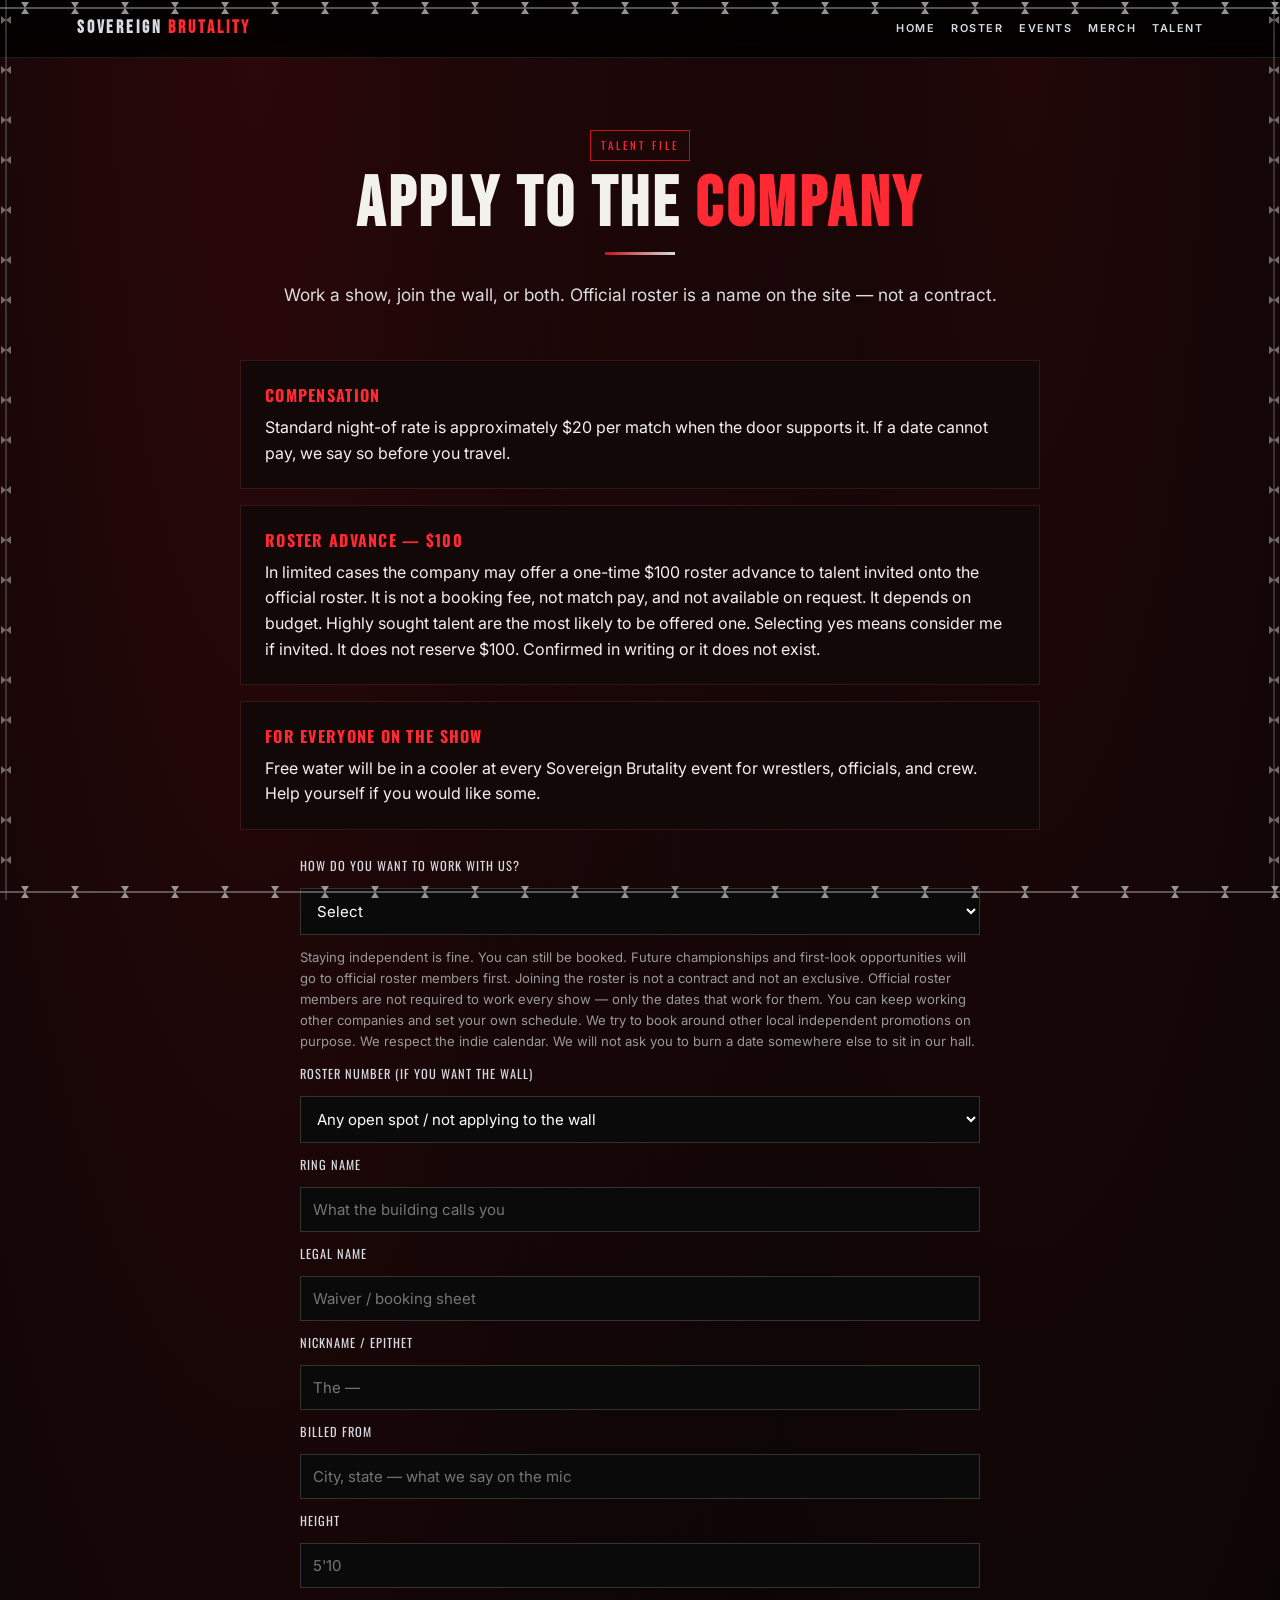
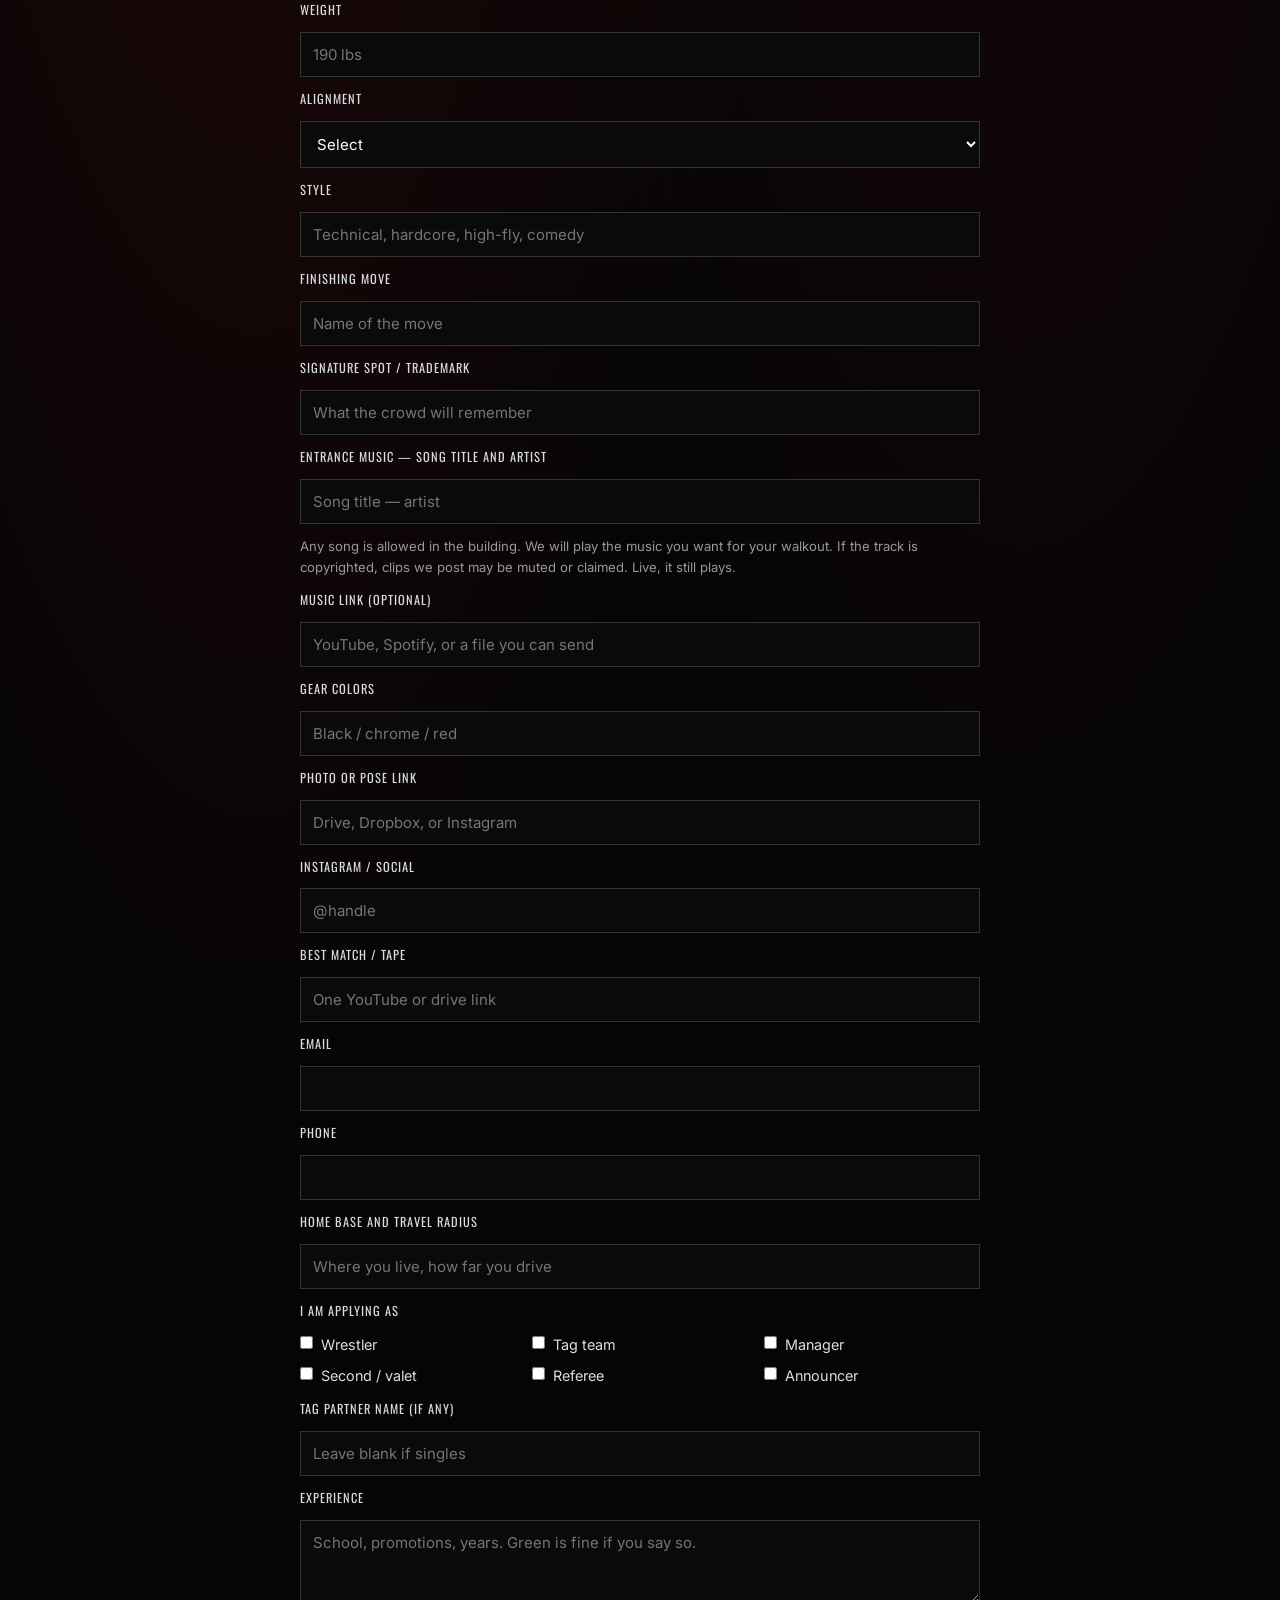
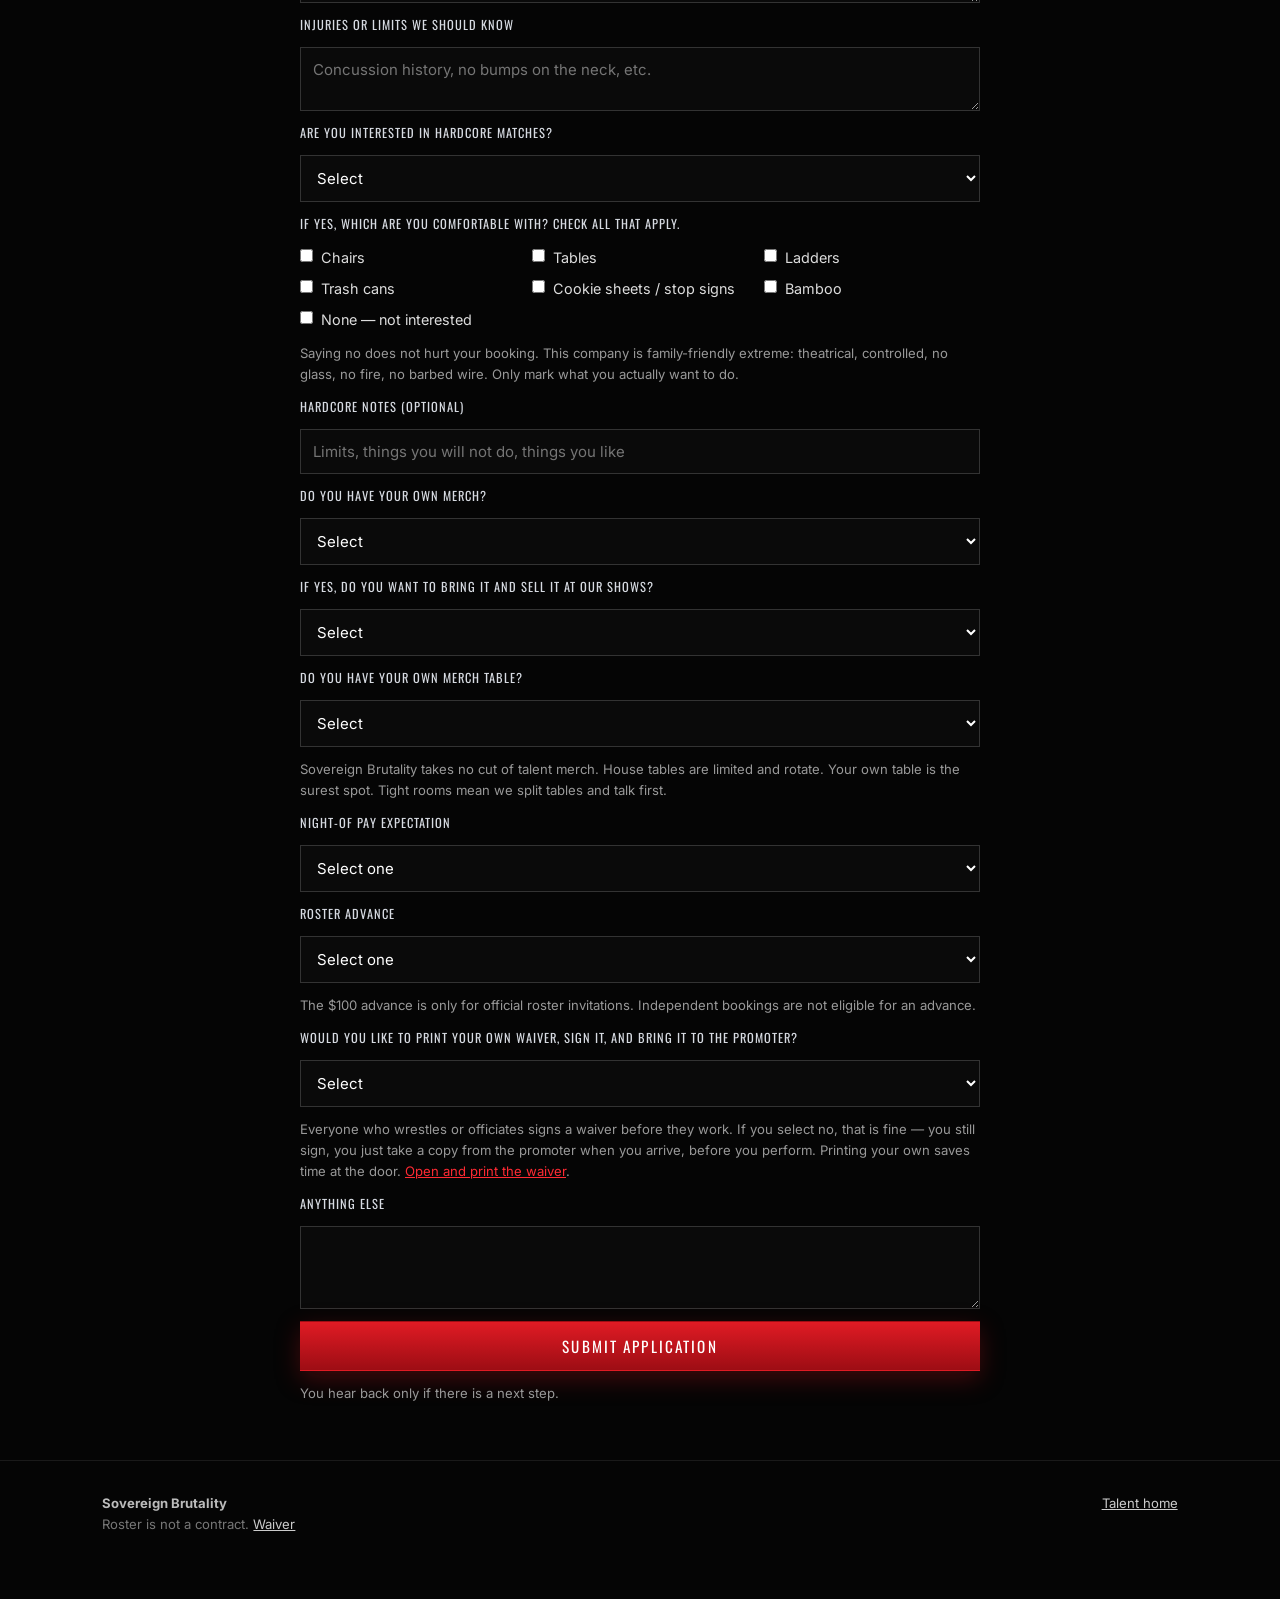
==== apply.html @ 226f6ac4 "Add print-your-own waiver option with link" ====
<!DOCTYPE html>
<html lang="en">
<head>
<meta charset="UTF-8"/>
<meta name="viewport" content="width=device-width, initial-scale=1"/>
<title>Apply — Sovereign Brutality Roster</title>
<link rel="preconnect" href="https://fonts.googleapis.com"/>
<link href="https://fonts.googleapis.com/css2?family=Bebas+Neue&family=Oswald:wght@500;700&family=Inter:wght@400;500;600&display=swap" rel="stylesheet"/>
<link rel="stylesheet" href="site.css"/>
</head>
<body>
<div class="wire-x t"></div><div class="wire-x b"></div>
<div class="wire-y l"></div><div class="wire-y r"></div>
<nav>
  <a class="mark" href="index.html">SOVEREIGN <b>BRUTALITY</b></a>
  <div class="links">
    <a href="index.html">Home</a>
    <a href="roster.html">Roster</a>
    <a href="events.html">Events</a>
    <a href="merch.html">Merch</a>
    <a href="talent.html">Talent</a>
  </div>
</nav>
<div class="page-hero">
  <div class="coming">TALENT FILE</div>
  <h1>APPLY TO THE <em>COMPANY</em></h1>
  <div class="rule"></div>
  <p class="lead" id="slot-banner">Work a show, join the wall, or both. Official roster is a name on the site — not a contract.</p>
</div>
<section id="terms" style="padding-top:0">
  <div class="callout"><strong>Compensation</strong> Standard night-of rate is approximately $20 per match when the door supports it. If a date cannot pay, we say so before you travel.</div>
  <div class="callout" id="advance" style="margin-top:16px"><strong>Roster advance — $100</strong> In limited cases the company may offer a one-time $100 roster advance to talent invited onto the official roster. It is not a booking fee, not match pay, and not available on request. It depends on budget. Highly sought talent are the most likely to be offered one. Selecting yes means consider me if invited. It does not reserve $100. Confirmed in writing or it does not exist.</div>
  <div class="callout" id="water" style="margin-top:16px"><strong>For everyone on the show</strong> Free water will be in a cooler at every Sovereign Brutality event for wrestlers, officials, and crew. Help yourself if you would like some.</div>
  <form id="apply-form" method="POST">
    <input type="hidden" name="_subject" value="Sovereign Brutality — roster application"/>
    <input type="hidden" name="_template" value="table"/>
    <input type="hidden" name="_captcha" value="false"/>
    <input type="text" name="_honey" style="display:none"/>
    <input type="hidden" id="clicked-slot" name="Clicked roster slot" value=""/>
    <label for="status">How do you want to work with us?</label>
    <select id="status" name="Roster or independent" required>
      <option value="">Select</option>
      <option>I want to be considered for the official roster</option>
      <option>I want to stay independent — I will work shows if booked, but I do not want my name on the official roster</option>
    </select>
    <p class="note">Staying independent is fine. You can still be booked. Future championships and first-look opportunities will go to official roster members first. Joining the roster is not a contract and not an exclusive. Official roster members are not required to work every show — only the dates that work for them. You can keep working other companies and set your own schedule. We try to book around other local independent promotions on purpose. We respect the indie calendar. We will not ask you to burn a date somewhere else to sit in our hall.</p>
    <label for="slot">Roster number (if you want the wall)</label>
    <select id="slot" name="Requested slot">
      <option value="">Any open spot / not applying to the wall</option>
      <option>Roster Member 01</option>
      <option>Roster Member 02</option>
      <option>Roster Member 03</option>
      <option>Roster Member 04</option>
      <option>Roster Member 05</option>
      <option>Roster Member 06</option>
      <option>Roster Member 07</option>
      <option>Roster Member 08</option>
      <option>Roster Member 09</option>
      <option>Roster Member 10</option>
      <option>Roster Member 11</option>
      <option>Roster Member 12</option>
      <option>Roster Member 13</option>
      <option>Roster Member 14</option>
      <option>Roster Member 15</option>
      <option>Roster Member 16</option>
      <option>Roster Member 17</option>
      <option>Roster Member 18</option>
      <option>Roster Member 19</option>
      <option>Roster Member 20</option>
    </select>
    <label for="ring">Ring name</label>
    <input id="ring" name="Ring name" required placeholder="What the building calls you"/>
    <label for="legal">Legal name</label>
    <input id="legal" name="Legal name" required placeholder="Waiver / booking sheet"/>
    <label for="nick">Nickname / epithet</label>
    <input id="nick" name="Nickname" placeholder="The —"/>
    <label for="from">Billed from</label>
    <input id="from" name="Billed from" required placeholder="City, state — what we say on the mic"/>
    <label for="height">Height</label>
    <input id="height" name="Height" placeholder="5'10""/>
    <label for="weight">Weight</label>
    <input id="weight" name="Weight" placeholder="190 lbs"/>
    <label for="align">Alignment</label>
    <select id="align" name="Alignment" required>
      <option value="">Select</option>
      <option>Face</option>
      <option>Heel</option>
      <option>Depends</option>
    </select>
    <label for="style">Style</label>
    <input id="style" name="Style" placeholder="Technical, hardcore, high-fly, comedy"/>
    <label for="finisher">Finishing move</label>
    <input id="finisher" name="Finisher" placeholder="Name of the move"/>
    <label for="sig">Signature spot / trademark</label>
    <input id="sig" name="Signature" placeholder="What the crowd will remember"/>
    <label for="theme">Entrance music — song title and artist</label>
    <input id="theme" name="Entrance music" placeholder="Song title — artist"/>
    <p class="note">Any song is allowed in the building. We will play the music you want for your walkout. If the track is copyrighted, clips we post may be muted or claimed. Live, it still plays.</p>
    <label for="theme-link">Music link (optional)</label>
    <input id="theme-link" name="Music link" placeholder="YouTube, Spotify, or a file you can send"/>
    <label for="gear">Gear colors</label>
    <input id="gear" name="Gear colors" placeholder="Black / chrome / red"/>
    <label for="photo">Photo or pose link</label>
    <input id="photo" name="Photo link" placeholder="Drive, Dropbox, or Instagram"/>
    <label for="ig">Instagram / social</label>
    <input id="ig" name="Social" placeholder="@handle"/>
    <label for="tape">Best match / tape</label>
    <input id="tape" name="Tape" placeholder="One YouTube or drive link"/>
    <label for="email">Email</label>
    <input id="email" name="Email" type="email" required/>
    <label for="phone">Phone</label>
    <input id="phone" name="Phone" required/>
    <label for="city">Home base and travel radius</label>
    <input id="city" name="City and travel" required placeholder="Where you live, how far you drive"/>
    <label>I am applying as</label>
    <div class="checks">
      <label><input type="checkbox" name="Applying as[]" value="Wrestler"/> Wrestler</label>
      <label><input type="checkbox" name="Applying as[]" value="Tag team"/> Tag team</label>
      <label><input type="checkbox" name="Applying as[]" value="Manager"/> Manager</label>
      <label><input type="checkbox" name="Applying as[]" value="Second"/> Second / valet</label>
      <label><input type="checkbox" name="Applying as[]" value="Referee"/> Referee</label>
      <label><input type="checkbox" name="Applying as[]" value="Announcer"/> Announcer</label>
    </div>
    <label for="partner">Tag partner name (if any)</label>
    <input id="partner" name="Tag partner" placeholder="Leave blank if singles"/>
    <label for="exp">Experience</label>
    <textarea id="exp" name="Experience" rows="3" required placeholder="School, promotions, years. Green is fine if you say so."></textarea>
    <label for="inj">Injuries or limits we should know</label>
    <textarea id="inj" name="Injuries" rows="2" placeholder="Concussion history, no bumps on the neck, etc."></textarea>
    <label for="hardcore">Are you interested in hardcore matches?</label>
    <select id="hardcore" name="Hardcore interest" required>
      <option value="">Select</option>
      <option>Yes</option>
      <option>No — and that is fine</option>
      <option>Maybe — depends on the spot and the opponent</option>
    </select>
    <label>If yes, which are you comfortable with? Check all that apply.</label>
    <div class="checks">
      <label><input type="checkbox" name="Hardcore weapons[]" value="Chairs"/> Chairs</label>
      <label><input type="checkbox" name="Hardcore weapons[]" value="Tables"/> Tables</label>
      <label><input type="checkbox" name="Hardcore weapons[]" value="Ladders"/> Ladders</label>
      <label><input type="checkbox" name="Hardcore weapons[]" value="Trash cans"/> Trash cans</label>
      <label><input type="checkbox" name="Hardcore weapons[]" value="Cookie sheets / stop signs"/> Cookie sheets / stop signs</label>
      <label><input type="checkbox" name="Hardcore weapons[]" value="Bamboo"/> Bamboo</label>
      <label><input type="checkbox" name="Hardcore weapons[]" value="None — not interested"/> None — not interested</label>
    </div>
    <p class="note">Saying no does not hurt your booking. This company is family-friendly extreme: theatrical, controlled, no glass, no fire, no barbed wire. Only mark what you actually want to do.</p>
    <label for="hardcore-notes">Hardcore notes (optional)</label>
    <input id="hardcore-notes" name="Hardcore notes" placeholder="Limits, things you will not do, things you like"/>
    <label for="has-merch">Do you have your own merch?</label>
    <select id="has-merch" name="Has merch" required>
      <option value="">Select</option>
      <option>Yes</option>
      <option>No</option>
    </select>
    <label for="sell-merch">If yes, do you want to bring it and sell it at our shows?</label>
    <select id="sell-merch" name="Want to sell merch">
      <option value="">Select</option>
      <option>Yes — I want to sell my merch</option>
      <option>No — I have merch but I will not sell it at these shows</option>
      <option>I do not have merch</option>
    </select>
    <label for="own-table">Do you have your own merch table?</label>
    <select id="own-table" name="Own merch table">
      <option value="">Select</option>
      <option>Yes — reserve a floor spot, I am bringing my table</option>
      <option>No — I would need to borrow a company table if one is available</option>
      <option>Not selling merch</option>
    </select>
    <p class="note">Sovereign Brutality takes no cut of talent merch. House tables are limited and rotate. Your own table is the surest spot. Tight rooms mean we split tables and talk first.</p>
    <label for="pay">Night-of pay expectation</label>
    <select id="pay" name="Pay expectation" required>
      <option value="">Select one</option>
      <option>I can work founding dates to help launch (volunteer / deferred)</option>
      <option>I want the standard small rate (~$20 a match when the door allows)</option>
      <option>Mix — some dates volunteer, some dates paid</option>
      <option>I need more than the standard rate and I understand that may take me out of founding cards</option>
    </select>
    <label for="adv">Roster advance</label>
    <select id="adv" name="Advance consideration" required>
      <option value="">Select one</option>
      <option>Yes — if invited onto the official roster, consider me for the $100 advance</option>
      <option>No — I do not want to be considered for an advance</option>
    </select>
    <p class="note">The $100 advance is only for official roster invitations. Independent bookings are not eligible for an advance.</p>
    <label for="waiver">Would you like to print your own waiver, sign it, and bring it to the promoter?</label>
    <select id="waiver" name="Print own waiver" required>
      <option value="">Select</option>
      <option>Yes — I will print, sign, and bring it</option>
      <option>No — I will sign one from the promoter at the show</option>
    </select>
    <p class="note">Everyone who wrestles or officiates signs a waiver before they work. If you select no, that is fine — you still sign, you just take a copy from the promoter when you arrive, before you perform. Printing your own saves time at the door. <a href="waiver.html" target="_blank" rel="noopener" style="color:#ff2a33">Open and print the waiver</a>.</p>
    <label for="msg">Anything else</label>
    <textarea id="msg" name="Message" rows="3"></textarea>
    <button class="btn btn-red" type="submit">Submit application</button>
    <p class="note">You hear back only if there is a next step.</p>
  </form>
</section>
<footer>
  <div><strong style="color:#bbb">Sovereign Brutality</strong><br/>Roster is not a contract. <a href="waiver.html" style="color:#ccc">Waiver</a></div>
  <div><a href="talent.html" style="color:#ccc">Talent home</a></div>
</footer>
<script>
(function(){
  var f=document.getElementById("apply-form");
  if(!f) return;
  var p=["jo","sh.awe","99","@gma","il.com"];
  f.action="https://formsubmit.co/"+p.join("");
  var q=new URLSearchParams(location.search).get("slot");
  if(q){
    var sel=document.getElementById("slot");
    var hit=false;
    for(var i=0;i<sel.options.length;i++){
      if(sel.options[i].value===q){sel.selectedIndex=i;hit=true;break;}
    }
    if(!hit){
      var opt=document.createElement("option");
      opt.value=q;opt.text=q;opt.selected=true;sel.appendChild(opt);
    }
    document.getElementById("clicked-slot").value=q;
    document.getElementById("slot-banner").textContent="Applying for "+q+". You can still choose official roster or independent below.";
  }
})();
</script>
</body>
</html>
---- site.css ----
:root{--bg:#050505;--blood:#c4121a;--hot:#ff2a33;--chrome:#d7dbe2;--steel:#9aa1ab;--paper:#f3f1ec}
*{box-sizing:border-box;margin:0;padding:0}
html{scroll-behavior:smooth}
body{background:radial-gradient(ellipse at 20% 0%,rgba(180,16,24,.22),transparent 42%),radial-gradient(ellipse at 80% 0%,rgba(180,16,24,.16),transparent 40%),#050505;color:var(--paper);font-family:Inter,system-ui,sans-serif;line-height:1.6;overflow-x:hidden}
.wire-x{position:fixed;left:0;right:0;height:16px;z-index:50;pointer-events:none;background-image:url("data:image/svg+xml,%3Csvg xmlns='http://www.w3.org/2000/svg' width='200' height='16' viewBox='0 0 200 16'%3E%3Cpath d='M0 8 H200' stroke='%23999' stroke-width='1.3' fill='none'/%3E%3Cg fill='%23ccc'%3E%3Cpolygon points='25,8 21,2 29,2'/%3E%3Cpolygon points='25,8 21,14 29,14'/%3E%3Cpolygon points='75,8 71,2 79,2'/%3E%3Cpolygon points='75,8 71,14 79,14'/%3E%3Cpolygon points='125,8 121,2 129,2'/%3E%3Cpolygon points='125,8 121,14 129,14'/%3E%3Cpolygon points='175,8 171,2 179,2'/%3E%3Cpolygon points='175,8 171,14 179,14'/%3E%3C/g%3E%3C/svg%3E");background-repeat:repeat-x;opacity:.72}
.wire-x.t{top:0}.wire-x.b{bottom:0}
.wire-y{position:fixed;top:0;bottom:0;width:12px;z-index:50;pointer-events:none;background-image:url("data:image/svg+xml,%3Csvg xmlns='http://www.w3.org/2000/svg' width='12' height='140' viewBox='0 0 12 140'%3E%3Cpath d='M6 0 V140' stroke='%23999' stroke-width='1.2' fill='none'/%3E%3Cg fill='%23ccc'%3E%3Cpolygon points='6,20 1,16 1,24'/%3E%3Cpolygon points='6,20 11,16 11,24'/%3E%3Cpolygon points='6,70 1,66 1,74'/%3E%3Cpolygon points='6,70 11,66 11,74'/%3E%3Cpolygon points='6,120 1,116 1,124'/%3E%3Cpolygon points='6,120 11,116 11,124'/%3E%3C/g%3E%3C/svg%3E");background-repeat:repeat-y;opacity:.5}
.wire-y.l{left:0}.wire-y.r{right:0}
nav{position:sticky;top:0;z-index:40;display:flex;justify-content:space-between;align-items:center;gap:16px;flex-wrap:wrap;padding:14px 6vw;background:linear-gradient(#000e,#000c);backdrop-filter:blur(8px);border-bottom:1px solid #1c1c1c}
.mark{font-family:"Bebas Neue",sans-serif;letter-spacing:.16em;font-size:1.12rem;color:var(--chrome);text-decoration:none}
.mark b{color:var(--hot);font-weight:inherit}
nav .links{display:flex;flex-wrap:wrap;gap:8px 16px}
nav a{color:var(--chrome);text-decoration:none;font-size:.68rem;letter-spacing:.14em;text-transform:uppercase;font-weight:600}
nav a:hover,nav a.active{color:var(--hot)}
.page-hero{padding:72px 8vw 28px;text-align:center}
.coming{display:inline-block;border:1px solid var(--blood);color:var(--hot);letter-spacing:.28em;font-size:.68rem;padding:6px 10px;margin-bottom:12px;font-family:Oswald,sans-serif}
.kicker{font-family:Oswald,sans-serif;letter-spacing:.32em;text-transform:uppercase;color:var(--chrome);font-size:.76rem;margin:6px 0 12px}
h1,h2{font-family:"Bebas Neue",sans-serif;letter-spacing:.05em;line-height:.92}
h1{font-size:clamp(2.4rem,8vw,4.4rem)}
h2{font-size:clamp(2.1rem,6vw,3.8rem)}
h1 em,h2 em{color:var(--hot);font-style:normal}
.rule{width:70px;height:3px;background:linear-gradient(90deg,var(--blood),var(--chrome));margin:14px auto 26px}
.lead{font-size:1.08rem;max-width:740px;margin:0 auto;color:#ddd}
section{padding:56px 8vw}
.grid{display:grid;grid-template-columns:repeat(auto-fit,minmax(240px,1fr));gap:18px;margin-top:28px}
.card,.slot{background:linear-gradient(180deg,#161616,#0b0b0b);border:1px solid #2a2a2a;box-shadow:inset 0 1px 0 rgba(255,255,255,.05);padding:24px;transition:transform .3s ease,box-shadow .3s ease,border-color .3s ease}
.slot:hover,.card:hover{transform:translateY(-5px);border-color:#5a1515;box-shadow:0 16px 40px rgba(0,0,0,.45)}
.slot{min-height:220px;display:flex;flex-direction:column;justify-content:space-between;position:relative;overflow:hidden}
.slot::after{content:"";position:absolute;inset:auto -20% -30% auto;width:160px;height:160px;border-radius:50%;background:rgba(196,18,26,.12);pointer-events:none}
.num{font-family:"Bebas Neue",sans-serif;color:var(--blood);font-size:1.7rem}
.slot h3,.card h3{font-family:Oswald,sans-serif;text-transform:uppercase;letter-spacing:.07em;color:var(--chrome);margin:8px 0}
.vacant{display:inline-block;border:1px solid var(--blood);color:var(--hot);font-family:Oswald,sans-serif;letter-spacing:.2em;font-size:.68rem;padding:4px 8px}
.cta{display:flex;gap:12px;justify-content:center;flex-wrap:wrap;margin-top:22px}
.btn{display:inline-block;text-decoration:none;font-family:Oswald,sans-serif;letter-spacing:.14em;text-transform:uppercase;padding:13px 20px;border:1px solid transparent;cursor:pointer;font-size:.95rem;background:none;color:inherit}
.btn-red{background:linear-gradient(#e01b24,#9d0d14);color:#fff;box-shadow:0 8px 24px rgba(176,16,24,.35)}
.btn-red:hover{background:var(--hot)}
.btn-ghost{border-color:var(--chrome);color:var(--chrome)}
.btn-ghost:hover{background:#fff;color:#000}
.callout{border:1px solid #3a1515;background:#120808;padding:22px 24px;max-width:800px;margin:24px auto 0}
.callout strong{color:var(--hot);font-family:Oswald,sans-serif;letter-spacing:.08em;text-transform:uppercase;display:block;margin-bottom:6px}
form{max-width:680px;margin:26px auto 0;display:grid;gap:12px;text-align:left}
label{font-size:.78rem;letter-spacing:.08em;text-transform:uppercase;color:var(--chrome);font-family:Oswald,sans-serif}
input,textarea,select{width:100%;background:#0a0a0a;border:1px solid #333;color:#fff;padding:12px;font:15px Inter,sans-serif}
.checks{display:grid;grid-template-columns:repeat(auto-fit,minmax(200px,1fr));gap:8px 16px}
.checks label{display:flex;gap:8px;align-items:flex-start;text-transform:none;letter-spacing:0;font-family:Inter,sans-serif;font-size:.9rem;color:#ddd;font-weight:400;cursor:pointer}
.checks input{width:auto;margin-top:3px}
.note{font-size:.82rem;color:#999}
footer{padding:32px 8vw 64px;display:flex;justify-content:space-between;gap:16px;flex-wrap:wrap;color:#777;font-size:.82rem;border-top:1px solid #1a1a1a}
.event{border-left:3px solid var(--blood);padding:8px 0 8px 18px;margin:18px 0}
.sold{opacity:.55;letter-spacing:.2em;font-size:.72rem;font-family:Oswald,sans-serif}
@media(max-width:700px){section,.page-hero{padding:48px 7vw}}
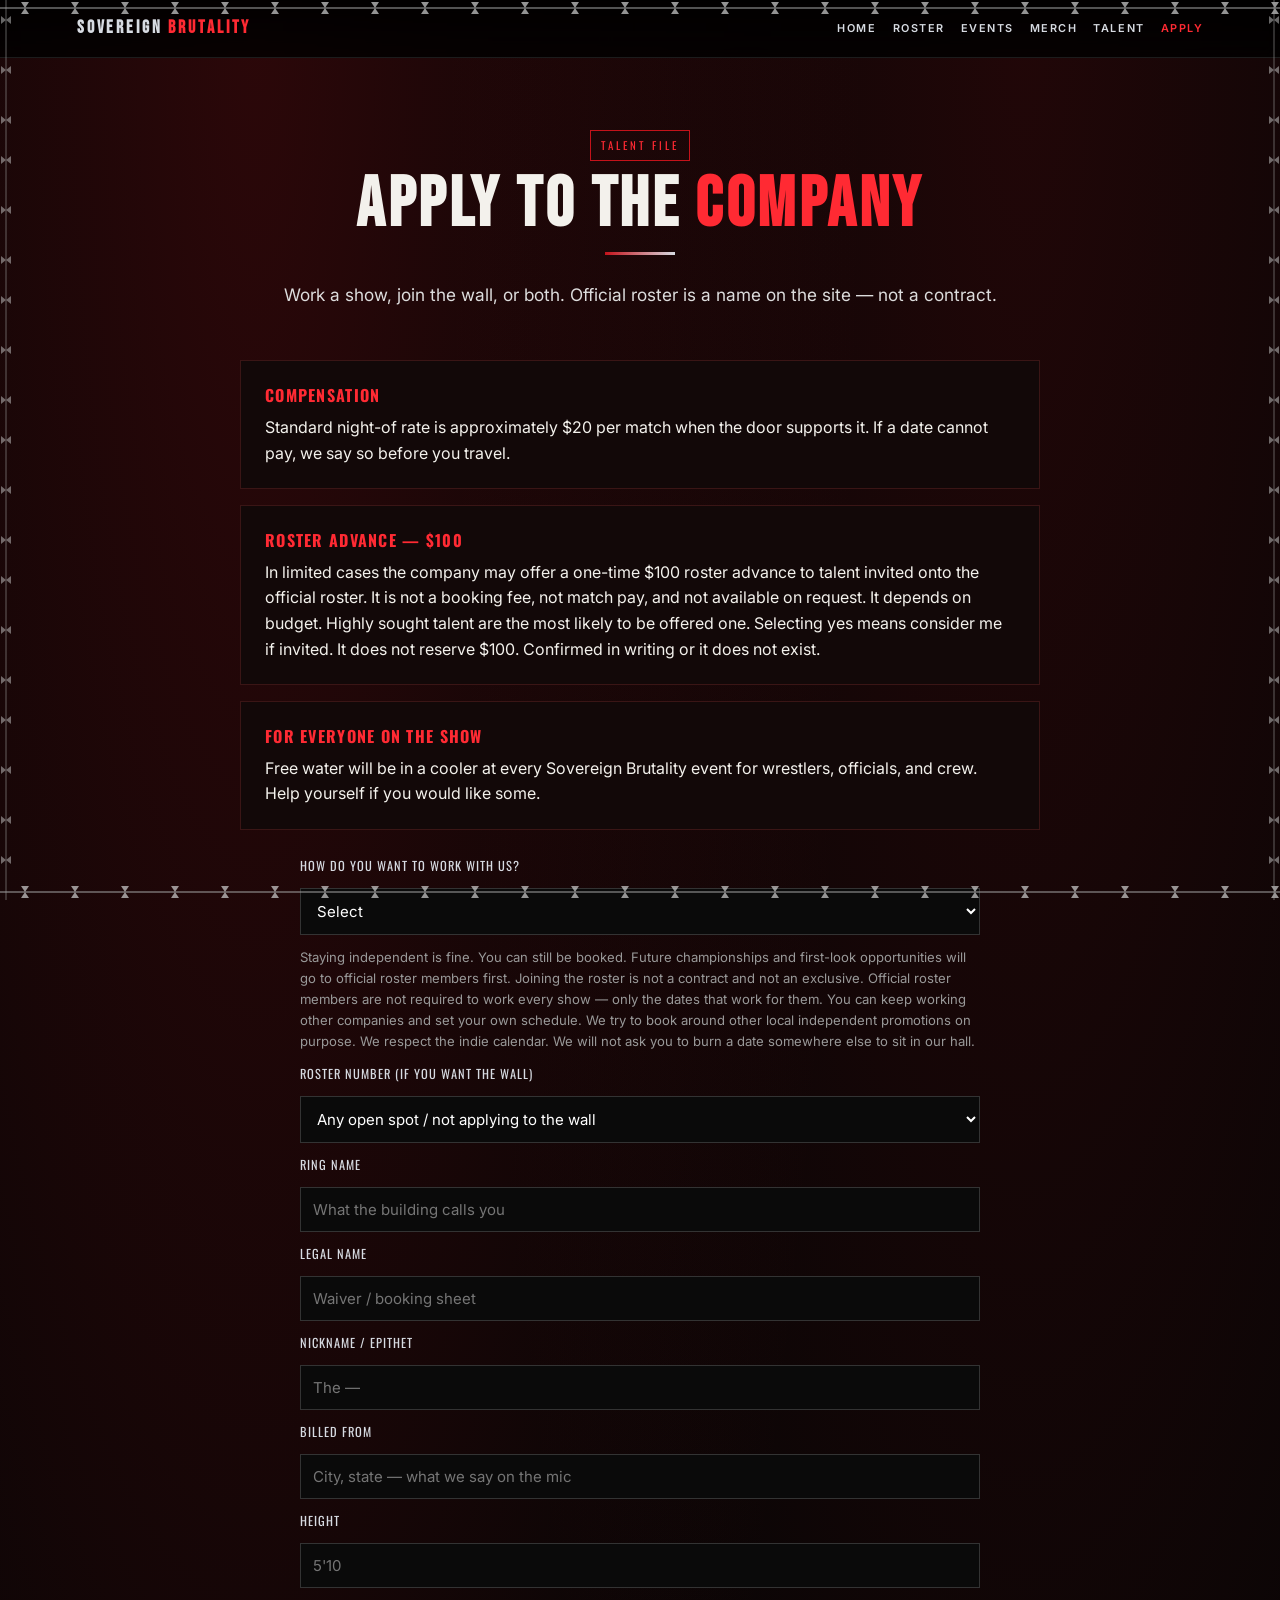
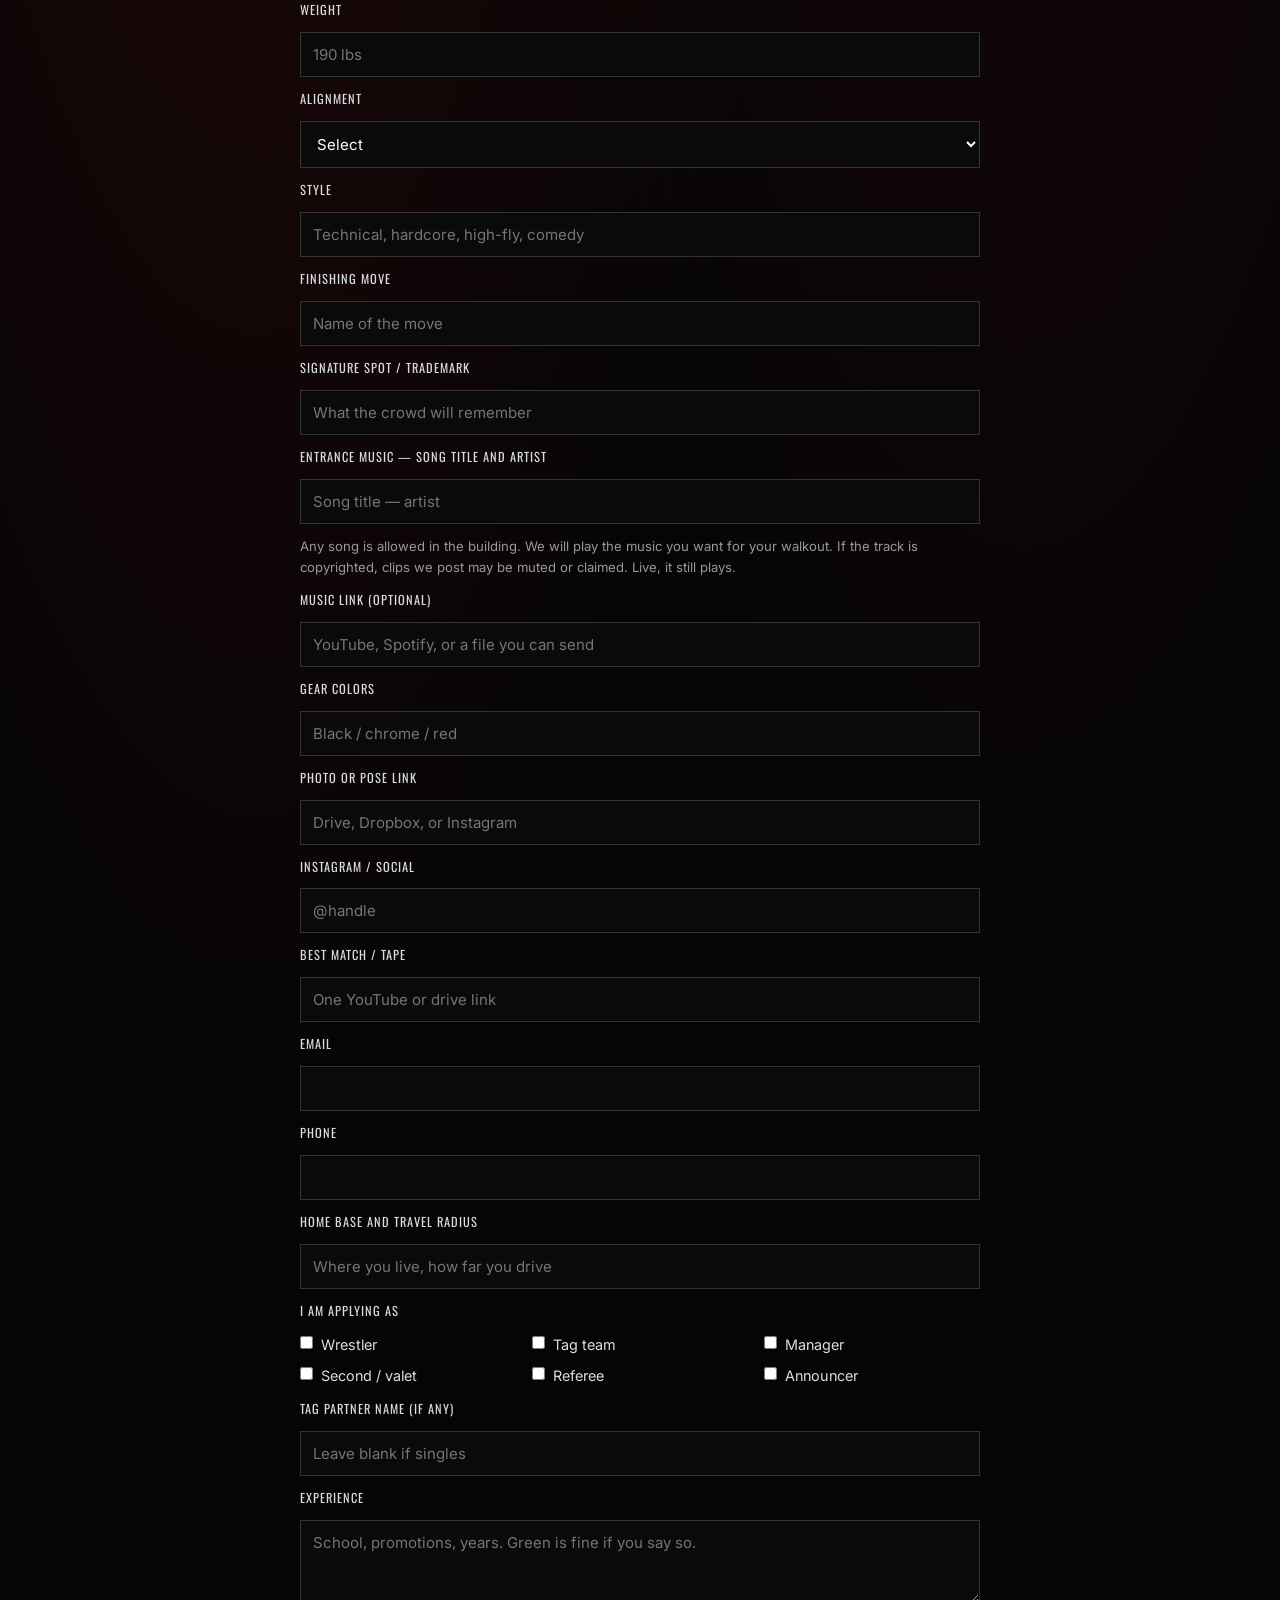
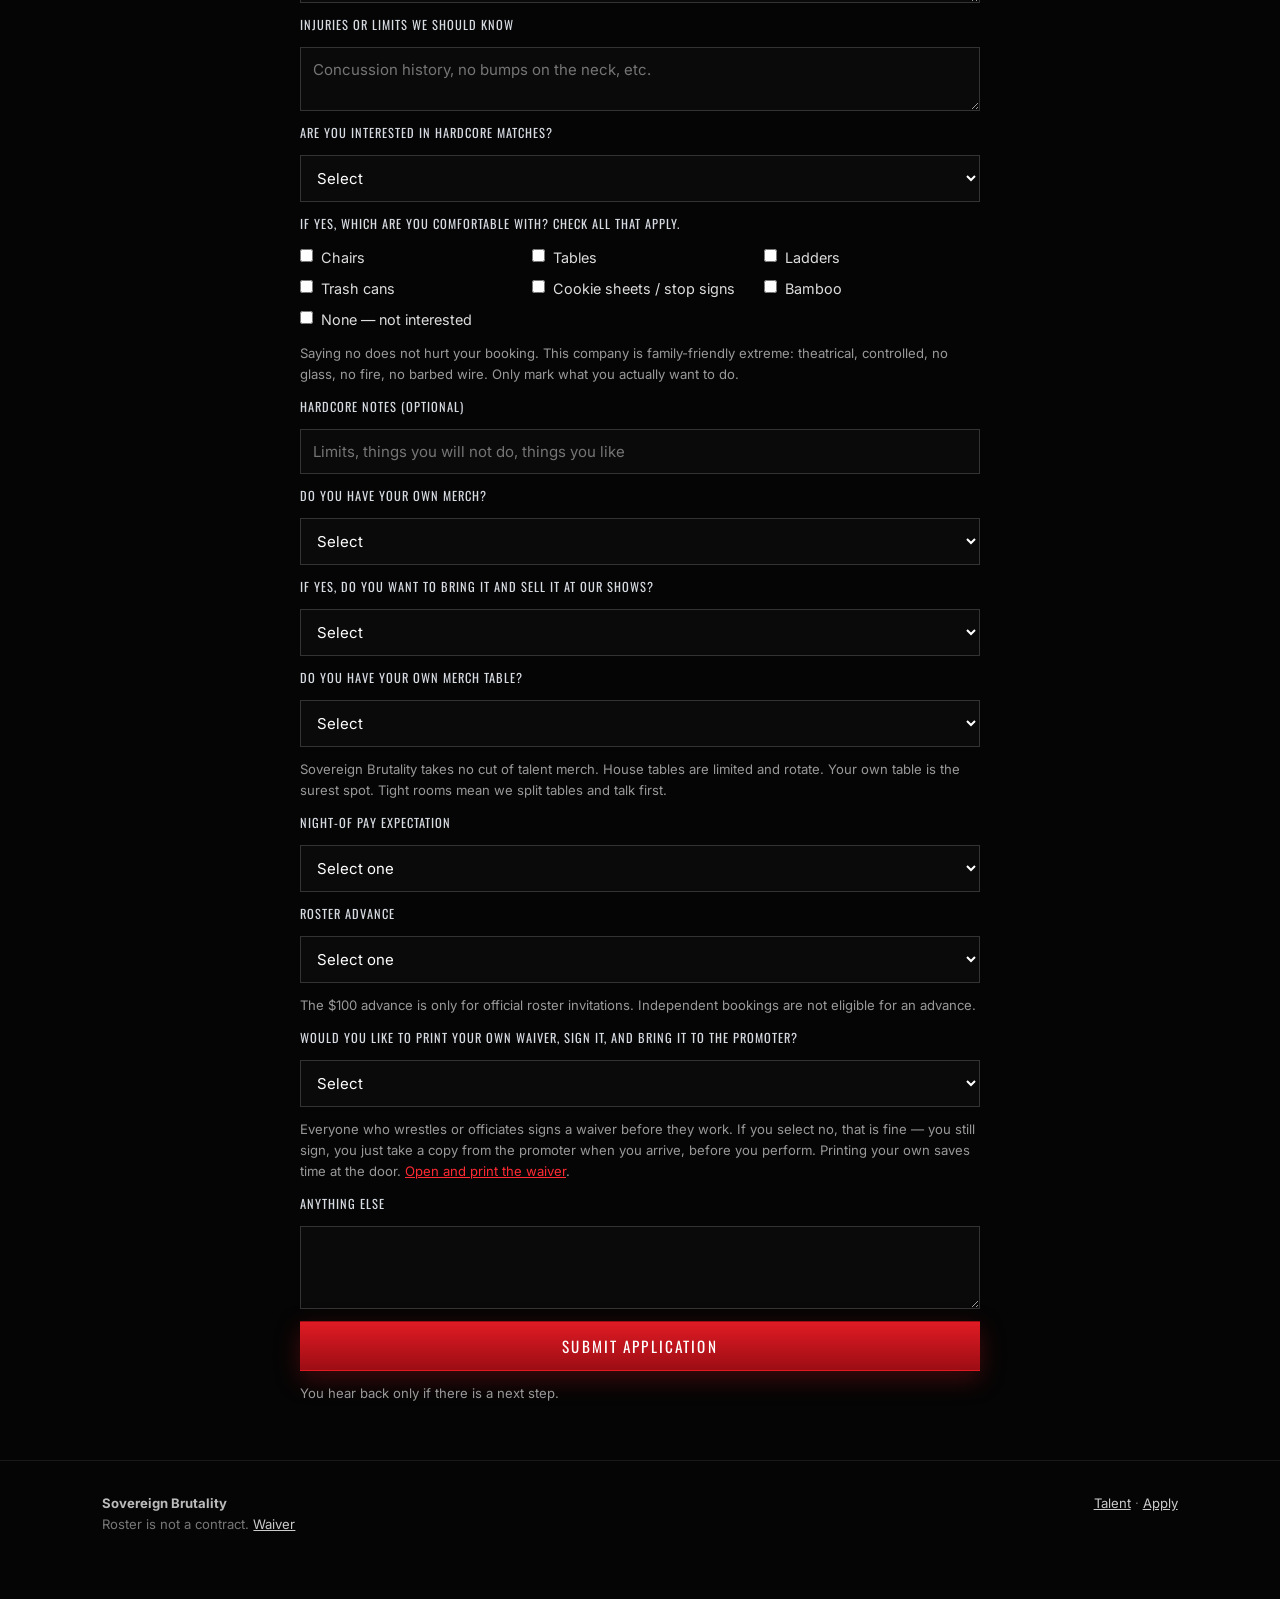
==== commit f957640d: "Show both Talent and Apply in apply page nav" ====
--- a/apply.html
+++ b/apply.html
@@ -19,6 +19,7 @@
     <a href="events.html">Events</a>
     <a href="merch.html">Merch</a>
     <a href="talent.html">Talent</a>
+    <a class="active" href="apply.html">Apply</a>
   </div>
 </nav>
 <div class="page-hero">
@@ -198,7 +199,7 @@
 </section>
 <footer>
   <div><strong style="color:#bbb">Sovereign Brutality</strong><br/>Roster is not a contract. <a href="waiver.html" style="color:#ccc">Waiver</a></div>
-  <div><a href="talent.html" style="color:#ccc">Talent home</a></div>
+  <div><a href="talent.html" style="color:#ccc">Talent</a> · <a href="apply.html" style="color:#ccc">Apply</a></div>
 </footer>
 <script>
 (function(){
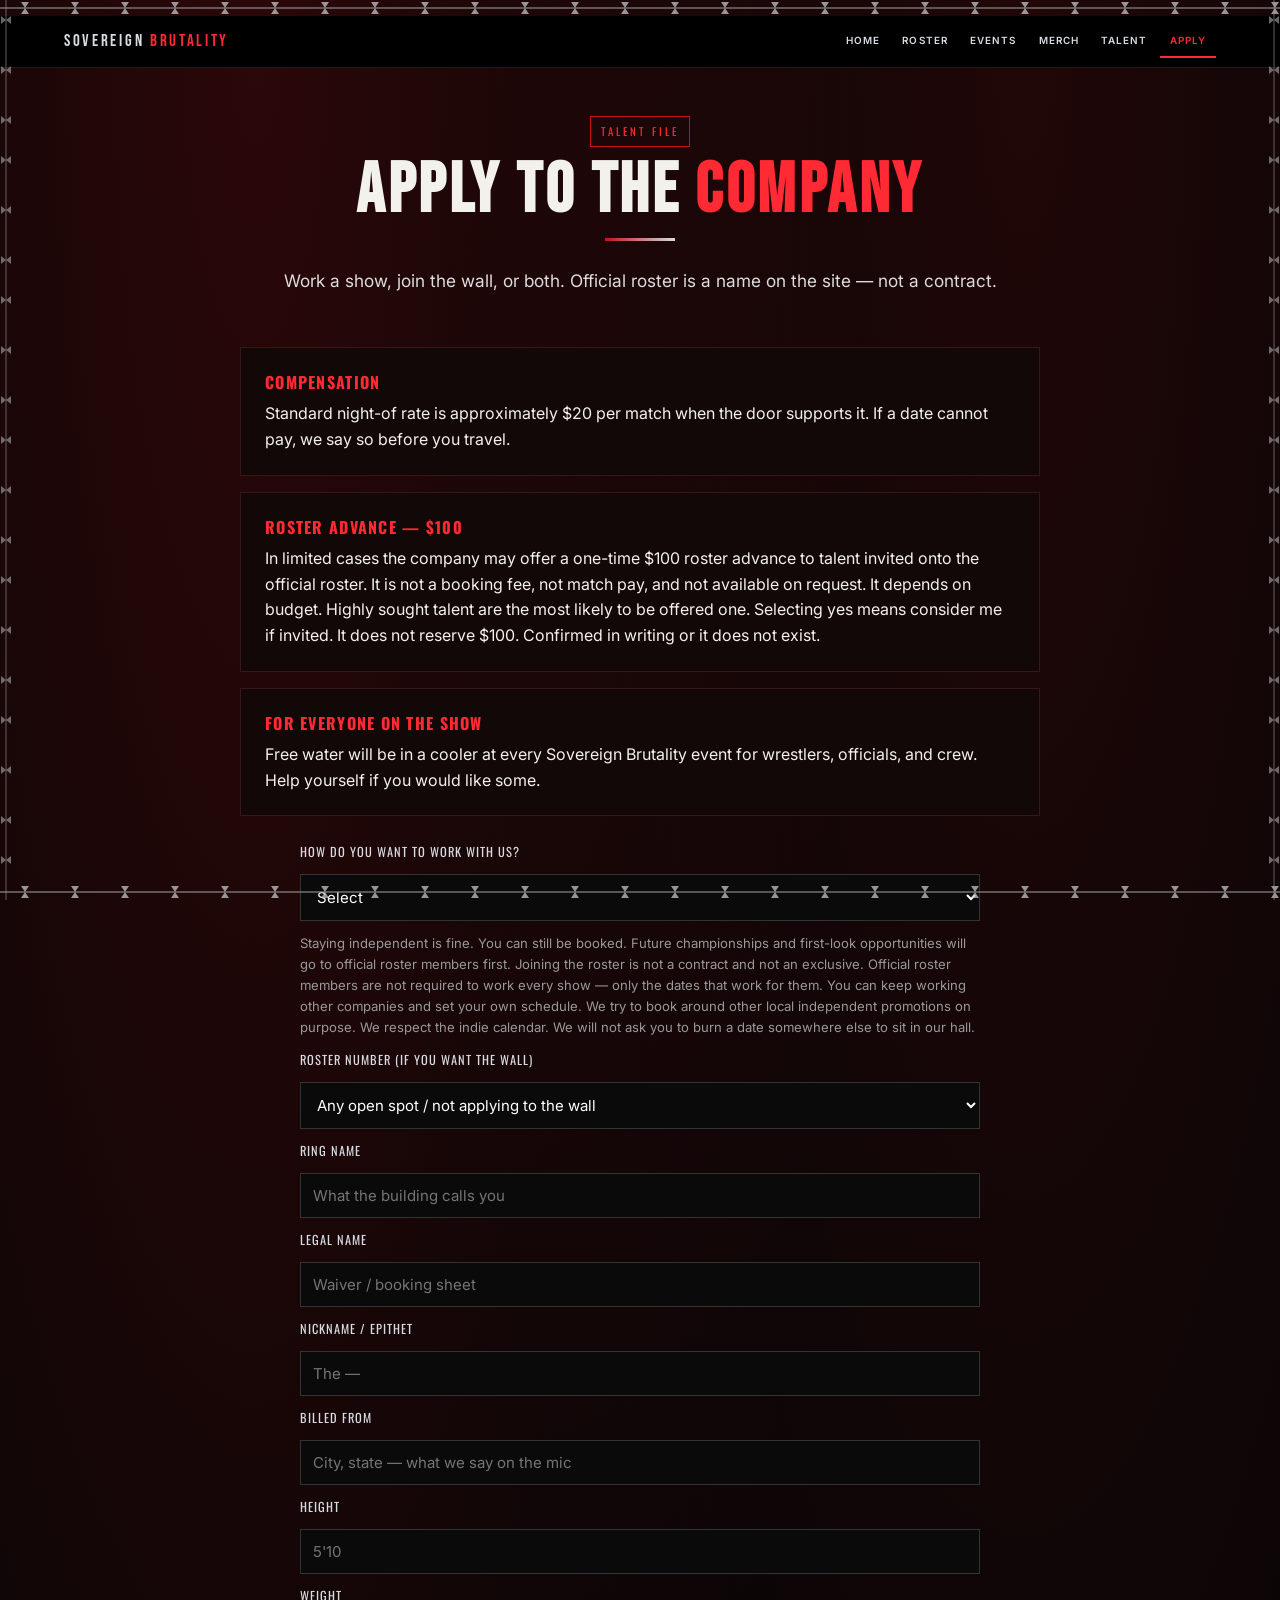
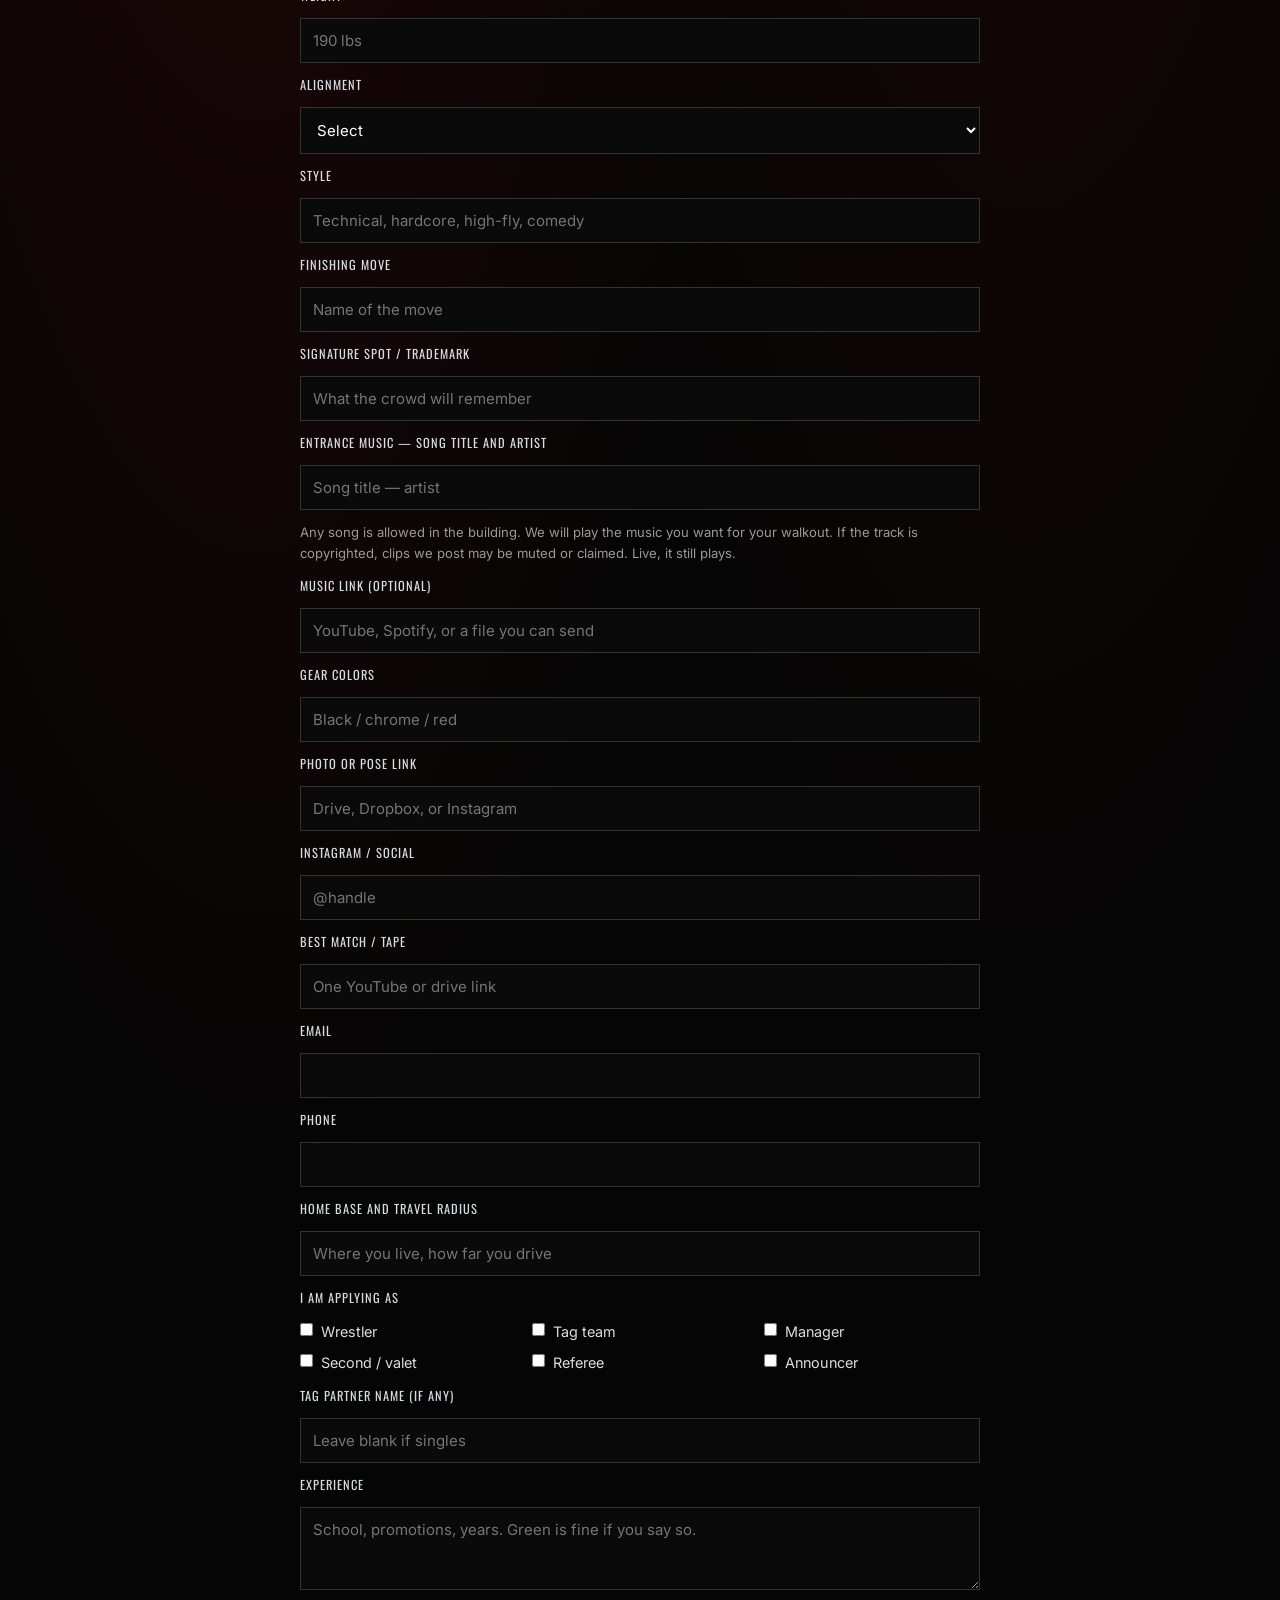
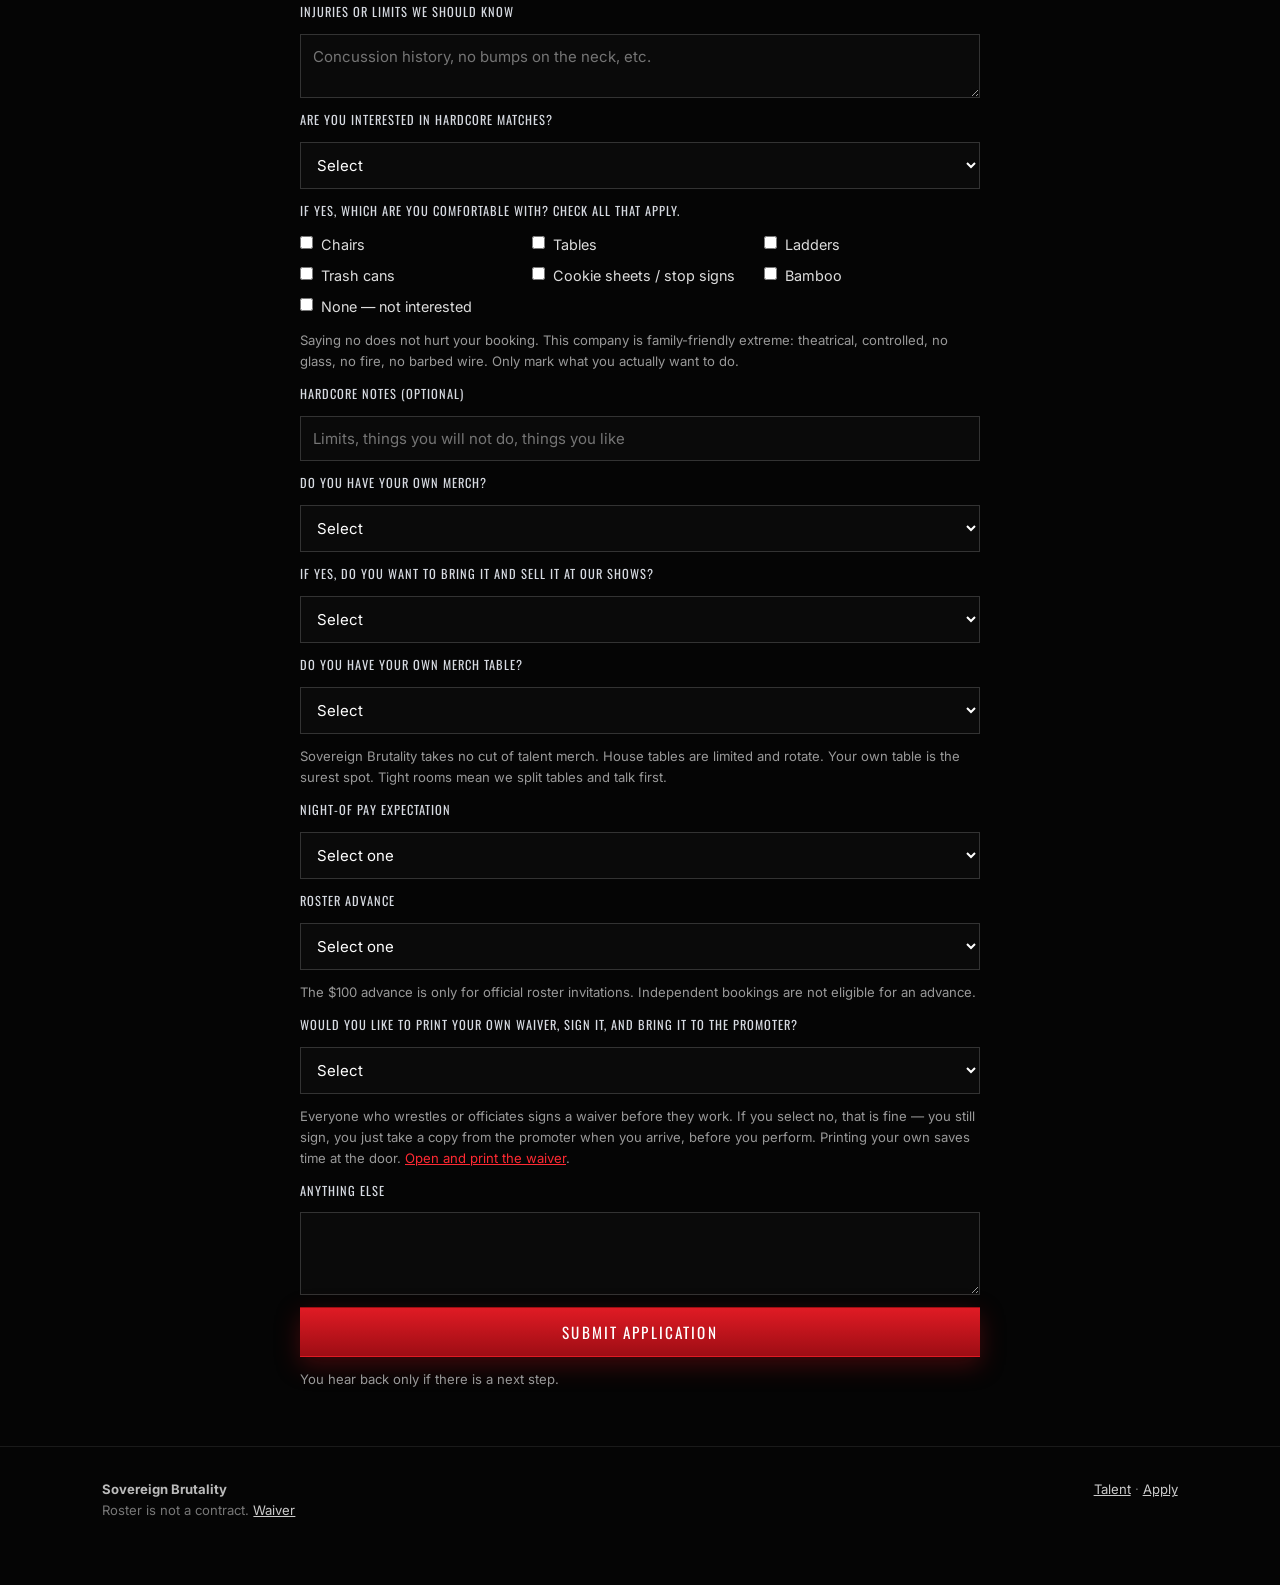
==== commit d7278779: "Use shared nav.js on apply page" ====
--- a/apply.html
+++ b/apply.html
@@ -11,17 +11,7 @@
 <body>
 <div class="wire-x t"></div><div class="wire-x b"></div>
 <div class="wire-y l"></div><div class="wire-y r"></div>
-<nav>
-  <a class="mark" href="index.html">SOVEREIGN <b>BRUTALITY</b></a>
-  <div class="links">
-    <a href="index.html">Home</a>
-    <a href="roster.html">Roster</a>
-    <a href="events.html">Events</a>
-    <a href="merch.html">Merch</a>
-    <a href="talent.html">Talent</a>
-    <a class="active" href="apply.html">Apply</a>
-  </div>
-</nav>
+<script src="nav.js"></script>
 <div class="page-hero">
   <div class="coming">TALENT FILE</div>
   <h1>APPLY TO THE <em>COMPANY</em></h1>
--- a/site.css
+++ b/site.css
@@ -1,18 +1,18 @@
 :root{--bg:#050505;--blood:#c4121a;--hot:#ff2a33;--chrome:#d7dbe2;--steel:#9aa1ab;--paper:#f3f1ec}
 *{box-sizing:border-box;margin:0;padding:0}
 html{scroll-behavior:smooth}
-body{background:radial-gradient(ellipse at 20% 0%,rgba(180,16,24,.22),transparent 42%),radial-gradient(ellipse at 80% 0%,rgba(180,16,24,.16),transparent 40%),#050505;color:var(--paper);font-family:Inter,system-ui,sans-serif;line-height:1.6;overflow-x:hidden}
-.wire-x{position:fixed;left:0;right:0;height:16px;z-index:50;pointer-events:none;background-image:url("data:image/svg+xml,%3Csvg xmlns='http://www.w3.org/2000/svg' width='200' height='16' viewBox='0 0 200 16'%3E%3Cpath d='M0 8 H200' stroke='%23999' stroke-width='1.3' fill='none'/%3E%3Cg fill='%23ccc'%3E%3Cpolygon points='25,8 21,2 29,2'/%3E%3Cpolygon points='25,8 21,14 29,14'/%3E%3Cpolygon points='75,8 71,2 79,2'/%3E%3Cpolygon points='75,8 71,14 79,14'/%3E%3Cpolygon points='125,8 121,2 129,2'/%3E%3Cpolygon points='125,8 121,14 129,14'/%3E%3Cpolygon points='175,8 171,2 179,2'/%3E%3Cpolygon points='175,8 171,14 179,14'/%3E%3C/g%3E%3C/svg%3E");background-repeat:repeat-x;opacity:.72}
+body{background:radial-gradient(ellipse at 20% 0%,rgba(180,16,24,.22),transparent 42%),radial-gradient(ellipse at 80% 0%,rgba(180,16,24,.16),transparent 40%),#050505;color:var(--paper);font-family:Inter,system-ui,sans-serif;line-height:1.6;padding-top:68px}
+nav{position:fixed;top:16px;left:0;right:0;z-index:90;height:52px;display:grid;grid-template-columns:auto 1fr;align-items:center;column-gap:16px;padding:0 5vw;background:#000;border-bottom:1px solid #1c1c1c}
+.mark{font-family:"Bebas Neue",sans-serif;letter-spacing:.16em;font-size:1.05rem;color:var(--chrome);text-decoration:none;white-space:nowrap}
+.mark b{color:var(--hot);font-weight:inherit}
+nav .links{display:grid;grid-template-columns:repeat(6,max-content);justify-content:end;align-items:center;column-gap:2px}
+nav .links a{color:var(--chrome);text-decoration:none;font-size:.62rem;letter-spacing:.11em;text-transform:uppercase;font-weight:600;padding:8px 10px;white-space:nowrap;border-bottom:2px solid transparent;display:block}
+nav .links a:hover,nav .links a.active{color:var(--hot);border-bottom-color:var(--hot)}
+.wire-x{position:fixed;left:0;right:0;height:16px;z-index:100;pointer-events:none;background-image:url("data:image/svg+xml,%3Csvg xmlns='http://www.w3.org/2000/svg' width='200' height='16' viewBox='0 0 200 16'%3E%3Cpath d='M0 8 H200' stroke='%23999' stroke-width='1.3' fill='none'/%3E%3Cg fill='%23ccc'%3E%3Cpolygon points='25,8 21,2 29,2'/%3E%3Cpolygon points='25,8 21,14 29,14'/%3E%3Cpolygon points='75,8 71,2 79,2'/%3E%3Cpolygon points='75,8 71,14 79,14'/%3E%3Cpolygon points='125,8 121,2 129,2'/%3E%3Cpolygon points='125,8 121,14 129,14'/%3E%3Cpolygon points='175,8 171,2 179,2'/%3E%3Cpolygon points='175,8 171,14 179,14'/%3E%3C/g%3E%3C/svg%3E");background-repeat:repeat-x;opacity:.72}
 .wire-x.t{top:0}.wire-x.b{bottom:0}
-.wire-y{position:fixed;top:0;bottom:0;width:12px;z-index:50;pointer-events:none;background-image:url("data:image/svg+xml,%3Csvg xmlns='http://www.w3.org/2000/svg' width='12' height='140' viewBox='0 0 12 140'%3E%3Cpath d='M6 0 V140' stroke='%23999' stroke-width='1.2' fill='none'/%3E%3Cg fill='%23ccc'%3E%3Cpolygon points='6,20 1,16 1,24'/%3E%3Cpolygon points='6,20 11,16 11,24'/%3E%3Cpolygon points='6,70 1,66 1,74'/%3E%3Cpolygon points='6,70 11,66 11,74'/%3E%3Cpolygon points='6,120 1,116 1,124'/%3E%3Cpolygon points='6,120 11,116 11,124'/%3E%3C/g%3E%3C/svg%3E");background-repeat:repeat-y;opacity:.5}
+.wire-y{position:fixed;top:0;bottom:0;width:12px;z-index:100;pointer-events:none;background-image:url("data:image/svg+xml,%3Csvg xmlns='http://www.w3.org/2000/svg' width='12' height='140' viewBox='0 0 12 140'%3E%3Cpath d='M6 0 V140' stroke='%23999' stroke-width='1.2' fill='none'/%3E%3Cg fill='%23ccc'%3E%3Cpolygon points='6,20 1,16 1,24'/%3E%3Cpolygon points='6,20 11,16 11,24'/%3E%3Cpolygon points='6,70 1,66 1,74'/%3E%3Cpolygon points='6,70 11,66 11,74'/%3E%3Cpolygon points='6,120 1,116 1,124'/%3E%3Cpolygon points='6,120 11,116 11,124'/%3E%3C/g%3E%3C/svg%3E");background-repeat:repeat-y;opacity:.5}
 .wire-y.l{left:0}.wire-y.r{right:0}
-nav{position:sticky;top:0;z-index:40;display:flex;justify-content:space-between;align-items:center;gap:16px;flex-wrap:wrap;padding:14px 6vw;background:linear-gradient(#000e,#000c);backdrop-filter:blur(8px);border-bottom:1px solid #1c1c1c}
-.mark{font-family:"Bebas Neue",sans-serif;letter-spacing:.16em;font-size:1.12rem;color:var(--chrome);text-decoration:none}
-.mark b{color:var(--hot);font-weight:inherit}
-nav .links{display:flex;flex-wrap:wrap;gap:8px 16px}
-nav a{color:var(--chrome);text-decoration:none;font-size:.68rem;letter-spacing:.14em;text-transform:uppercase;font-weight:600}
-nav a:hover,nav a.active{color:var(--hot)}
-.page-hero{padding:72px 8vw 28px;text-align:center}
+.page-hero{padding:48px 8vw 28px;text-align:center}
 .coming{display:inline-block;border:1px solid var(--blood);color:var(--hot);letter-spacing:.28em;font-size:.68rem;padding:6px 10px;margin-bottom:12px;font-family:Oswald,sans-serif}
 .kicker{font-family:Oswald,sans-serif;letter-spacing:.32em;text-transform:uppercase;color:var(--chrome);font-size:.76rem;margin:6px 0 12px}
 h1,h2{font-family:"Bebas Neue",sans-serif;letter-spacing:.05em;line-height:.92}
@@ -48,4 +48,9 @@
 footer{padding:32px 8vw 64px;display:flex;justify-content:space-between;gap:16px;flex-wrap:wrap;color:#777;font-size:.82rem;border-top:1px solid #1a1a1a}
 .event{border-left:3px solid var(--blood);padding:8px 0 8px 18px;margin:18px 0}
 .sold{opacity:.55;letter-spacing:.2em;font-size:.72rem;font-family:Oswald,sans-serif}
-@media(max-width:700px){section,.page-hero{padding:48px 7vw}}
+@media(max-width:820px){
+  body{padding-top:92px}
+  nav{height:auto;grid-template-columns:1fr;padding:8px 4vw 6px;row-gap:4px}
+  nav .links{justify-content:start;overflow-x:auto;width:100%;grid-template-columns:repeat(6,max-content)}
+  section,.page-hero{padding:40px 7vw}
+}
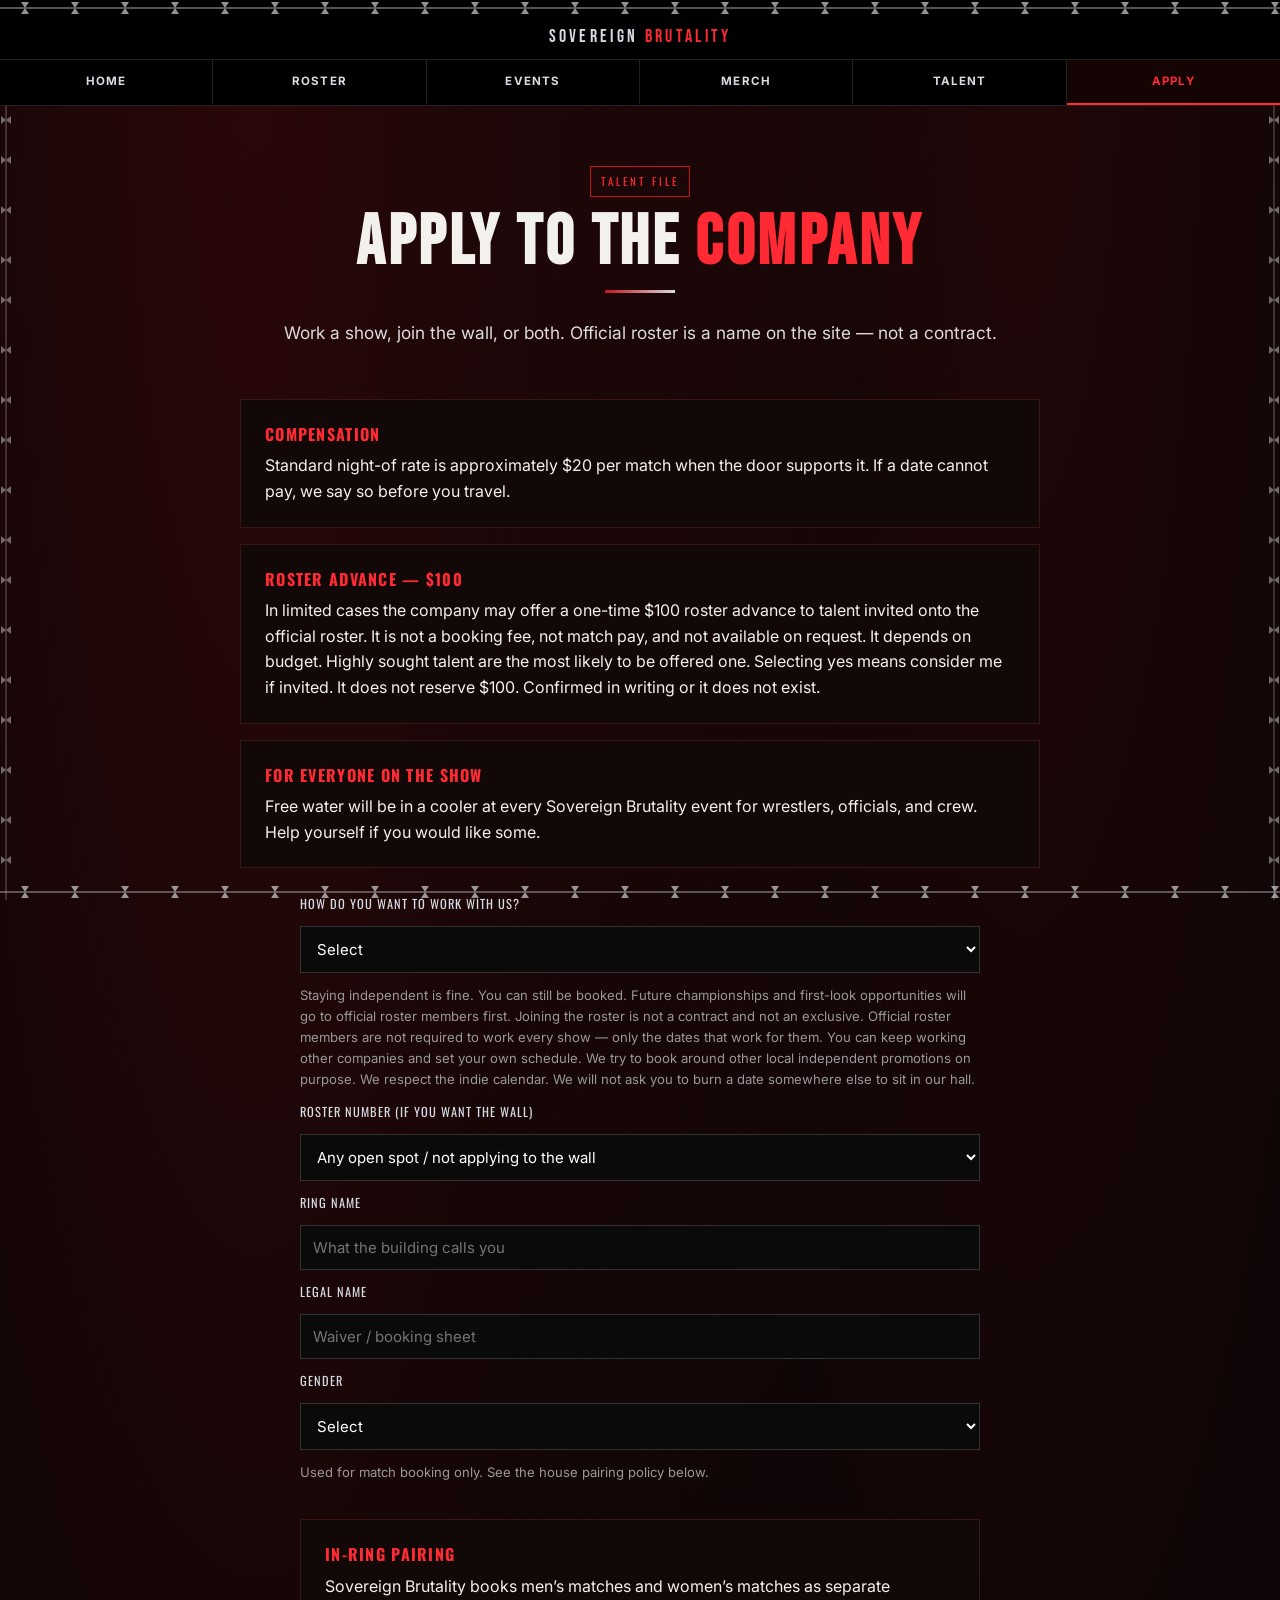
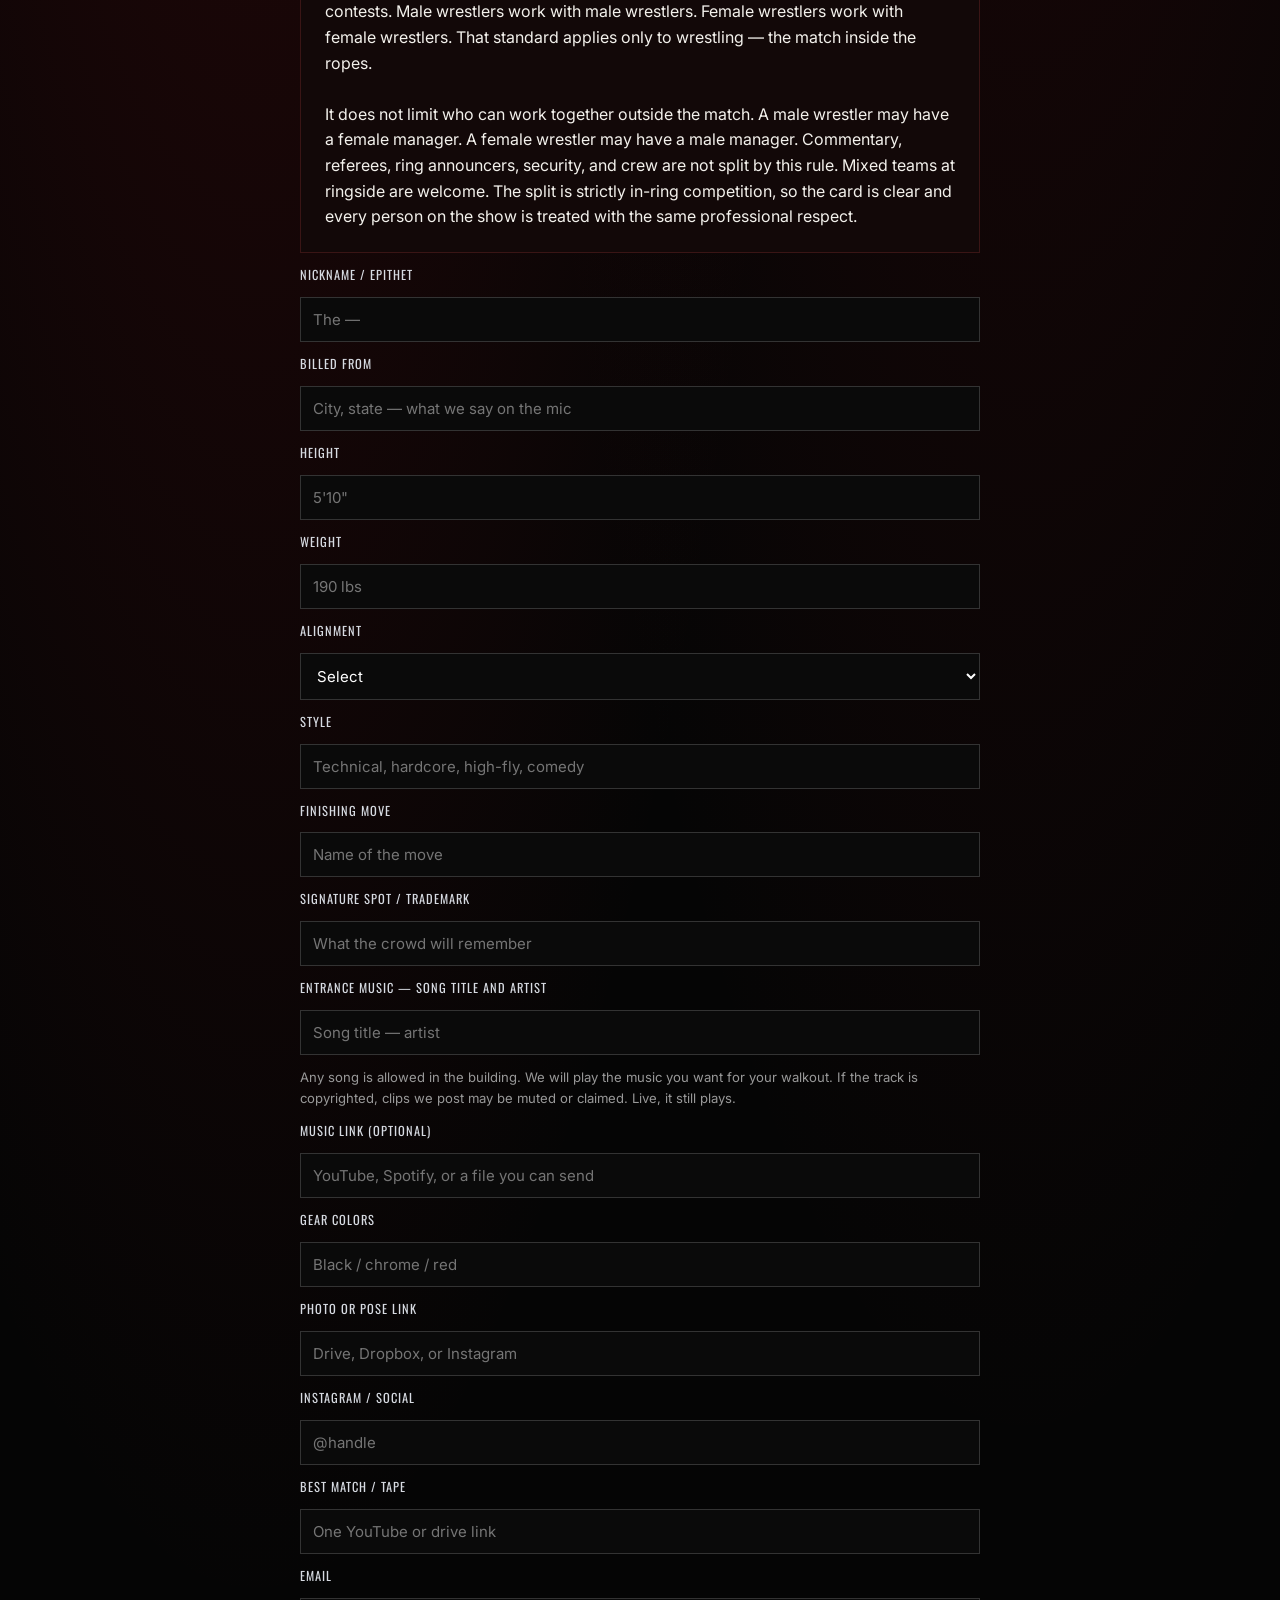
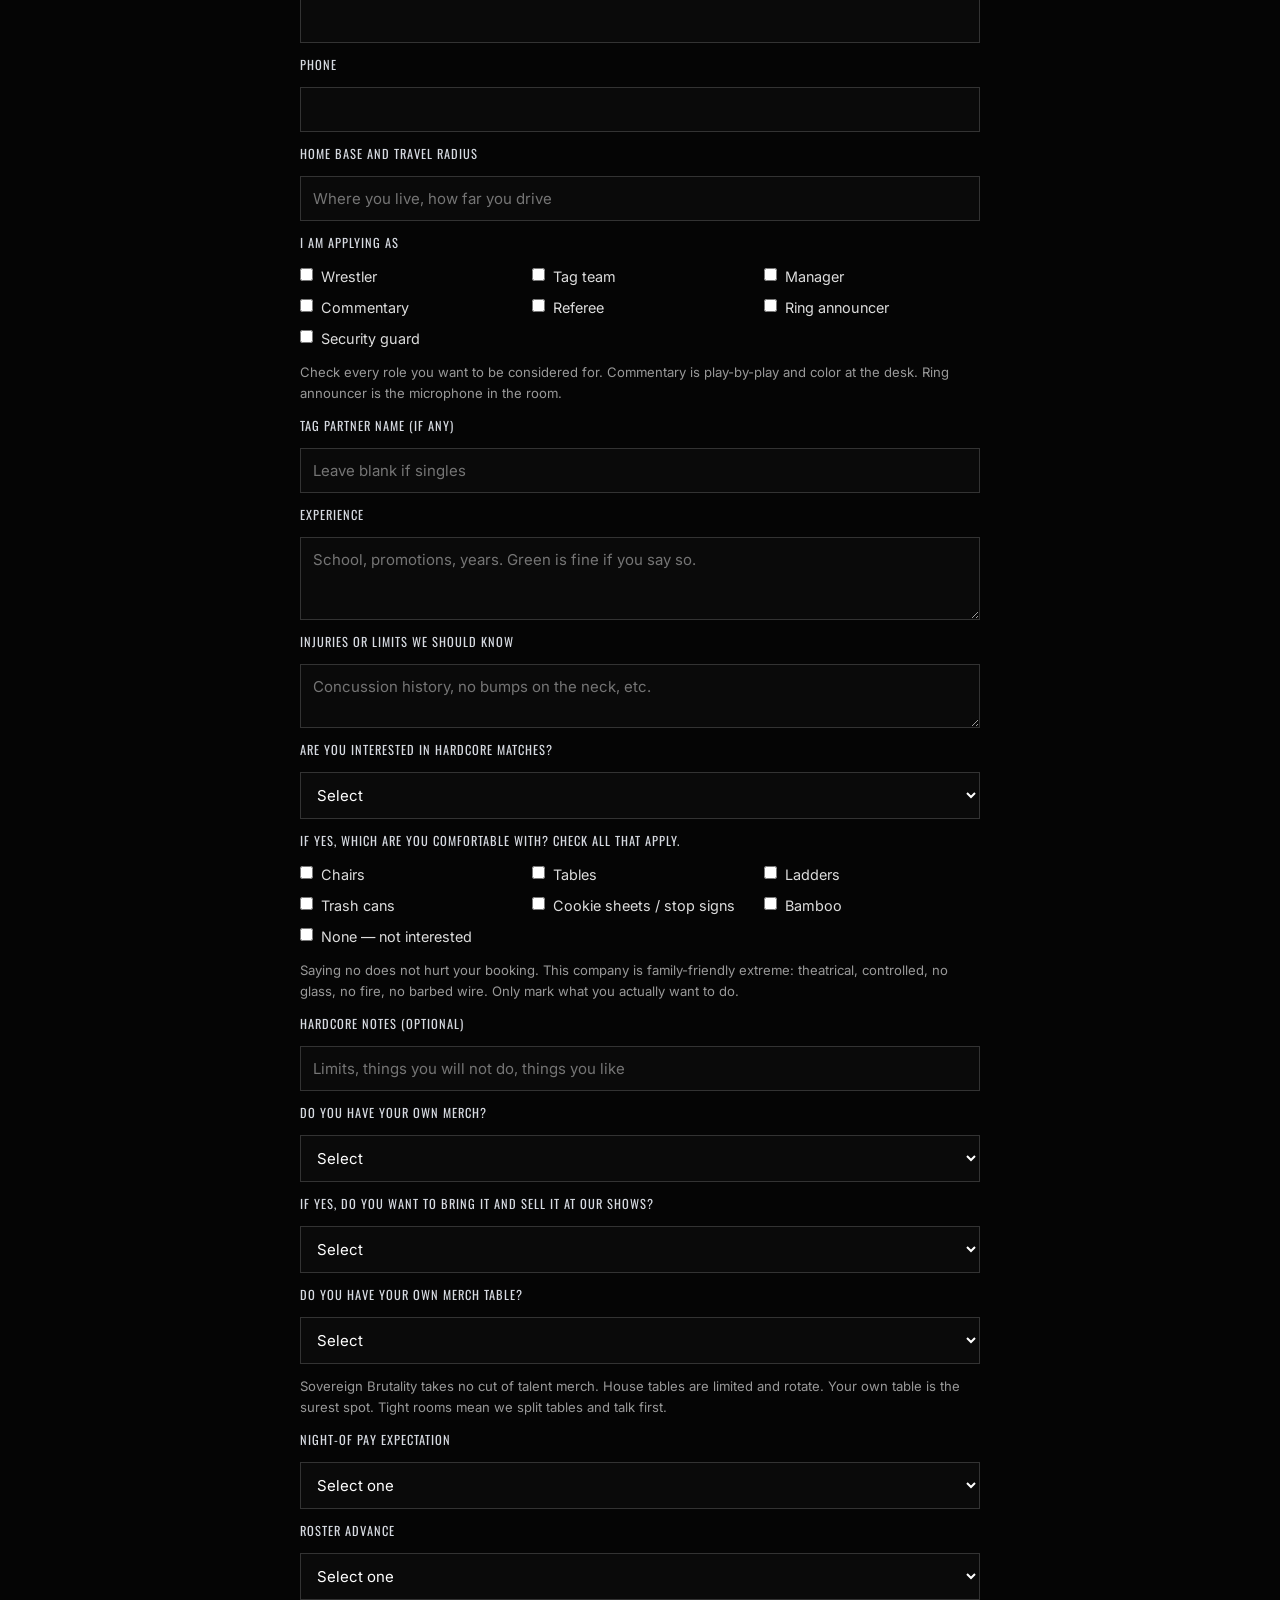
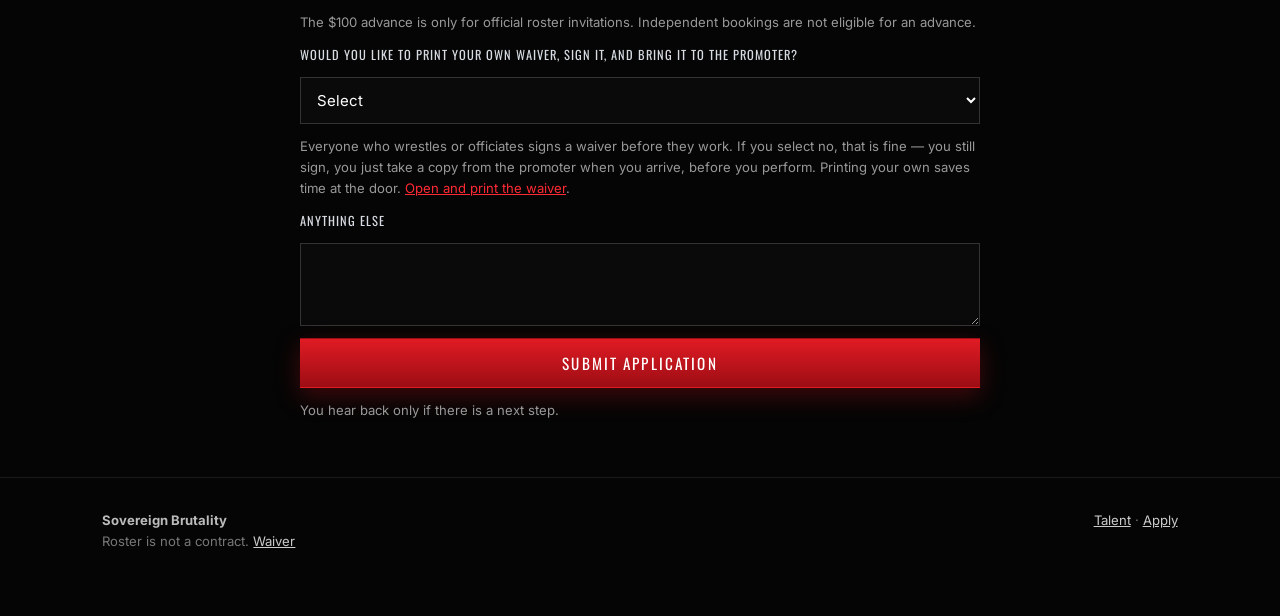
==== commit a902790d: "Add commentary and security roles, gender field, and in-ring pairing policy" ====
--- a/apply.html
+++ b/apply.html
@@ -63,12 +63,25 @@
     <input id="ring" name="Ring name" required placeholder="What the building calls you"/>
     <label for="legal">Legal name</label>
     <input id="legal" name="Legal name" required placeholder="Waiver / booking sheet"/>
+    <label for="gender">Gender</label>
+    <select id="gender" name="Gender" required>
+      <option value="">Select</option>
+      <option>Male</option>
+      <option>Female</option>
+    </select>
+    <p class="note">Used for match booking only. See the house pairing policy below.</p>
+    <div class="callout" id="pairing">
+      <strong>In-ring pairing</strong>
+      Sovereign Brutality books men’s matches and women’s matches as separate contests. Male wrestlers work with male wrestlers. Female wrestlers work with female wrestlers. That standard applies only to wrestling — the match inside the ropes.
+      <br/><br/>
+      It does not limit who can work together outside the match. A male wrestler may have a female manager. A female wrestler may have a male manager. Commentary, referees, ring announcers, security, and crew are not split by this rule. Mixed teams at ringside are welcome. The split is strictly in-ring competition, so the card is clear and every person on the show is treated with the same professional respect.
+    </div>
     <label for="nick">Nickname / epithet</label>
     <input id="nick" name="Nickname" placeholder="The —"/>
     <label for="from">Billed from</label>
     <input id="from" name="Billed from" required placeholder="City, state — what we say on the mic"/>
     <label for="height">Height</label>
-    <input id="height" name="Height" placeholder="5'10""/>
+    <input id="height" name="Height" placeholder="5'10&quot;"/>
     <label for="weight">Weight</label>
     <input id="weight" name="Weight" placeholder="190 lbs"/>
     <label for="align">Alignment</label>
@@ -108,10 +121,12 @@
       <label><input type="checkbox" name="Applying as[]" value="Wrestler"/> Wrestler</label>
       <label><input type="checkbox" name="Applying as[]" value="Tag team"/> Tag team</label>
       <label><input type="checkbox" name="Applying as[]" value="Manager"/> Manager</label>
-      <label><input type="checkbox" name="Applying as[]" value="Second"/> Second / valet</label>
+      <label><input type="checkbox" name="Applying as[]" value="Commentary"/> Commentary</label>
       <label><input type="checkbox" name="Applying as[]" value="Referee"/> Referee</label>
-      <label><input type="checkbox" name="Applying as[]" value="Announcer"/> Announcer</label>
+      <label><input type="checkbox" name="Applying as[]" value="Announcer"/> Ring announcer</label>
+      <label><input type="checkbox" name="Applying as[]" value="Security guard"/> Security guard</label>
     </div>
+    <p class="note">Check every role you want to be considered for. Commentary is play-by-play and color at the desk. Ring announcer is the microphone in the room.</p>
     <label for="partner">Tag partner name (if any)</label>
     <input id="partner" name="Tag partner" placeholder="Leave blank if singles"/>
     <label for="exp">Experience</label>
--- a/site.css
+++ b/site.css
@@ -1,19 +1,21 @@
 :root{--bg:#050505;--blood:#c4121a;--hot:#ff2a33;--chrome:#d7dbe2;--steel:#9aa1ab;--paper:#f3f1ec}
 *{box-sizing:border-box;margin:0;padding:0}
 html{scroll-behavior:smooth}
-body{background:radial-gradient(ellipse at 20% 0%,rgba(180,16,24,.22),transparent 42%),radial-gradient(ellipse at 80% 0%,rgba(180,16,24,.16),transparent 40%),#050505;color:var(--paper);font-family:Inter,system-ui,sans-serif;line-height:1.6;padding-top:68px}
-nav{position:fixed;top:16px;left:0;right:0;z-index:90;height:52px;display:grid;grid-template-columns:auto 1fr;align-items:center;column-gap:16px;padding:0 5vw;background:#000;border-bottom:1px solid #1c1c1c}
-.mark{font-family:"Bebas Neue",sans-serif;letter-spacing:.16em;font-size:1.05rem;color:var(--chrome);text-decoration:none;white-space:nowrap}
+body{background:radial-gradient(ellipse at 20% 0%,rgba(180,16,24,.22),transparent 42%),radial-gradient(ellipse at 80% 0%,rgba(180,16,24,.16),transparent 40%),#050505;color:var(--paper);font-family:Inter,system-ui,sans-serif;line-height:1.6;padding-top:118px}
+.topbar{position:fixed;top:0;left:0;right:0;z-index:90;background:#000;padding:18px 0 0;border-bottom:1px solid #222}
+.mark{display:block;text-align:center;font-family:"Bebas Neue",sans-serif;letter-spacing:.18em;font-size:1.15rem;color:var(--chrome);text-decoration:none;padding:4px 16px 8px;white-space:nowrap}
 .mark b{color:var(--hot);font-weight:inherit}
-nav .links{display:grid;grid-template-columns:repeat(6,max-content);justify-content:end;align-items:center;column-gap:2px}
-nav .links a{color:var(--chrome);text-decoration:none;font-size:.62rem;letter-spacing:.11em;text-transform:uppercase;font-weight:600;padding:8px 10px;white-space:nowrap;border-bottom:2px solid transparent;display:block}
-nav .links a:hover,nav .links a.active{color:var(--hot);border-bottom-color:var(--hot)}
+nav.tabs,.tabs,nav .links{position:static;display:grid;grid-template-columns:repeat(6,minmax(0,1fr));width:100%;margin:0;padding:0;height:auto;background:transparent;border:0;border-top:1px solid #222}
+.tabs a,nav .links a{display:block;text-align:center;color:var(--chrome);text-decoration:none;font-size:clamp(.62rem,1.1vw,.72rem);letter-spacing:.1em;text-transform:uppercase;font-weight:700;padding:12px 6px;border-right:1px solid #222;border-bottom:2px solid transparent;white-space:nowrap;overflow:hidden;text-overflow:ellipsis}
+.tabs a:last-child,nav .links a:last-child{border-right:0}
+.tabs a:hover,.tabs a.active,nav .links a:hover,nav .links a.active{color:var(--hot);border-bottom-color:var(--hot);background:#140404}
 .wire-x{position:fixed;left:0;right:0;height:16px;z-index:100;pointer-events:none;background-image:url("data:image/svg+xml,%3Csvg xmlns='http://www.w3.org/2000/svg' width='200' height='16' viewBox='0 0 200 16'%3E%3Cpath d='M0 8 H200' stroke='%23999' stroke-width='1.3' fill='none'/%3E%3Cg fill='%23ccc'%3E%3Cpolygon points='25,8 21,2 29,2'/%3E%3Cpolygon points='25,8 21,14 29,14'/%3E%3Cpolygon points='75,8 71,2 79,2'/%3E%3Cpolygon points='75,8 71,14 79,14'/%3E%3Cpolygon points='125,8 121,2 129,2'/%3E%3Cpolygon points='125,8 121,14 129,14'/%3E%3Cpolygon points='175,8 171,2 179,2'/%3E%3Cpolygon points='175,8 171,14 179,14'/%3E%3C/g%3E%3C/svg%3E");background-repeat:repeat-x;opacity:.72}
 .wire-x.t{top:0}.wire-x.b{bottom:0}
-.wire-y{position:fixed;top:0;bottom:0;width:12px;z-index:100;pointer-events:none;background-image:url("data:image/svg+xml,%3Csvg xmlns='http://www.w3.org/2000/svg' width='12' height='140' viewBox='0 0 12 140'%3E%3Cpath d='M6 0 V140' stroke='%23999' stroke-width='1.2' fill='none'/%3E%3Cg fill='%23ccc'%3E%3Cpolygon points='6,20 1,16 1,24'/%3E%3Cpolygon points='6,20 11,16 11,24'/%3E%3Cpolygon points='6,70 1,66 1,74'/%3E%3Cpolygon points='6,70 11,66 11,74'/%3E%3Cpolygon points='6,120 1,116 1,124'/%3E%3Cpolygon points='6,120 11,116 11,124'/%3E%3C/g%3E%3C/svg%3E");background-repeat:repeat-y;opacity:.5}
+.wire-y{position:fixed;top:0;bottom:0;width:12px;z-index:80;pointer-events:none;background-image:url("data:image/svg+xml,%3Csvg xmlns='http://www.w3.org/2000/svg' width='12' height='140' viewBox='0 0 12 140'%3E%3Cpath d='M6 0 V140' stroke='%23999' stroke-width='1.2' fill='none'/%3E%3Cg fill='%23ccc'%3E%3Cpolygon points='6,20 1,16 1,24'/%3E%3Cpolygon points='6,20 11,16 11,24'/%3E%3Cpolygon points='6,70 1,66 1,74'/%3E%3Cpolygon points='6,70 11,66 11,74'/%3E%3Cpolygon points='6,120 1,116 1,124'/%3E%3Cpolygon points='6,120 11,116 11,124'/%3E%3C/g%3E%3C/svg%3E");background-repeat:repeat-y;opacity:.5}
 .wire-y.l{left:0}.wire-y.r{right:0}
 .page-hero{padding:48px 8vw 28px;text-align:center}
-.coming{display:inline-block;border:1px solid var(--blood);color:var(--hot);letter-spacing:.28em;font-size:.68rem;padding:6px 10px;margin-bottom:12px;font-family:Oswald,sans-serif}
+.coming{display:block;width:fit-content;margin:0 auto 14px;border:1px solid var(--blood);color:var(--hot);letter-spacing:.28em;font-size:.68rem;padding:6px 10px;font-family:Oswald,sans-serif}
+.hero-logo{display:block;margin:0 auto 8px;max-width:100%}
 .kicker{font-family:Oswald,sans-serif;letter-spacing:.32em;text-transform:uppercase;color:var(--chrome);font-size:.76rem;margin:6px 0 12px}
 h1,h2{font-family:"Bebas Neue",sans-serif;letter-spacing:.05em;line-height:.92}
 h1{font-size:clamp(2.4rem,8vw,4.4rem)}
@@ -48,9 +50,9 @@
 footer{padding:32px 8vw 64px;display:flex;justify-content:space-between;gap:16px;flex-wrap:wrap;color:#777;font-size:.82rem;border-top:1px solid #1a1a1a}
 .event{border-left:3px solid var(--blood);padding:8px 0 8px 18px;margin:18px 0}
 .sold{opacity:.55;letter-spacing:.2em;font-size:.72rem;font-family:Oswald,sans-serif}
-@media(max-width:820px){
-  body{padding-top:92px}
-  nav{height:auto;grid-template-columns:1fr;padding:8px 4vw 6px;row-gap:4px}
-  nav .links{justify-content:start;overflow-x:auto;width:100%;grid-template-columns:repeat(6,max-content)}
+@media(max-width:700px){
   section,.page-hero{padding:40px 7vw}
+  body{padding-top:148px}
+  .tabs,nav.tabs,nav .links{grid-template-columns:repeat(3,minmax(0,1fr))}
+  .tabs a,nav .links a{font-size:.68rem;padding:11px 4px}
 }
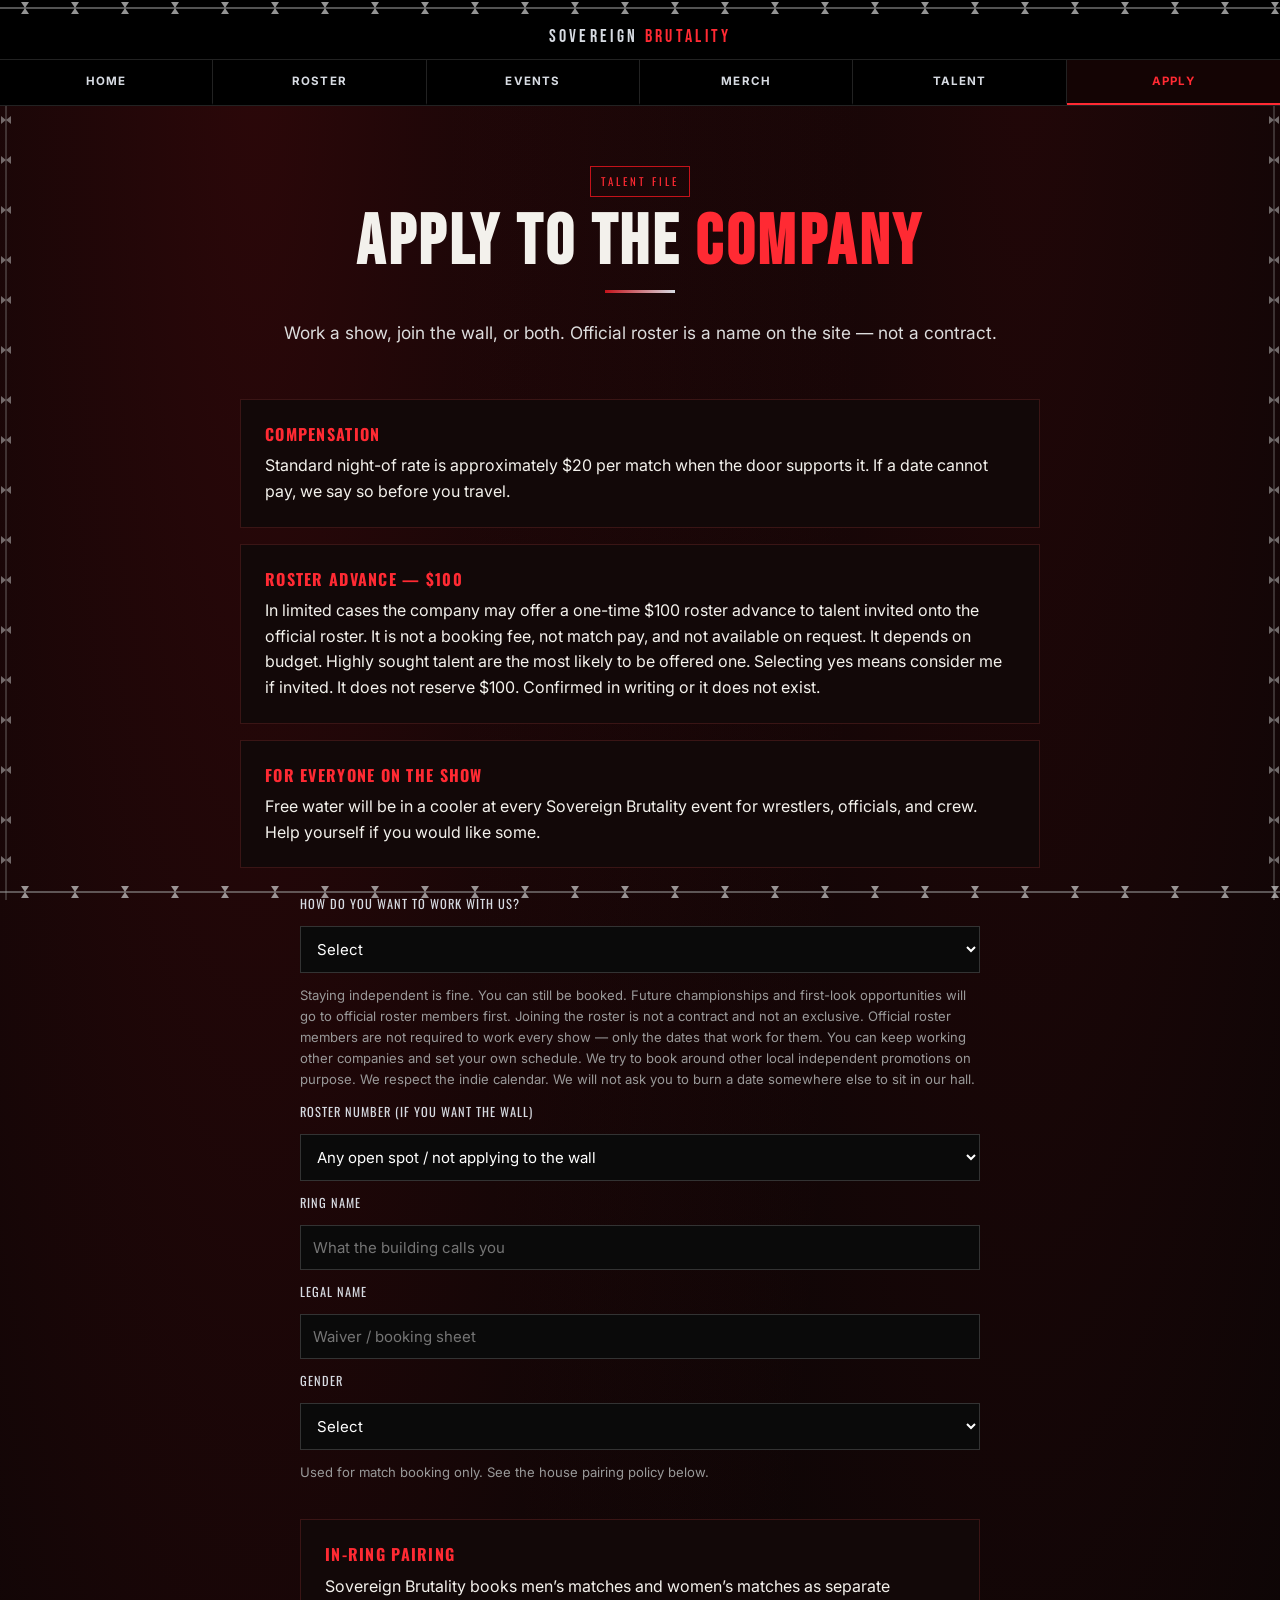
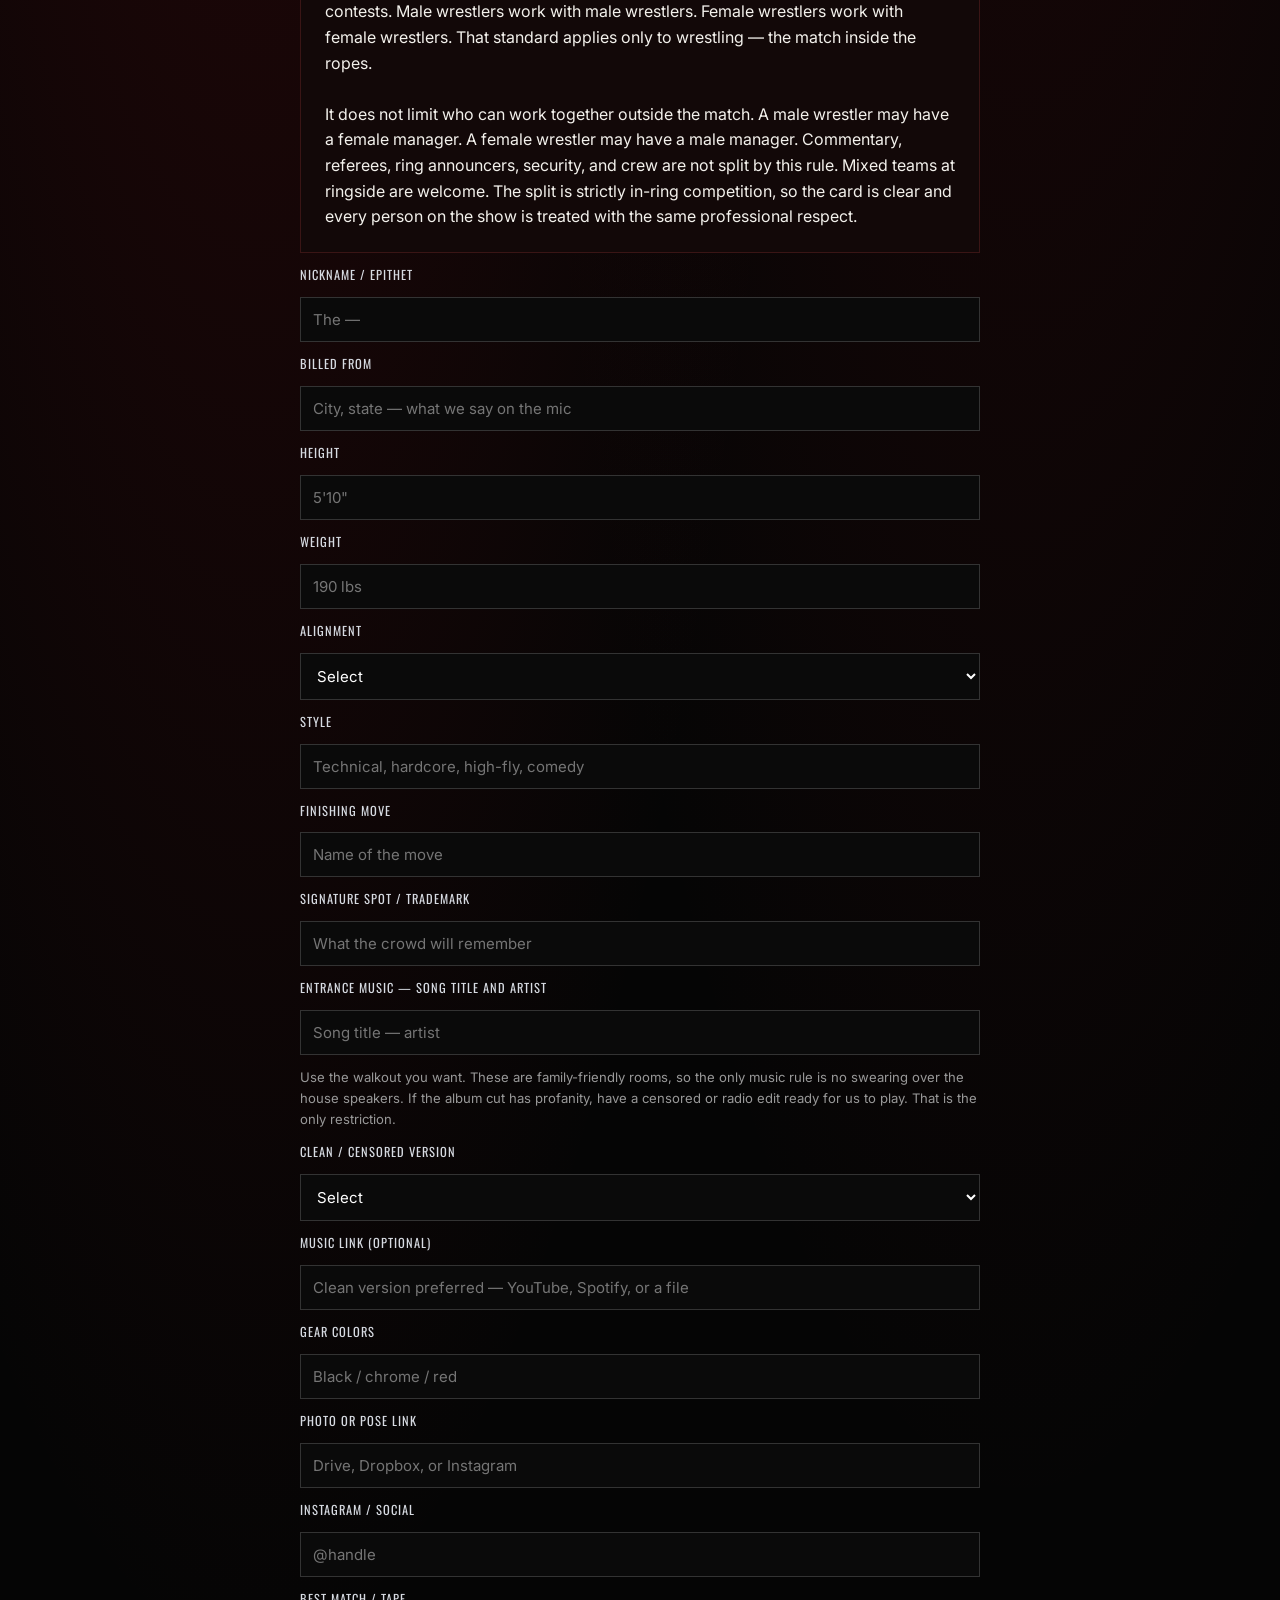
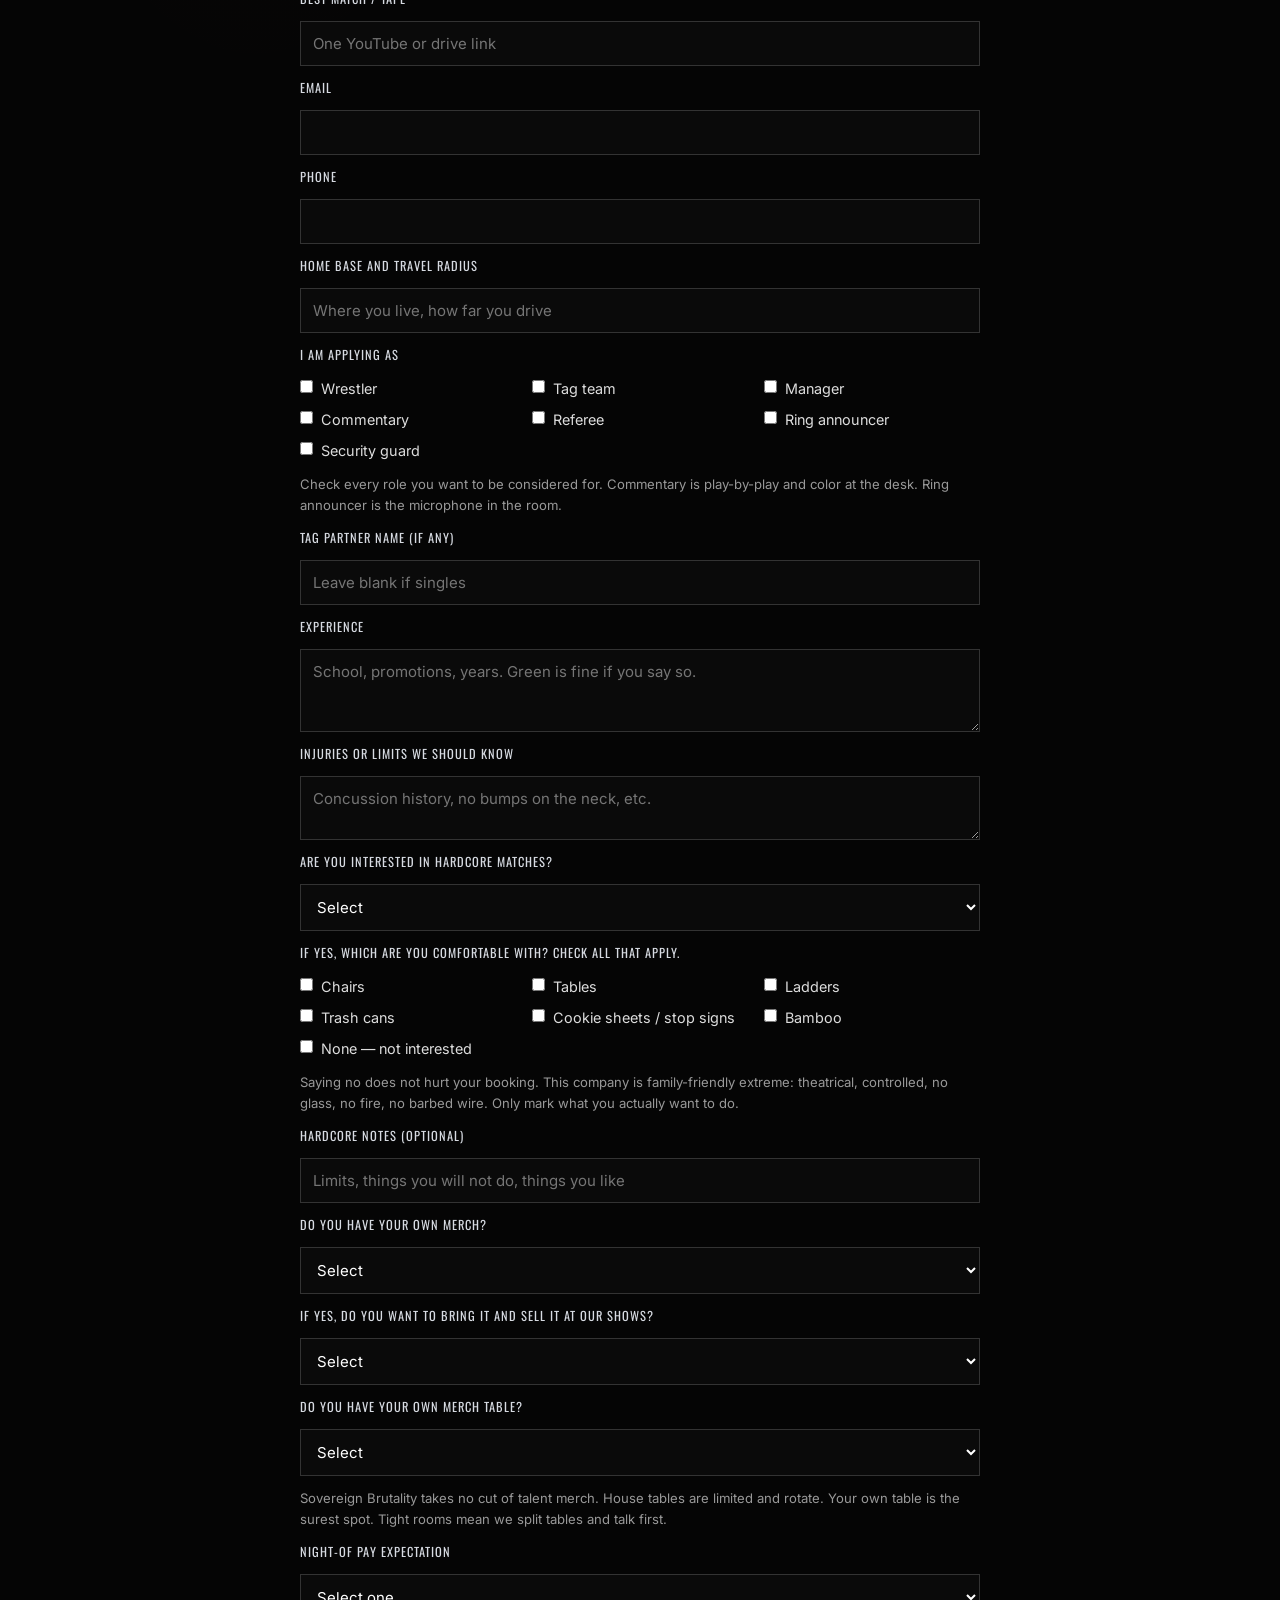
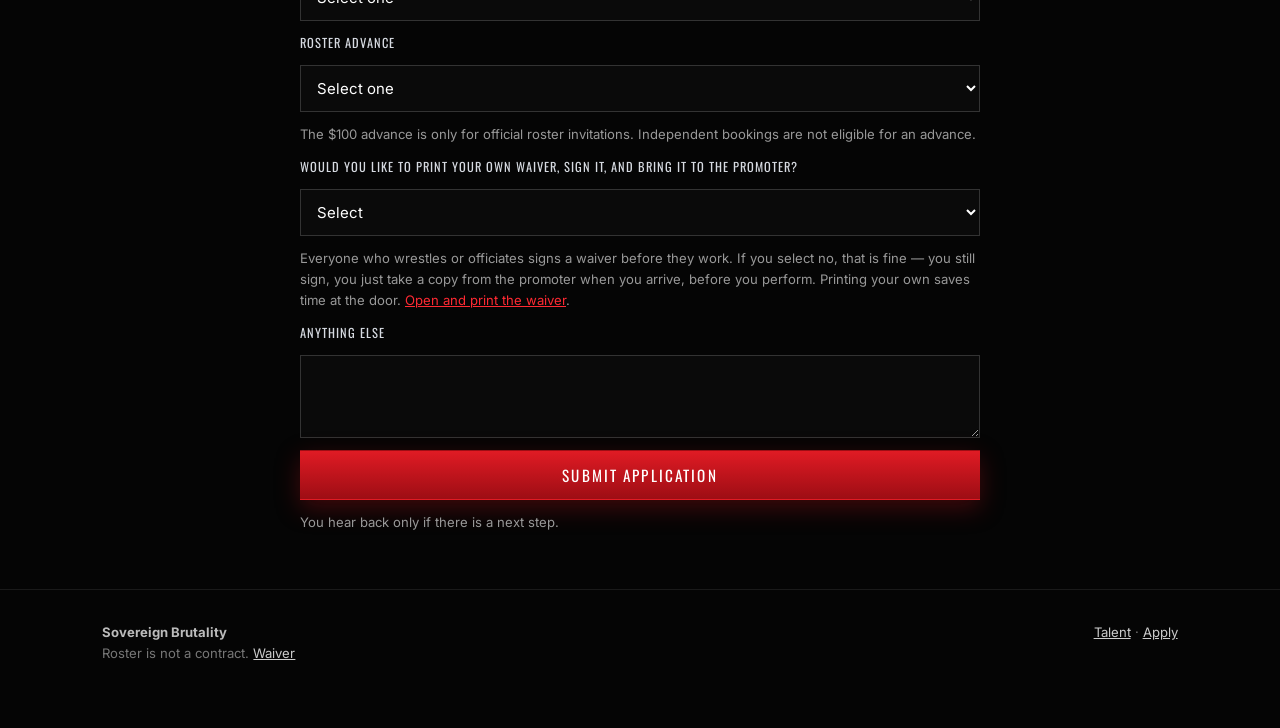
==== commit 0669c0d7: "Family-friendly entrance music: no swearing, ask for a clean edit" ====
--- a/apply.html
+++ b/apply.html
@@ -99,9 +99,16 @@
     <input id="sig" name="Signature" placeholder="What the crowd will remember"/>
     <label for="theme">Entrance music — song title and artist</label>
     <input id="theme" name="Entrance music" placeholder="Song title — artist"/>
-    <p class="note">Any song is allowed in the building. We will play the music you want for your walkout. If the track is copyrighted, clips we post may be muted or claimed. Live, it still plays.</p>
+    <p class="note">Use the walkout you want. These are family-friendly rooms, so the only music rule is no swearing over the house speakers. If the album cut has profanity, have a censored or radio edit ready for us to play. That is the only restriction.</p>
+    <label for="theme-clean">Clean / censored version</label>
+    <select id="theme-clean" name="Clean version available" required>
+      <option value="">Select</option>
+      <option>Already clean — no swearing</option>
+      <option>Yes — I can provide a censored or radio edit</option>
+      <option>Not yet — I will send a clean version before the show</option>
+    </select>
     <label for="theme-link">Music link (optional)</label>
-    <input id="theme-link" name="Music link" placeholder="YouTube, Spotify, or a file you can send"/>
+    <input id="theme-link" name="Music link" placeholder="Clean version preferred — YouTube, Spotify, or a file"/>
     <label for="gear">Gear colors</label>
     <input id="gear" name="Gear colors" placeholder="Black / chrome / red"/>
     <label for="photo">Photo or pose link</label>
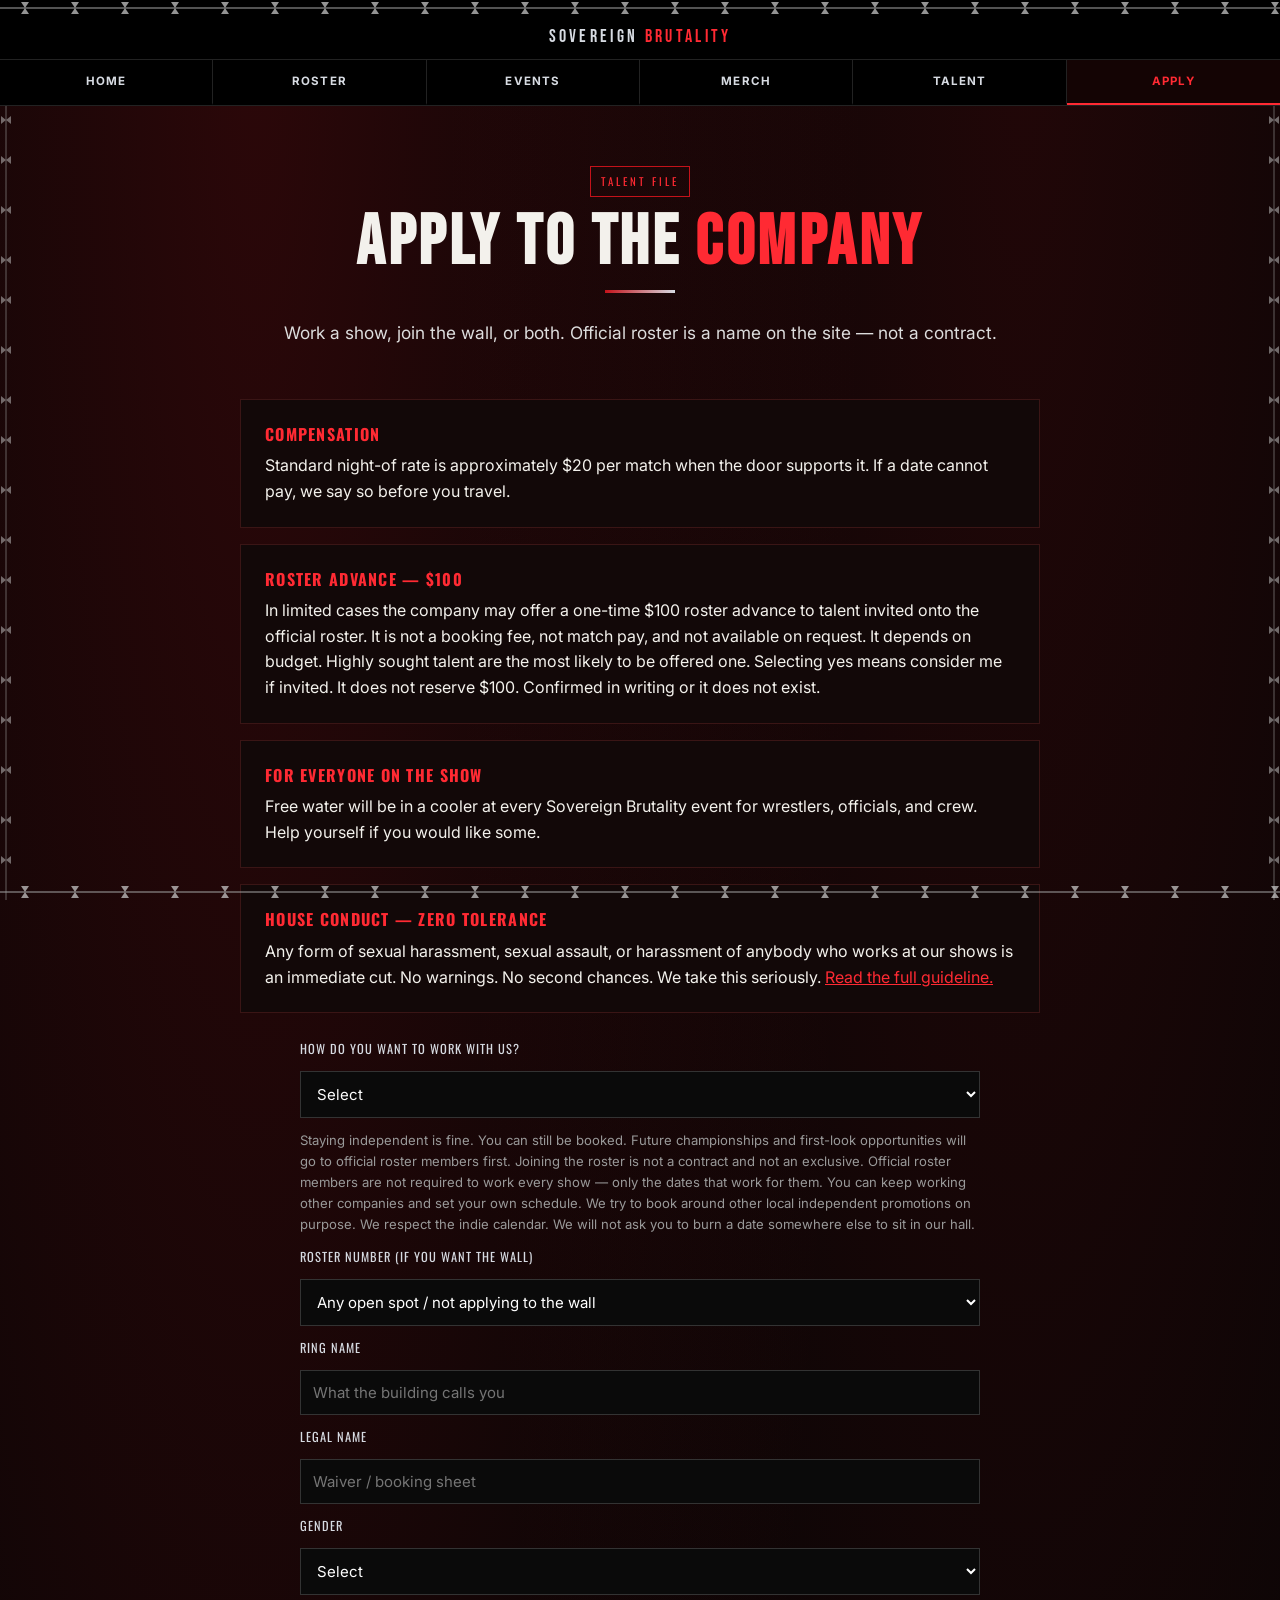
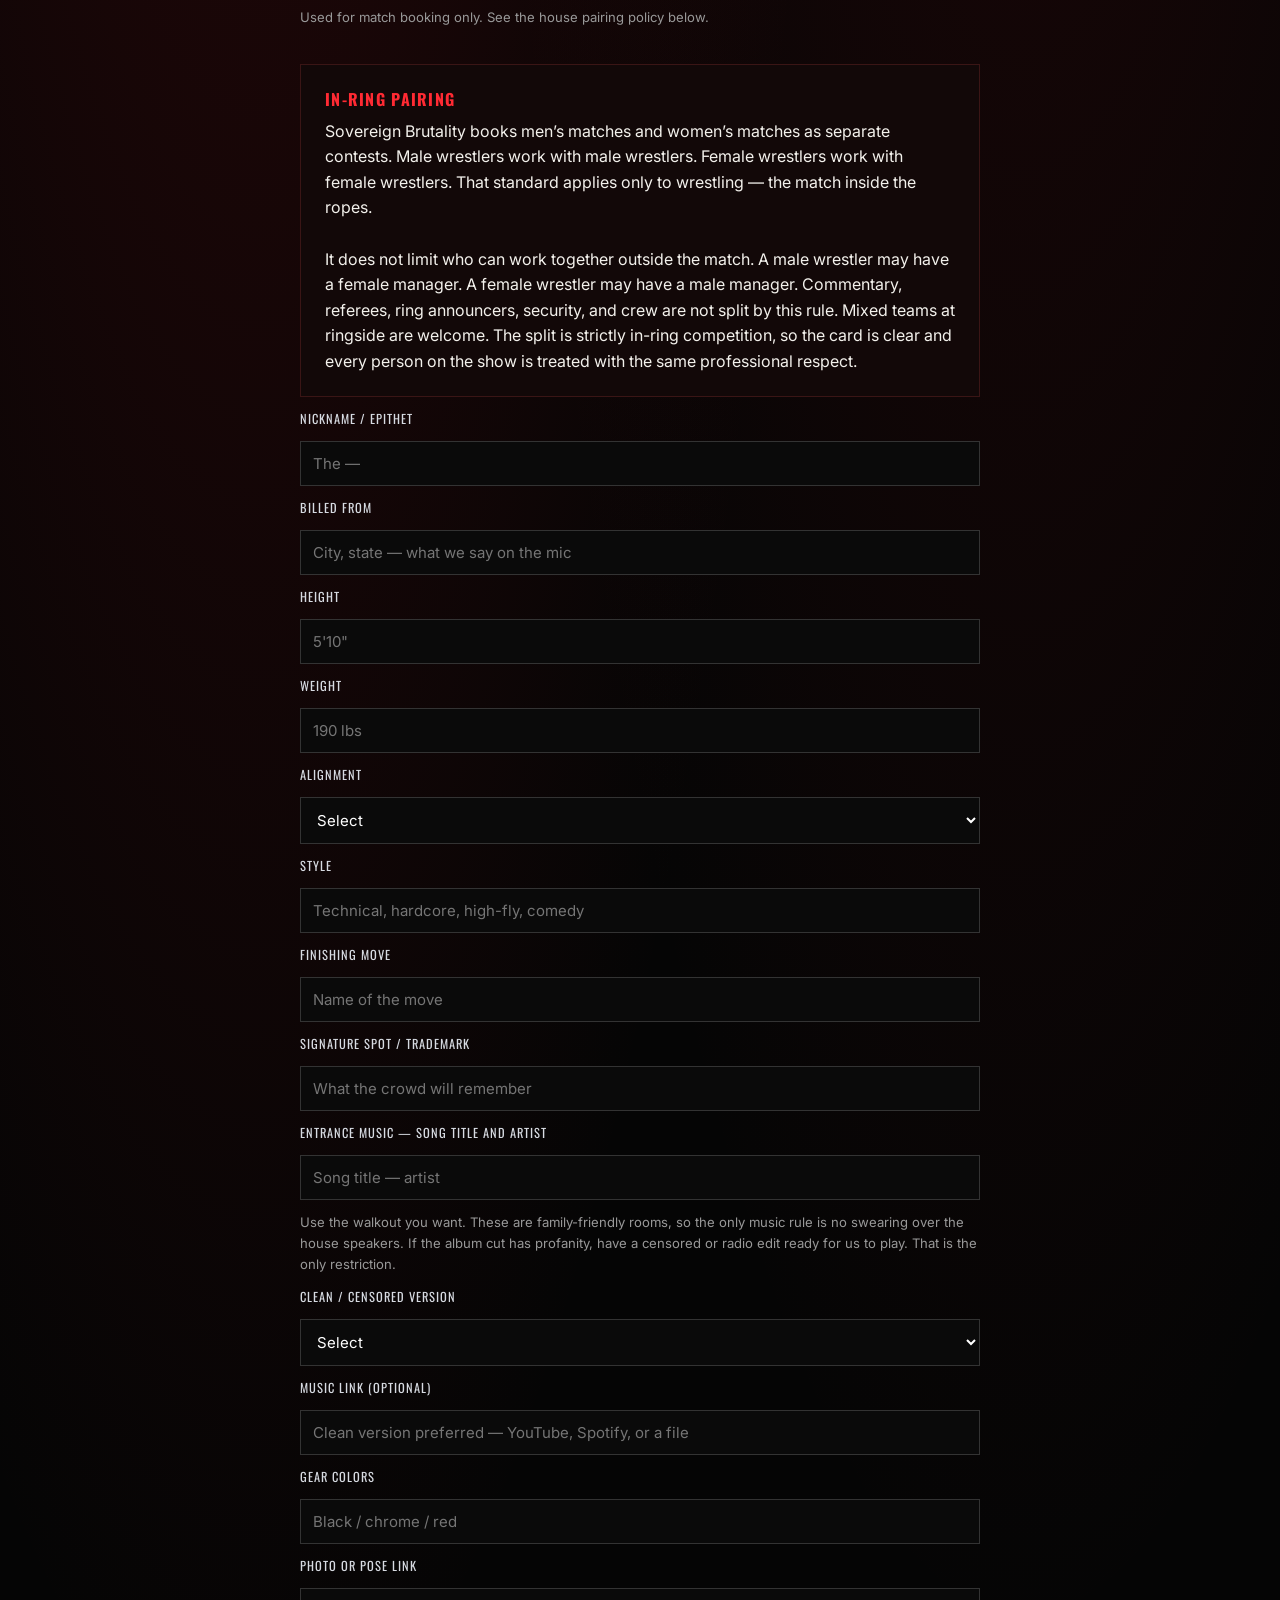
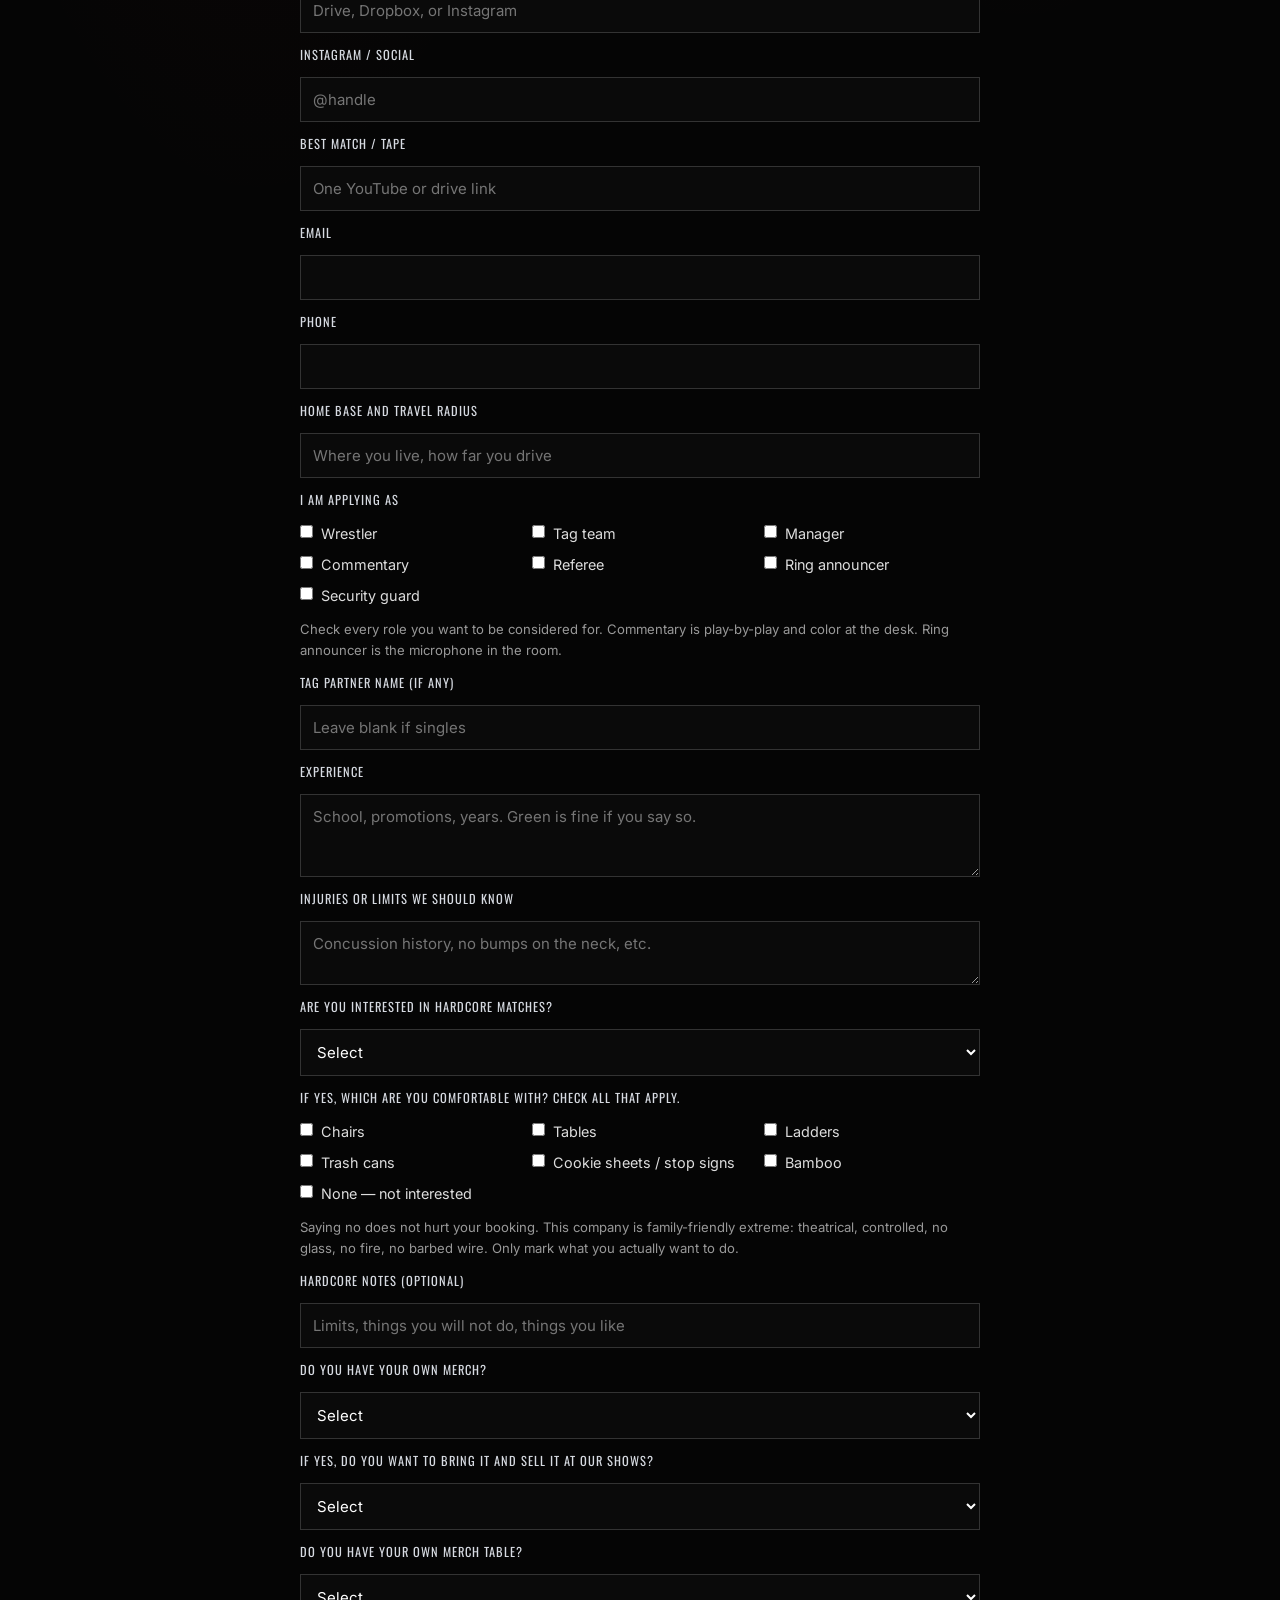
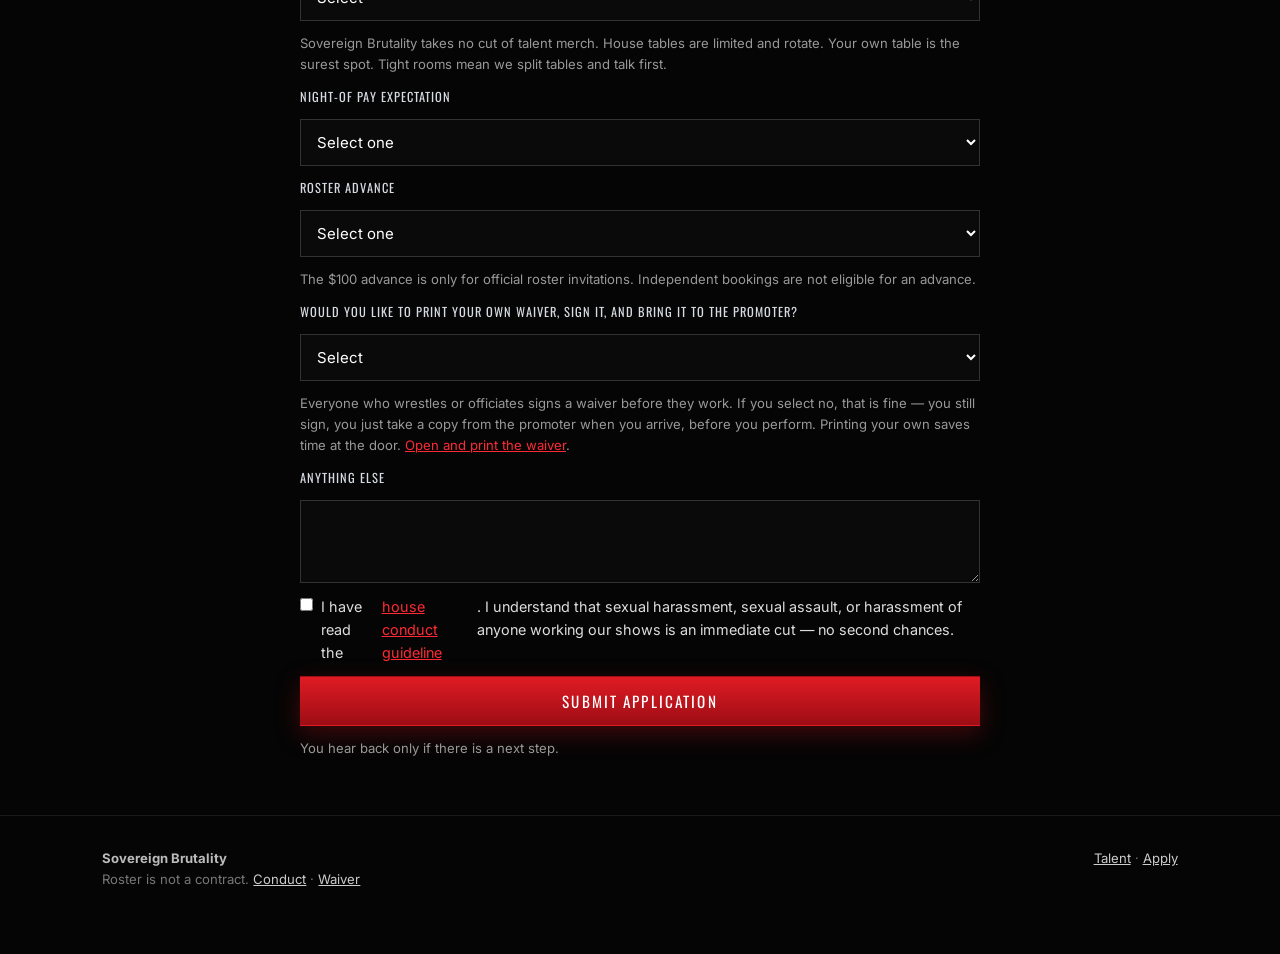
==== commit ffa4cf61: "Require conduct acknowledgment on apply; add conduct language to waiver" ====
--- a/apply.html
+++ b/apply.html
@@ -22,6 +22,7 @@
   <div class="callout"><strong>Compensation</strong> Standard night-of rate is approximately $20 per match when the door supports it. If a date cannot pay, we say so before you travel.</div>
   <div class="callout" id="advance" style="margin-top:16px"><strong>Roster advance — $100</strong> In limited cases the company may offer a one-time $100 roster advance to talent invited onto the official roster. It is not a booking fee, not match pay, and not available on request. It depends on budget. Highly sought talent are the most likely to be offered one. Selecting yes means consider me if invited. It does not reserve $100. Confirmed in writing or it does not exist.</div>
   <div class="callout" id="water" style="margin-top:16px"><strong>For everyone on the show</strong> Free water will be in a cooler at every Sovereign Brutality event for wrestlers, officials, and crew. Help yourself if you would like some.</div>
+  <div class="callout" id="conduct" style="margin-top:16px"><strong>House conduct — zero tolerance</strong> Any form of sexual harassment, sexual assault, or harassment of anybody who works at our shows is an immediate cut. No warnings. No second chances. We take this seriously. <a href="conduct.html" style="color:#ff2a33">Read the full guideline.</a></div>
   <form id="apply-form" method="POST">
     <input type="hidden" name="_subject" value="Sovereign Brutality — roster application"/>
     <input type="hidden" name="_template" value="table"/>
@@ -205,12 +206,15 @@
     <p class="note">Everyone who wrestles or officiates signs a waiver before they work. If you select no, that is fine — you still sign, you just take a copy from the promoter when you arrive, before you perform. Printing your own saves time at the door. <a href="waiver.html" target="_blank" rel="noopener" style="color:#ff2a33">Open and print the waiver</a>.</p>
     <label for="msg">Anything else</label>
     <textarea id="msg" name="Message" rows="3"></textarea>
+    <div class="checks">
+      <label><input type="checkbox" name="Conduct acknowledgment" value="I have read the house conduct guideline. I understand sexual harassment, sexual assault, or harassment of anyone working a Sovereign Brutality show is an immediate cut with no second chance." required/> I have read the <a href="conduct.html" target="_blank" rel="noopener" style="color:#ff2a33">house conduct guideline</a>. I understand that sexual harassment, sexual assault, or harassment of anyone working our shows is an immediate cut — no second chances.</label>
+    </div>
     <button class="btn btn-red" type="submit">Submit application</button>
     <p class="note">You hear back only if there is a next step.</p>
   </form>
 </section>
 <footer>
-  <div><strong style="color:#bbb">Sovereign Brutality</strong><br/>Roster is not a contract. <a href="waiver.html" style="color:#ccc">Waiver</a></div>
+  <div><strong style="color:#bbb">Sovereign Brutality</strong><br/>Roster is not a contract. <a href="conduct.html" style="color:#ccc">Conduct</a> · <a href="waiver.html" style="color:#ccc">Waiver</a></div>
   <div><a href="talent.html" style="color:#ccc">Talent</a> · <a href="apply.html" style="color:#ccc">Apply</a></div>
 </footer>
 <script>
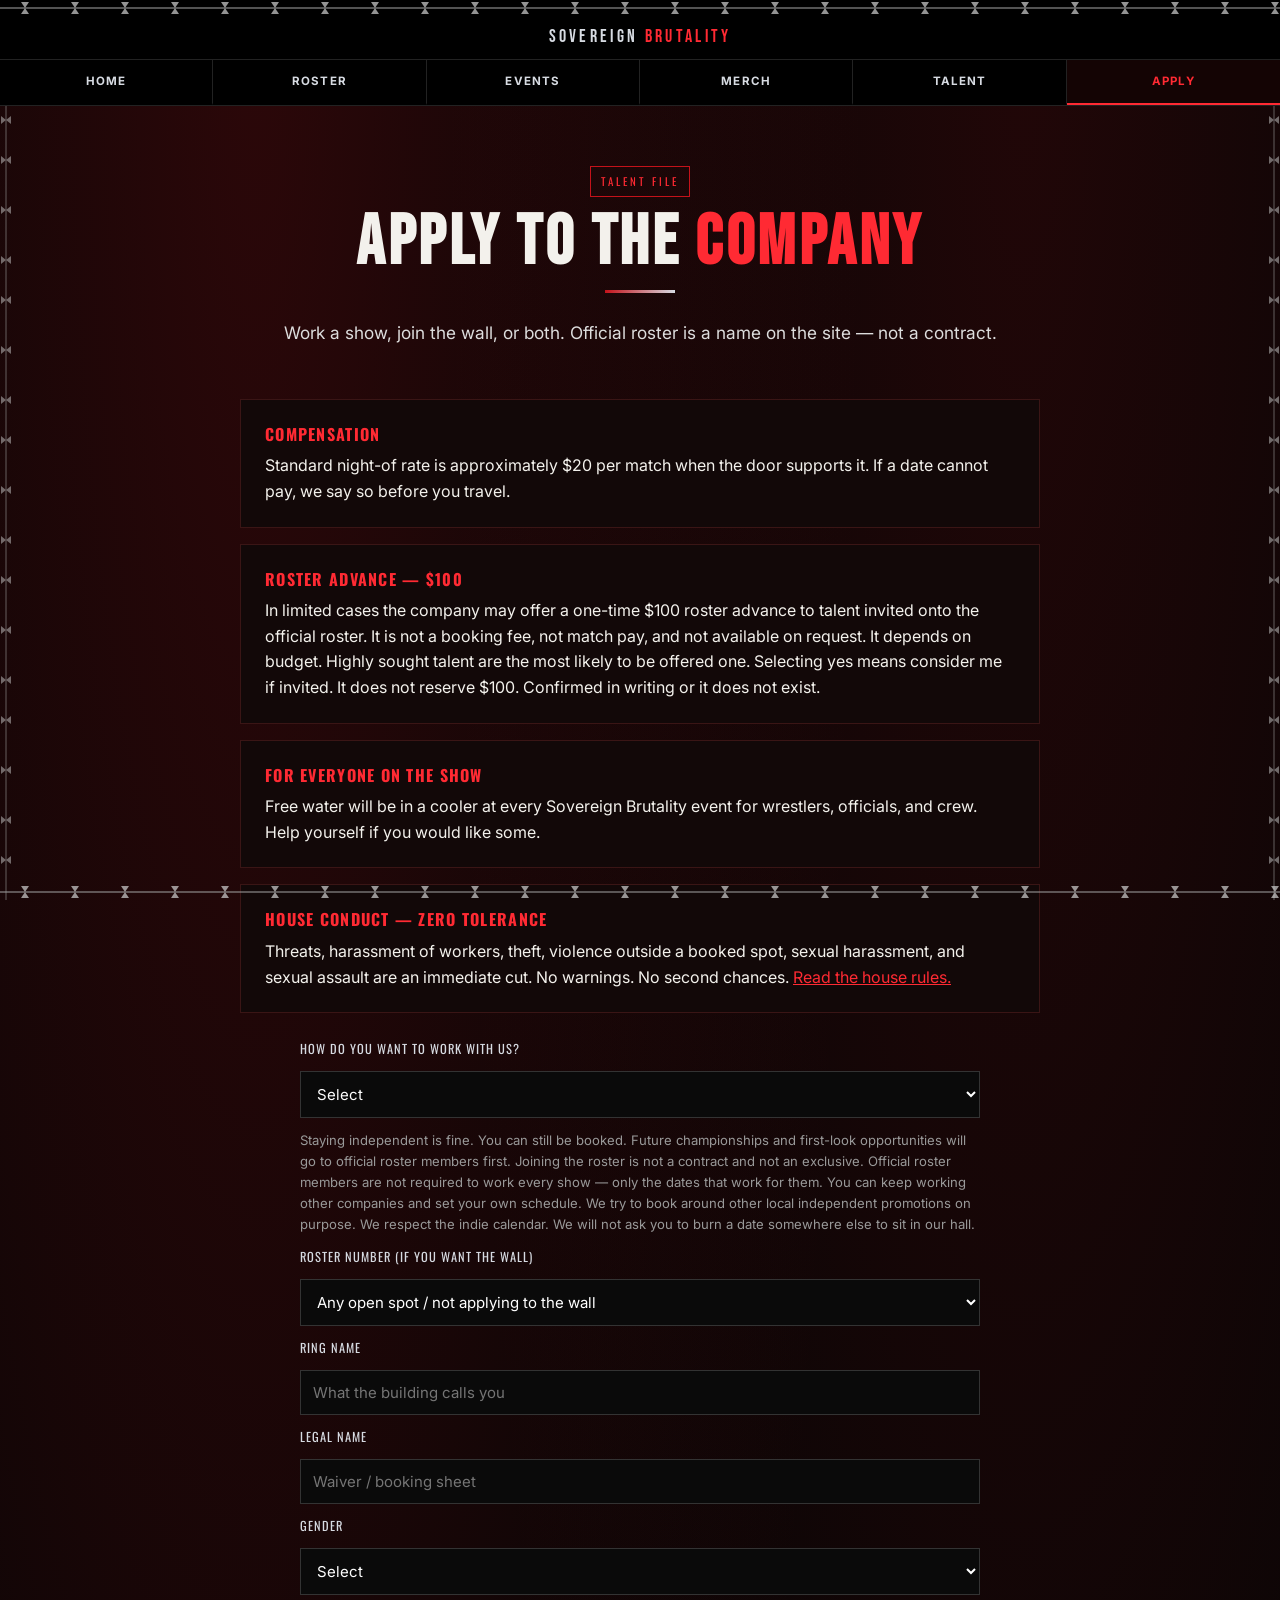
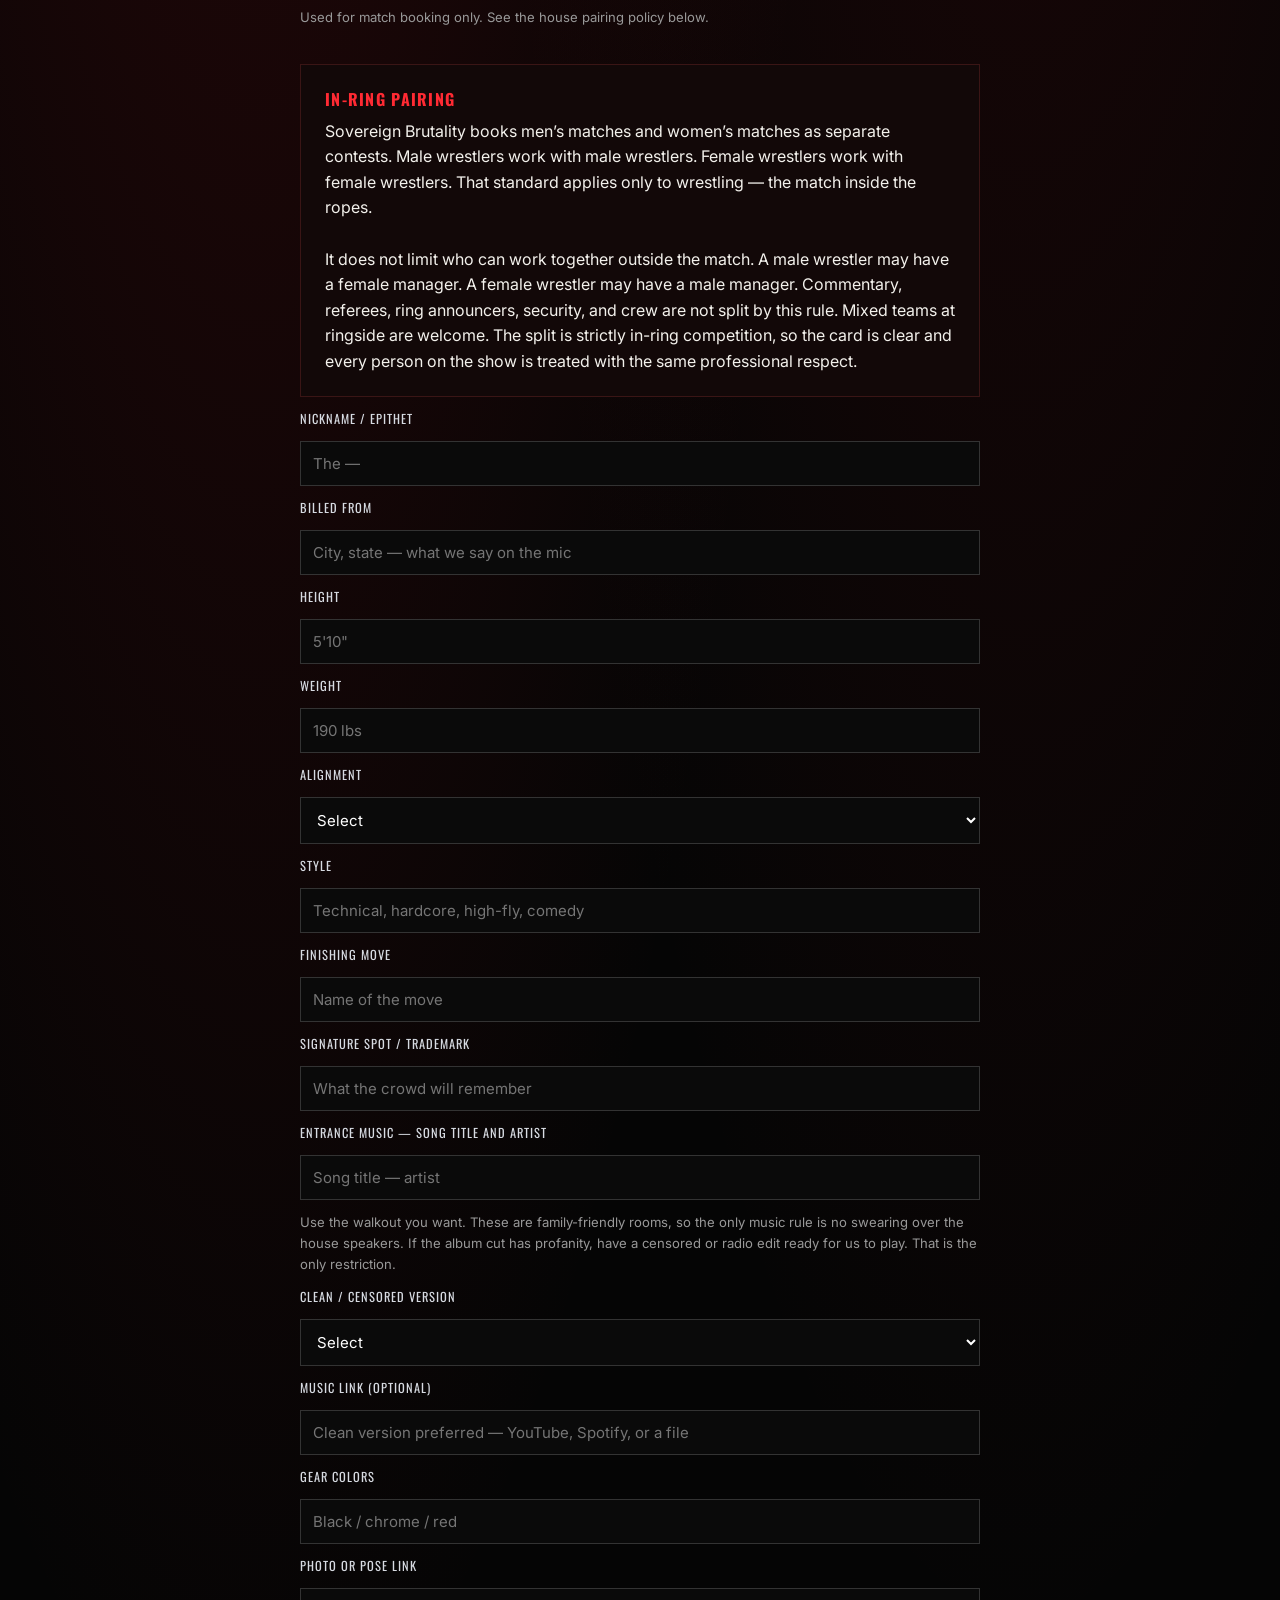
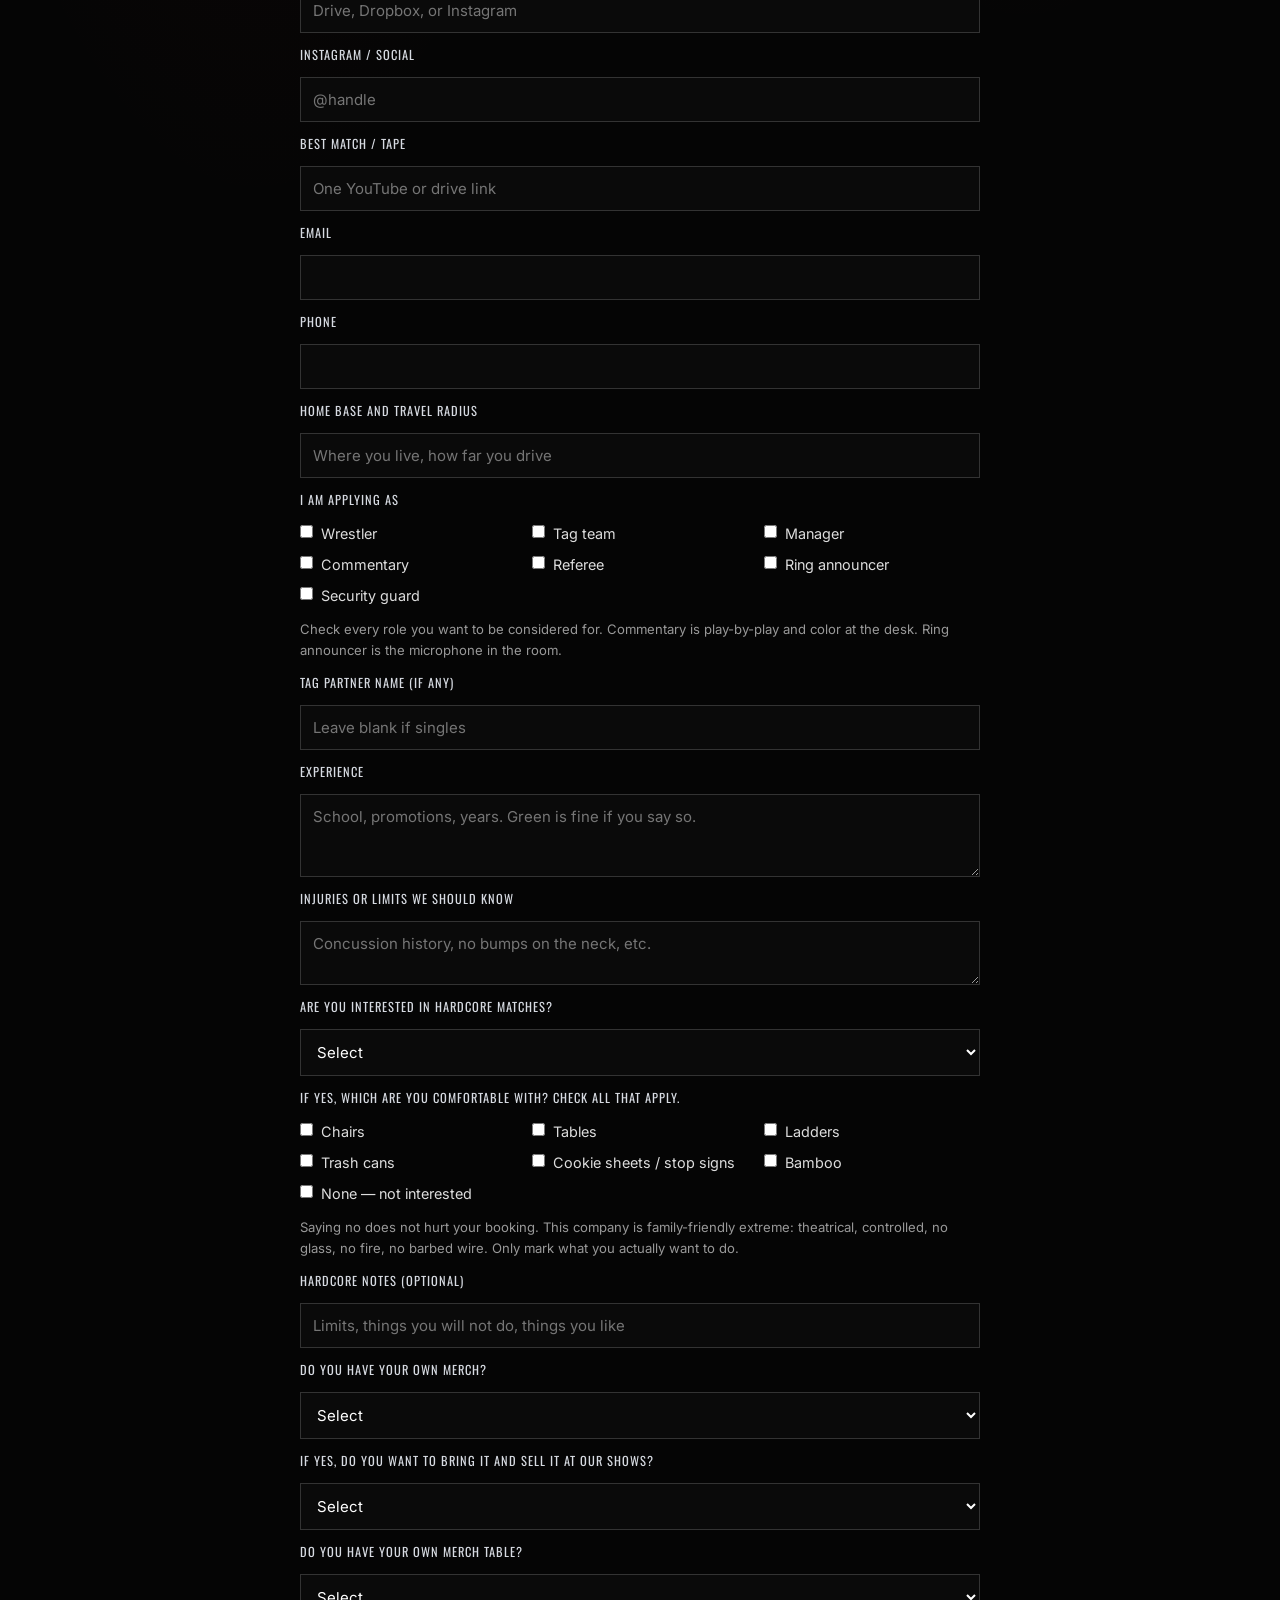
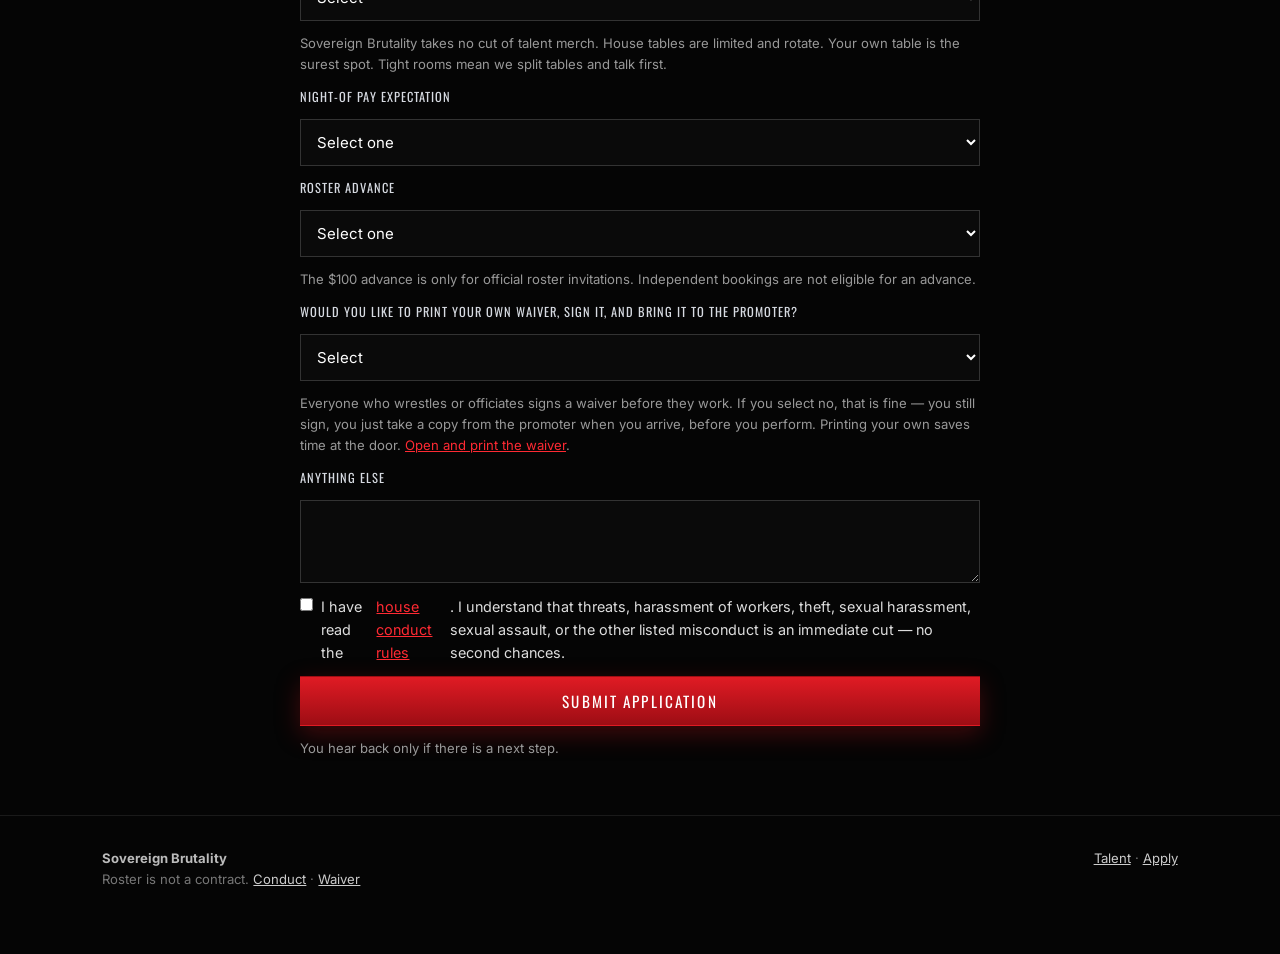
==== commit f48947cb: "Align apply-form conduct banner and checkbox with full house rules" ====
--- a/apply.html
+++ b/apply.html
@@ -22,7 +22,7 @@
   <div class="callout"><strong>Compensation</strong> Standard night-of rate is approximately $20 per match when the door supports it. If a date cannot pay, we say so before you travel.</div>
   <div class="callout" id="advance" style="margin-top:16px"><strong>Roster advance — $100</strong> In limited cases the company may offer a one-time $100 roster advance to talent invited onto the official roster. It is not a booking fee, not match pay, and not available on request. It depends on budget. Highly sought talent are the most likely to be offered one. Selecting yes means consider me if invited. It does not reserve $100. Confirmed in writing or it does not exist.</div>
   <div class="callout" id="water" style="margin-top:16px"><strong>For everyone on the show</strong> Free water will be in a cooler at every Sovereign Brutality event for wrestlers, officials, and crew. Help yourself if you would like some.</div>
-  <div class="callout" id="conduct" style="margin-top:16px"><strong>House conduct — zero tolerance</strong> Any form of sexual harassment, sexual assault, or harassment of anybody who works at our shows is an immediate cut. No warnings. No second chances. We take this seriously. <a href="conduct.html" style="color:#ff2a33">Read the full guideline.</a></div>
+  <div class="callout" id="conduct" style="margin-top:16px"><strong>House conduct — zero tolerance</strong> Threats, harassment of workers, theft, violence outside a booked spot, sexual harassment, and sexual assault are an immediate cut. No warnings. No second chances. <a href="conduct.html" style="color:#ff2a33">Read the house rules.</a></div>
   <form id="apply-form" method="POST">
     <input type="hidden" name="_subject" value="Sovereign Brutality — roster application"/>
     <input type="hidden" name="_template" value="table"/>
@@ -207,7 +207,7 @@
     <label for="msg">Anything else</label>
     <textarea id="msg" name="Message" rows="3"></textarea>
     <div class="checks">
-      <label><input type="checkbox" name="Conduct acknowledgment" value="I have read the house conduct guideline. I understand sexual harassment, sexual assault, or harassment of anyone working a Sovereign Brutality show is an immediate cut with no second chance." required/> I have read the <a href="conduct.html" target="_blank" rel="noopener" style="color:#ff2a33">house conduct guideline</a>. I understand that sexual harassment, sexual assault, or harassment of anyone working our shows is an immediate cut — no second chances.</label>
+      <label><input type="checkbox" name="Conduct acknowledgment" value="I have read the house conduct rules. I understand threats, harassment of workers, theft, sexual harassment, sexual assault, or other listed misconduct is an immediate cut with no second chance." required/> I have read the <a href="conduct.html" target="_blank" rel="noopener" style="color:#ff2a33">house conduct rules</a>. I understand that threats, harassment of workers, theft, sexual harassment, sexual assault, or the other listed misconduct is an immediate cut — no second chances.</label>
     </div>
     <button class="btn btn-red" type="submit">Submit application</button>
     <p class="note">You hear back only if there is a next step.</p>
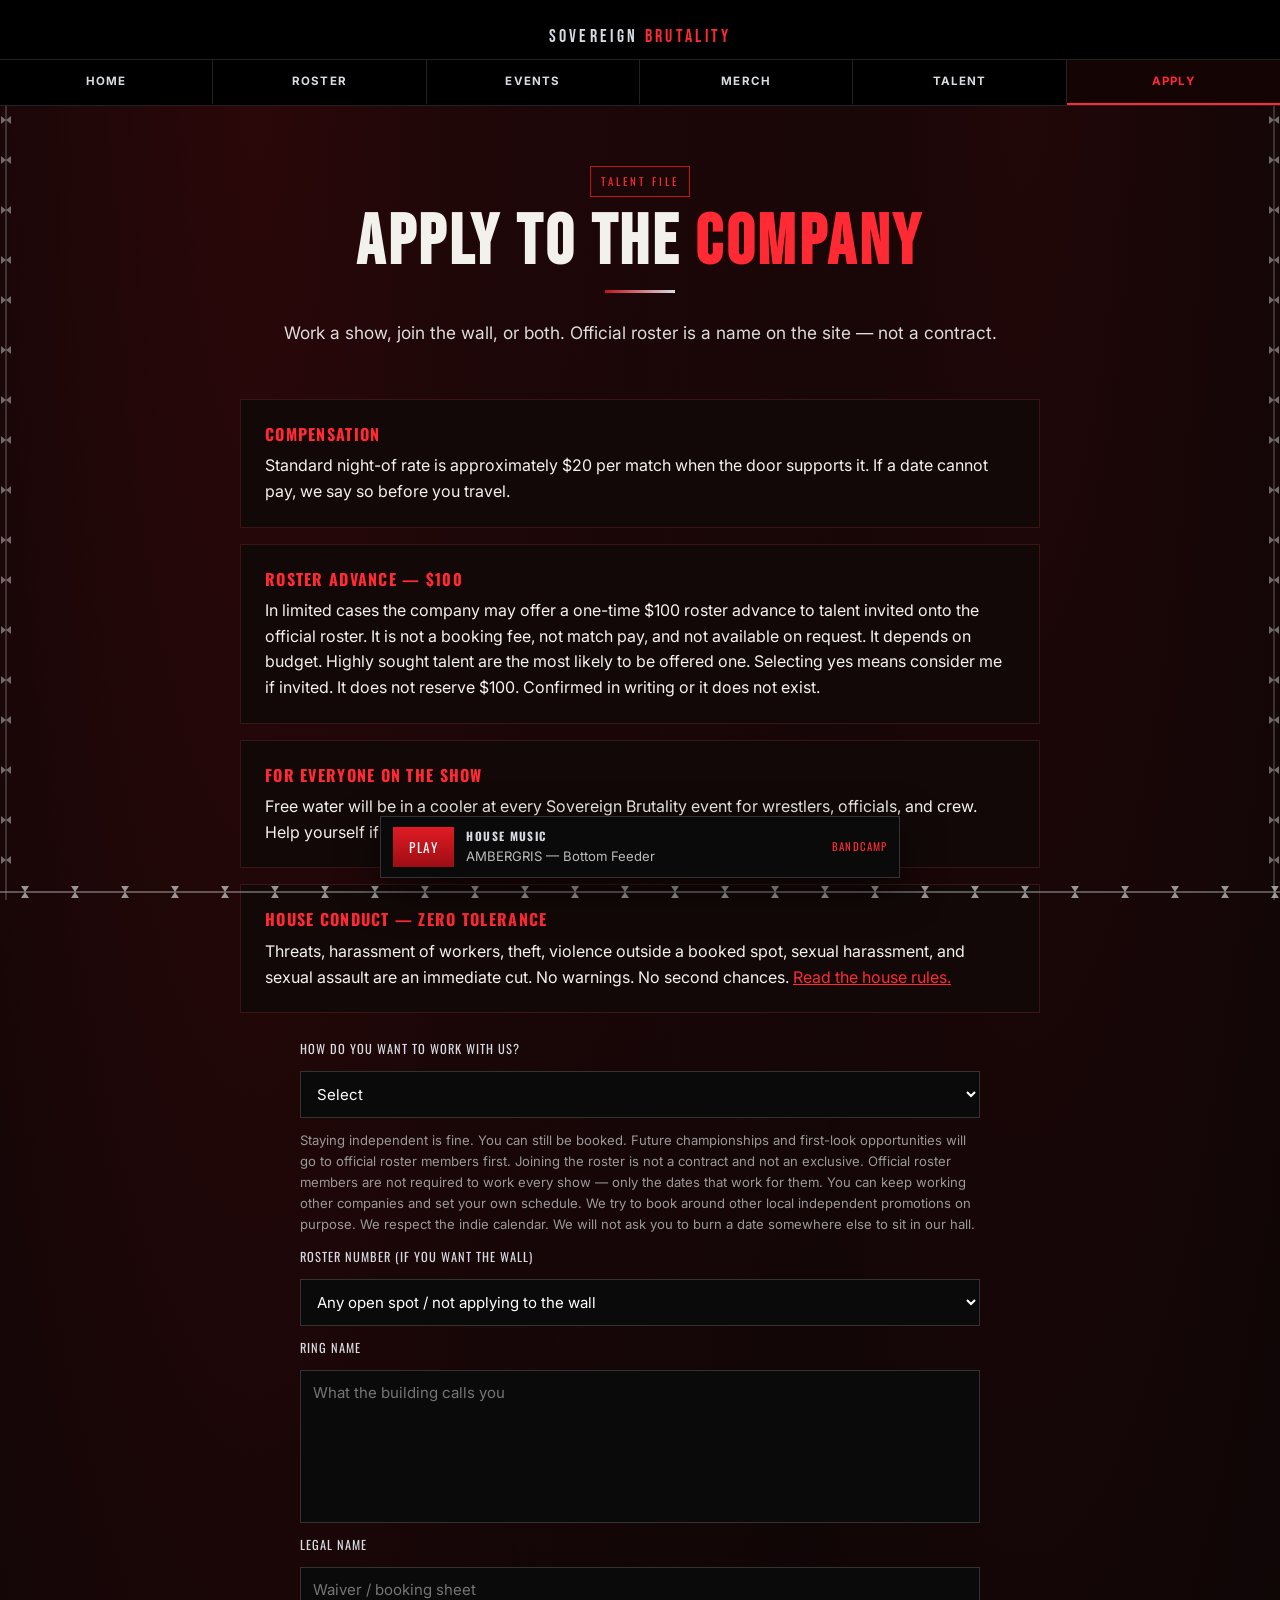
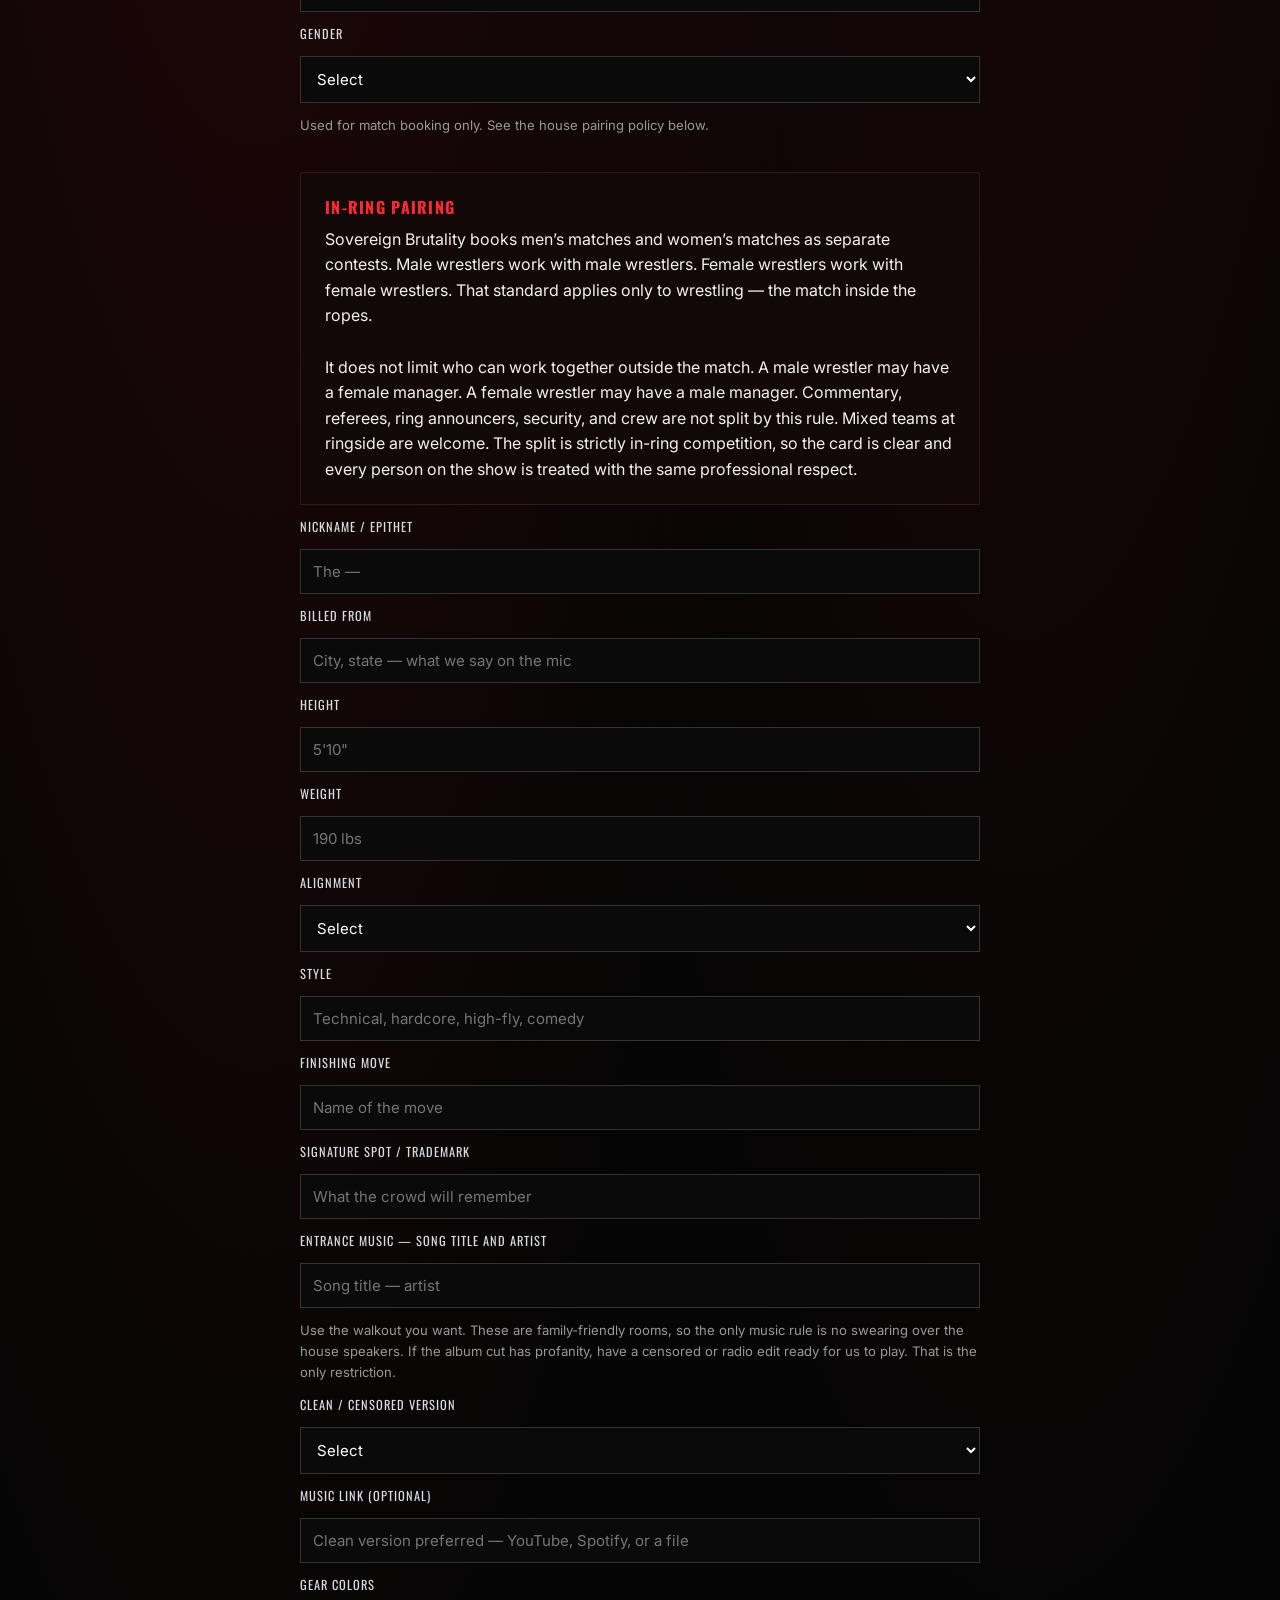
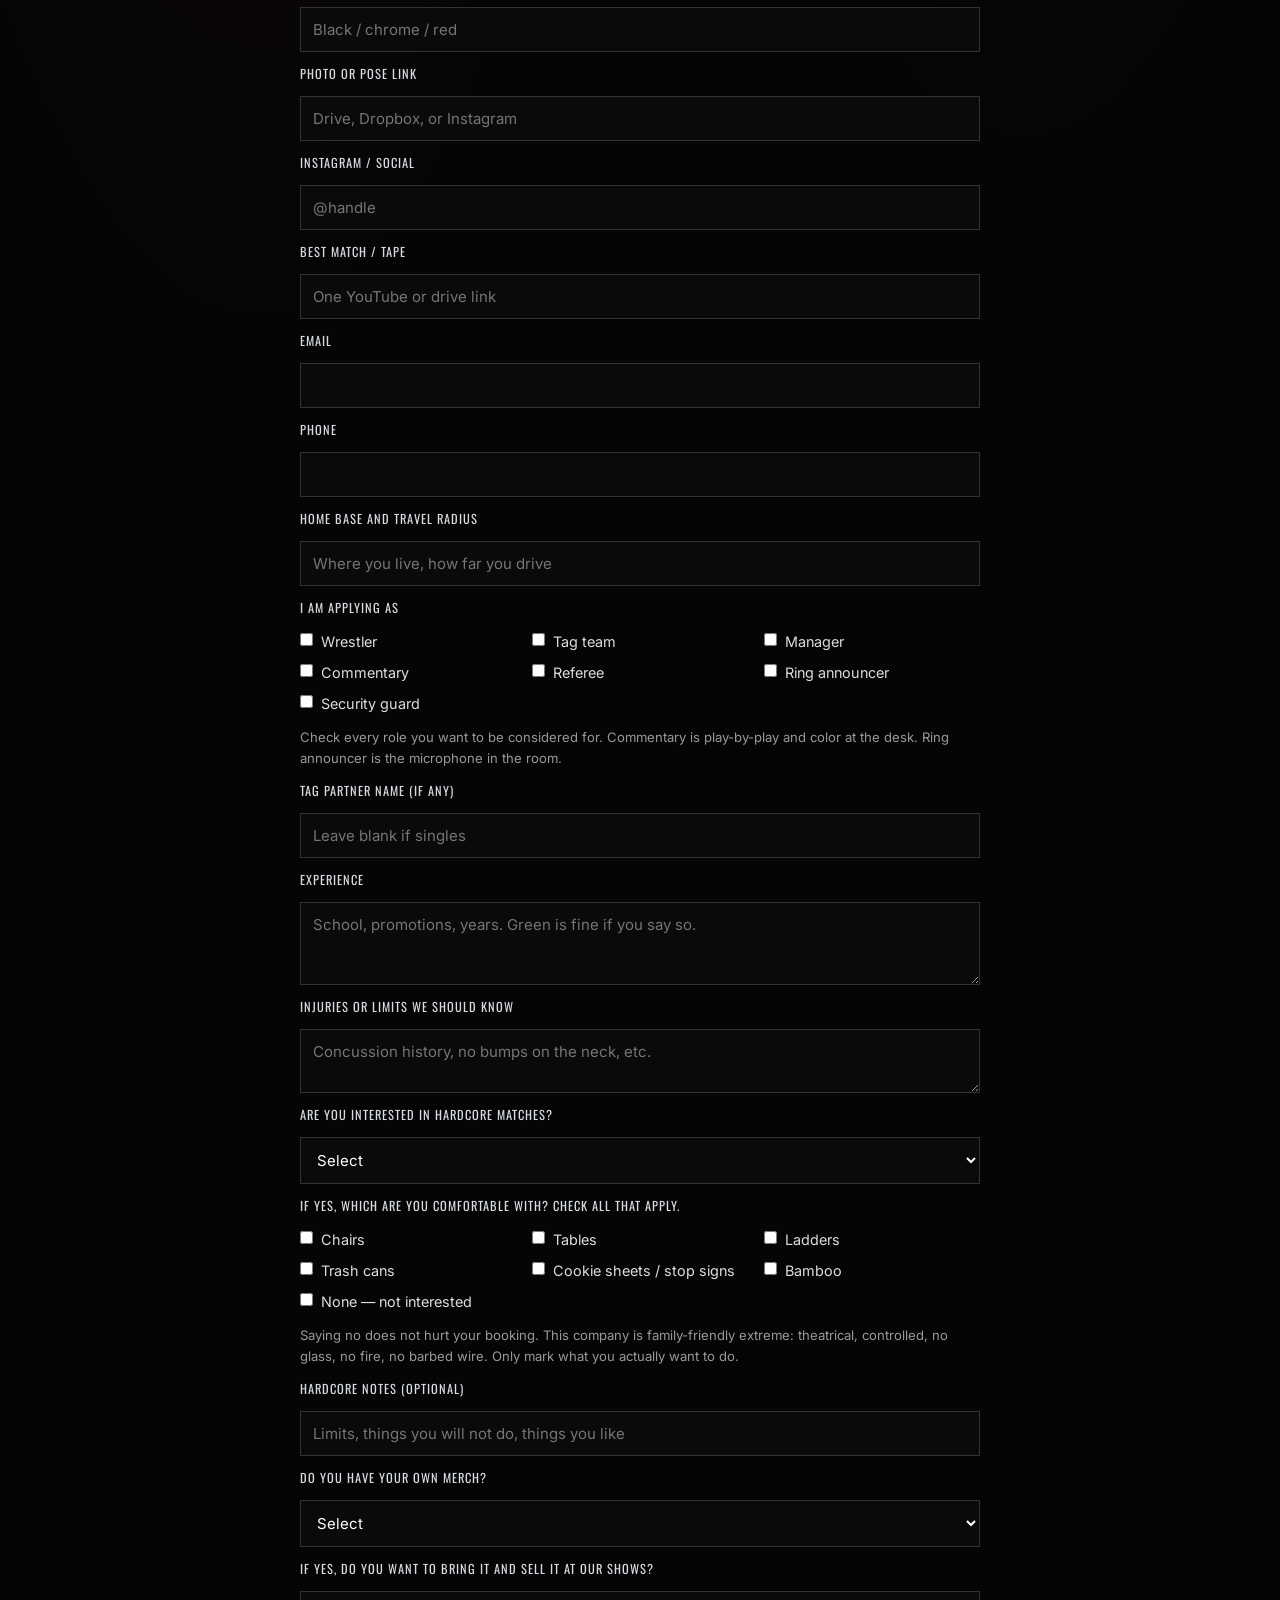
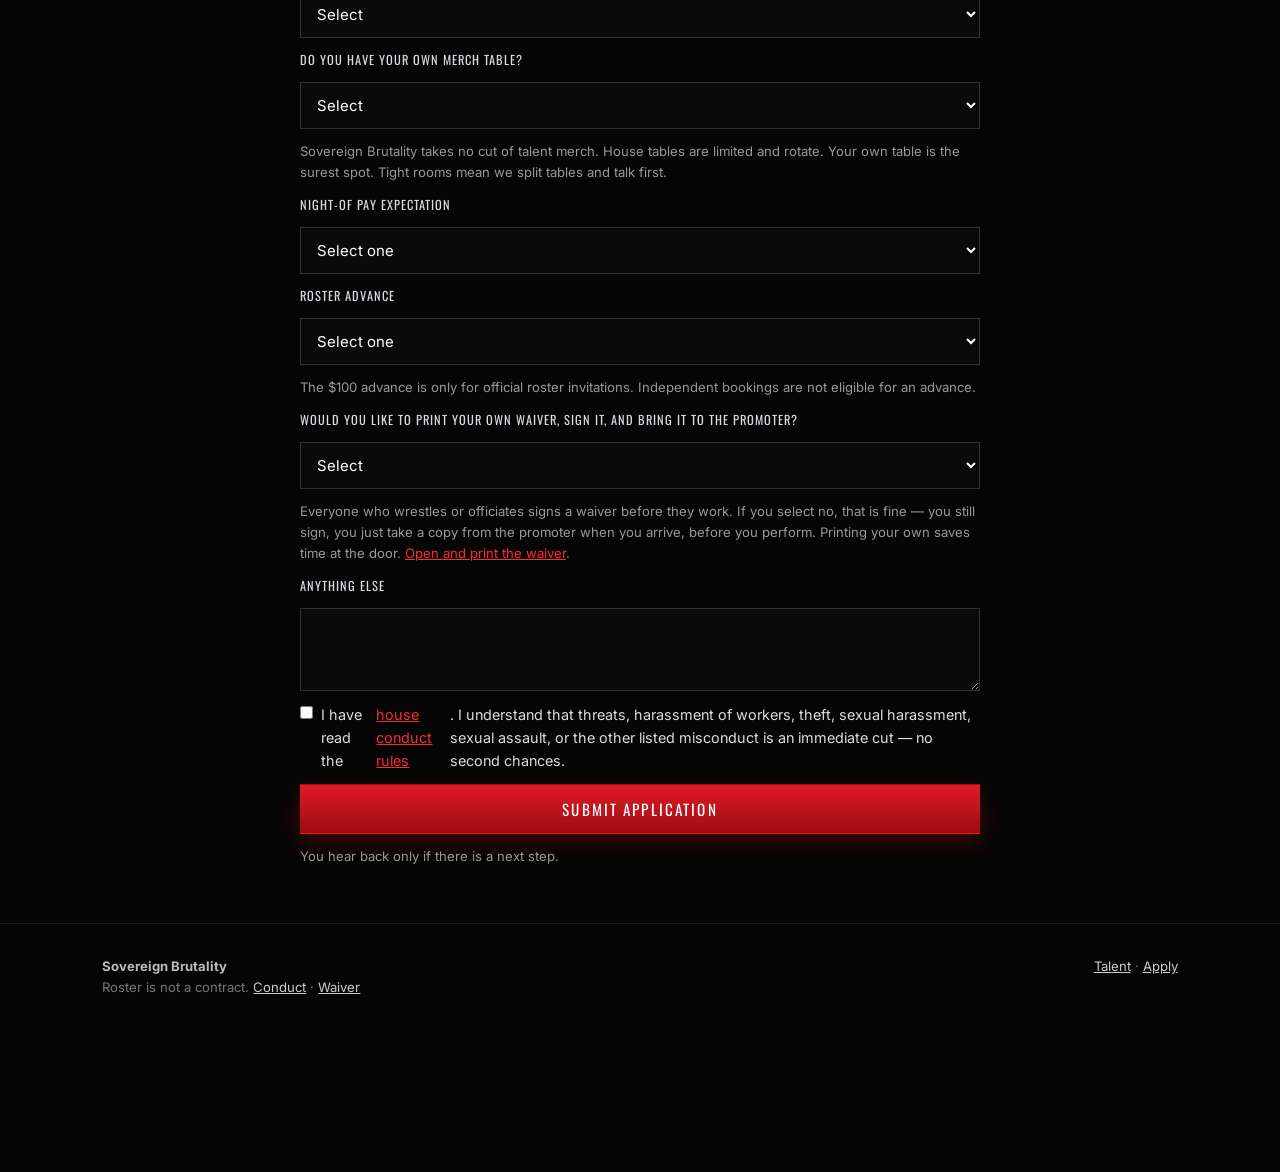
==== commit 99fd80ec: "Add Open Graph tags so Facebook can preview the site Facebook was getting no title/image because pag" ====
--- a/apply.html
+++ b/apply.html
@@ -3,6 +3,20 @@
 <head>
 <meta charset="UTF-8"/>
 <meta name="viewport" content="width=device-width, initial-scale=1"/>
+<meta property="og:type" content="website"/>
+<meta property="og:site_name" content="Sovereign Brutality"/>
+<meta property="og:title" content="Apply — Sovereign Brutality Roster"/>
+<meta property="og:description" content="Apply to wrestle or work a Sovereign Brutality show in Rhode Island."/>
+<meta property="og:url" content="http://sovereignbrutality.com/apply.html"/>
+<meta property="og:image" content="https://i.imgur.com/o3dZ4jI.jpeg"/>
+<meta property="og:image:type" content="image/jpeg"/>
+<meta property="og:image:width" content="1100"/>
+<meta property="og:image:height" content="601"/>
+<meta name="twitter:card" content="summary_large_image"/>
+<meta name="twitter:title" content="Apply — Sovereign Brutality Roster"/>
+<meta name="twitter:description" content="Apply to wrestle or work a Sovereign Brutality show in Rhode Island."/>
+<meta name="twitter:image" content="https://i.imgur.com/o3dZ4jI.jpeg"/>
+<meta name="description" content="Apply to wrestle or work a Sovereign Brutality show in Rhode Island."/>
 <title>Apply — Sovereign Brutality Roster</title>
 <link rel="preconnect" href="https://fonts.googleapis.com"/>
 <link href="https://fonts.googleapis.com/css2?family=Bebas+Neue&family=Oswald:wght@500;700&family=Inter:wght@400;500;600&display=swap" rel="stylesheet"/>
--- a/site.css
+++ b/site.css
@@ -1,7 +1,8 @@
 :root{--bg:#050505;--blood:#c4121a;--hot:#ff2a33;--chrome:#d7dbe2;--steel:#9aa1ab;--paper:#f3f1ec}
 *{box-sizing:border-box;margin:0;padding:0}
 html{scroll-behavior:smooth}
-body{background:radial-gradient(ellipse at 20% 0%,rgba(180,16,24,.22),transparent 42%),radial-gradient(ellipse at 80% 0%,rgba(180,16,24,.16),transparent 40%),#050505;color:var(--paper);font-family:Inter,system-ui,sans-serif;line-height:1.6;padding-top:118px}
+body{background:radial-gradient(ellipse at 20% 0%,rgba(180,16,24,.22),transparent 42%),radial-gradient(ellipse at 80% 0%,rgba(180,16,24,.16),transparent 40%),#050505;color:var(--paper);font-family:Inter,system-ui,sans-serif;line-height:1.6;padding-top:118px;padding-bottom:110px}
+a{color:var(--hot)}
 .topbar{position:fixed;top:0;left:0;right:0;z-index:90;background:#000;padding:18px 0 0;border-bottom:1px solid #222}
 .mark{display:block;text-align:center;font-family:"Bebas Neue",sans-serif;letter-spacing:.18em;font-size:1.15rem;color:var(--chrome);text-decoration:none;padding:4px 16px 8px;white-space:nowrap}
 .mark b{color:var(--hot);font-weight:inherit}
@@ -9,9 +10,9 @@
 .tabs a,nav .links a{display:block;text-align:center;color:var(--chrome);text-decoration:none;font-size:clamp(.62rem,1.1vw,.72rem);letter-spacing:.1em;text-transform:uppercase;font-weight:700;padding:12px 6px;border-right:1px solid #222;border-bottom:2px solid transparent;white-space:nowrap;overflow:hidden;text-overflow:ellipsis}
 .tabs a:last-child,nav .links a:last-child{border-right:0}
 .tabs a:hover,.tabs a.active,nav .links a:hover,nav .links a.active{color:var(--hot);border-bottom-color:var(--hot);background:#140404}
-.wire-x{position:fixed;left:0;right:0;height:16px;z-index:100;pointer-events:none;background-image:url("data:image/svg+xml,%3Csvg xmlns='http://www.w3.org/2000/svg' width='200' height='16' viewBox='0 0 200 16'%3E%3Cpath d='M0 8 H200' stroke='%23999' stroke-width='1.3' fill='none'/%3E%3Cg fill='%23ccc'%3E%3Cpolygon points='25,8 21,2 29,2'/%3E%3Cpolygon points='25,8 21,14 29,14'/%3E%3Cpolygon points='75,8 71,2 79,2'/%3E%3Cpolygon points='75,8 71,14 79,14'/%3E%3Cpolygon points='125,8 121,2 129,2'/%3E%3Cpolygon points='125,8 121,14 129,14'/%3E%3Cpolygon points='175,8 171,2 179,2'/%3E%3Cpolygon points='175,8 171,14 179,14'/%3E%3C/g%3E%3C/svg%3E");background-repeat:repeat-x;opacity:.72}
+.wire-x{position:fixed;left:0;right:0;height:16px;z-index:40;pointer-events:none;background-image:url("data:image/svg+xml,%3Csvg xmlns='http://www.w3.org/2000/svg' width='200' height='16' viewBox='0 0 200 16'%3E%3Cpath d='M0 8 H200' stroke='%23999' stroke-width='1.3' fill='none'/%3E%3Cg fill='%23ccc'%3E%3Cpolygon points='25,8 21,2 29,2'/%3E%3Cpolygon points='25,8 21,14 29,14'/%3E%3Cpolygon points='75,8 71,2 79,2'/%3E%3Cpolygon points='75,8 71,14 79,14'/%3E%3Cpolygon points='125,8 121,2 129,2'/%3E%3Cpolygon points='125,8 121,14 129,14'/%3E%3Cpolygon points='175,8 171,2 179,2'/%3E%3Cpolygon points='175,8 171,14 179,14'/%3E%3C/g%3E%3C/svg%3E");background-repeat:repeat-x;opacity:.72}
 .wire-x.t{top:0}.wire-x.b{bottom:0}
-.wire-y{position:fixed;top:0;bottom:0;width:12px;z-index:80;pointer-events:none;background-image:url("data:image/svg+xml,%3Csvg xmlns='http://www.w3.org/2000/svg' width='12' height='140' viewBox='0 0 12 140'%3E%3Cpath d='M6 0 V140' stroke='%23999' stroke-width='1.2' fill='none'/%3E%3Cg fill='%23ccc'%3E%3Cpolygon points='6,20 1,16 1,24'/%3E%3Cpolygon points='6,20 11,16 11,24'/%3E%3Cpolygon points='6,70 1,66 1,74'/%3E%3Cpolygon points='6,70 11,66 11,74'/%3E%3Cpolygon points='6,120 1,116 1,124'/%3E%3Cpolygon points='6,120 11,116 11,124'/%3E%3C/g%3E%3C/svg%3E");background-repeat:repeat-y;opacity:.5}
+.wire-y{position:fixed;top:0;bottom:0;width:12px;z-index:20;pointer-events:none;background-image:url("data:image/svg+xml,%3Csvg xmlns='http://www.w3.org/2000/svg' width='12' height='140' viewBox='0 0 12 140'%3E%3Cpath d='M6 0 V140' stroke='%23999' stroke-width='1.2' fill='none'/%3E%3Cg fill='%23ccc'%3E%3Cpolygon points='6,20 1,16 1,24'/%3E%3Cpolygon points='6,20 11,16 11,24'/%3E%3Cpolygon points='6,70 1,66 1,74'/%3E%3Cpolygon points='6,70 11,66 11,74'/%3E%3Cpolygon points='6,120 1,116 1,124'/%3E%3Cpolygon points='6,120 11,116 11,124'/%3E%3C/g%3E%3C/svg%3E");background-repeat:repeat-y;opacity:.5}
 .wire-y.l{left:0}.wire-y.r{right:0}
 .page-hero{padding:48px 8vw 28px;text-align:center}
 .coming{display:block;width:fit-content;margin:0 auto 14px;border:1px solid var(--blood);color:var(--hot);letter-spacing:.28em;font-size:.68rem;padding:6px 10px;font-family:Oswald,sans-serif}
@@ -24,6 +25,7 @@
 .rule{width:70px;height:3px;background:linear-gradient(90deg,var(--blood),var(--chrome));margin:14px auto 26px}
 .lead{font-size:1.08rem;max-width:740px;margin:0 auto;color:#ddd}
 section{padding:56px 8vw}
+#ring{position:relative;z-index:25;padding-bottom:120px}
 .grid{display:grid;grid-template-columns:repeat(auto-fit,minmax(240px,1fr));gap:18px;margin-top:28px}
 .card,.slot{background:linear-gradient(180deg,#161616,#0b0b0b);border:1px solid #2a2a2a;box-shadow:inset 0 1px 0 rgba(255,255,255,.05);padding:24px;transition:transform .3s ease,box-shadow .3s ease,border-color .3s ease}
 .slot:hover,.card:hover{transform:translateY(-5px);border-color:#5a1515;box-shadow:0 16px 40px rgba(0,0,0,.45)}
@@ -50,9 +52,40 @@
 footer{padding:32px 8vw 64px;display:flex;justify-content:space-between;gap:16px;flex-wrap:wrap;color:#777;font-size:.82rem;border-top:1px solid #1a1a1a}
 .event{border-left:3px solid var(--blood);padding:8px 0 8px 18px;margin:18px 0}
 .sold{opacity:.55;letter-spacing:.2em;font-size:.72rem;font-family:Oswald,sans-serif}
+.sponsor{max-width:820px;margin:0 auto;border:1px solid #2a2a2a;background:linear-gradient(180deg,#121212,#090909);padding:32px 28px;text-align:center}
+.sponsor-name{font-family:"Bebas Neue",sans-serif;font-size:clamp(2.4rem,8vw,4.6rem);letter-spacing:.08em;line-height:.9;color:#f4f4f4;margin:4px 0 10px}
+.sponsor p{color:#cfcfcf;max-width:620px;margin:0 auto 18px}
+.sponsor-meta{font-family:Oswald,sans-serif;letter-spacing:.16em;text-transform:uppercase;color:var(--hot);font-size:.78rem;margin-bottom:8px}
+.sponsor-links{display:flex;gap:10px;justify-content:center;flex-wrap:wrap;margin-top:8px}
+.sponsor-links a{color:var(--chrome);border:1px solid #3a3a3a;text-decoration:none;font-family:Oswald,sans-serif;letter-spacing:.12em;text-transform:uppercase;font-size:.78rem;padding:8px 12px}
+.sponsor-links a:hover{border-color:var(--hot);color:#fff}
+.sponsor-logo{display:flex;align-items:center;justify-content:center;width:min(420px,92%);margin:10px auto 18px;padding:18px 22px;background:#fff;border:1px solid #d8d8d8;box-shadow:0 18px 40px rgba(0,0,0,.45),0 0 0 1px rgba(196,18,26,.18);text-decoration:none;transition:transform .25s ease,box-shadow .25s ease}
+.sponsor-logo img{display:block;width:100%;height:auto;max-height:92px;object-fit:contain}
+.sponsor-logo:hover{transform:translateY(-3px);box-shadow:0 22px 46px rgba(0,0,0,.55),0 0 0 1px rgba(255,42,51,.45)}
+.sponsor-film{position:relative;overflow:hidden}
+.sponsor-film::before{content:"";position:absolute;inset:auto -40px -80px auto;width:220px;height:220px;border-radius:50%;background:rgba(196,18,26,.1);pointer-events:none}
+.music-credit{color:#888;font-size:.78rem;margin-top:16px}
+.donate-box{display:block;max-width:520px;margin:28px auto 0;padding:18px 12px 16px;border:1px solid #3a1515;background:#0b0b0b;text-align:center}
+.donate-goal{font-family:Oswald,sans-serif;letter-spacing:.16em;text-transform:uppercase;color:var(--hot);font-size:.78rem;margin-bottom:12px}
+.donate-pay{display:block;width:100%;height:720px;border:0;background:#0b0b0b}
+.donate-box .note{margin-top:12px}
+.house-dock{position:fixed;left:18px;right:18px;bottom:22px;z-index:95;display:flex;align-items:center;gap:12px;max-width:520px;margin:0 auto;padding:10px 12px;background:#0a0a0a;border:1px solid #333;box-shadow:0 12px 40px rgba(0,0,0,.55)}
+.house-dock.on{border-color:#5a1515}
+.house-btn{font-family:Oswald,sans-serif;letter-spacing:.12em;text-transform:uppercase;background:linear-gradient(#e01b24,#9d0d14);color:#fff;border:0;padding:10px 16px;cursor:pointer}
+.house-dock.on .house-btn{background:#1a1a1a;border:1px solid #666}
+.house-copy{display:flex;flex-direction:column;min-width:0;flex:1}
+.house-copy strong{font-family:Oswald,sans-serif;letter-spacing:.12em;text-transform:uppercase;font-size:.72rem;color:var(--chrome)}
+.house-copy span{font-size:.82rem;color:#bbb;white-space:nowrap;overflow:hidden;text-overflow:ellipsis}
+.house-buy{color:var(--hot);text-decoration:none;font-family:Oswald,sans-serif;letter-spacing:.1em;text-transform:uppercase;font-size:.68rem;white-space:nowrap}
+.house-yt{position:absolute;width:1px;height:1px;left:-9999px;overflow:hidden}
 @media(max-width:700px){
-  section,.page-hero{padding:40px 7vw}
-  body{padding-top:148px}
+  section,.page-hero{padding:40px 22px}
+  body{padding-top:148px;padding-bottom:120px}
   .tabs,nav.tabs,nav .links{grid-template-columns:repeat(3,minmax(0,1fr))}
   .tabs a,nav .links a{font-size:.68rem;padding:11px 4px}
+  .house-dock{left:12px;right:12px;bottom:16px}
+  .sponsor{padding:26px 18px}
+  .sponsor-logo{padding:14px 16px}
+  .sponsor-logo img{max-height:68px}
+  .donate-pay{height:780px}
 }
